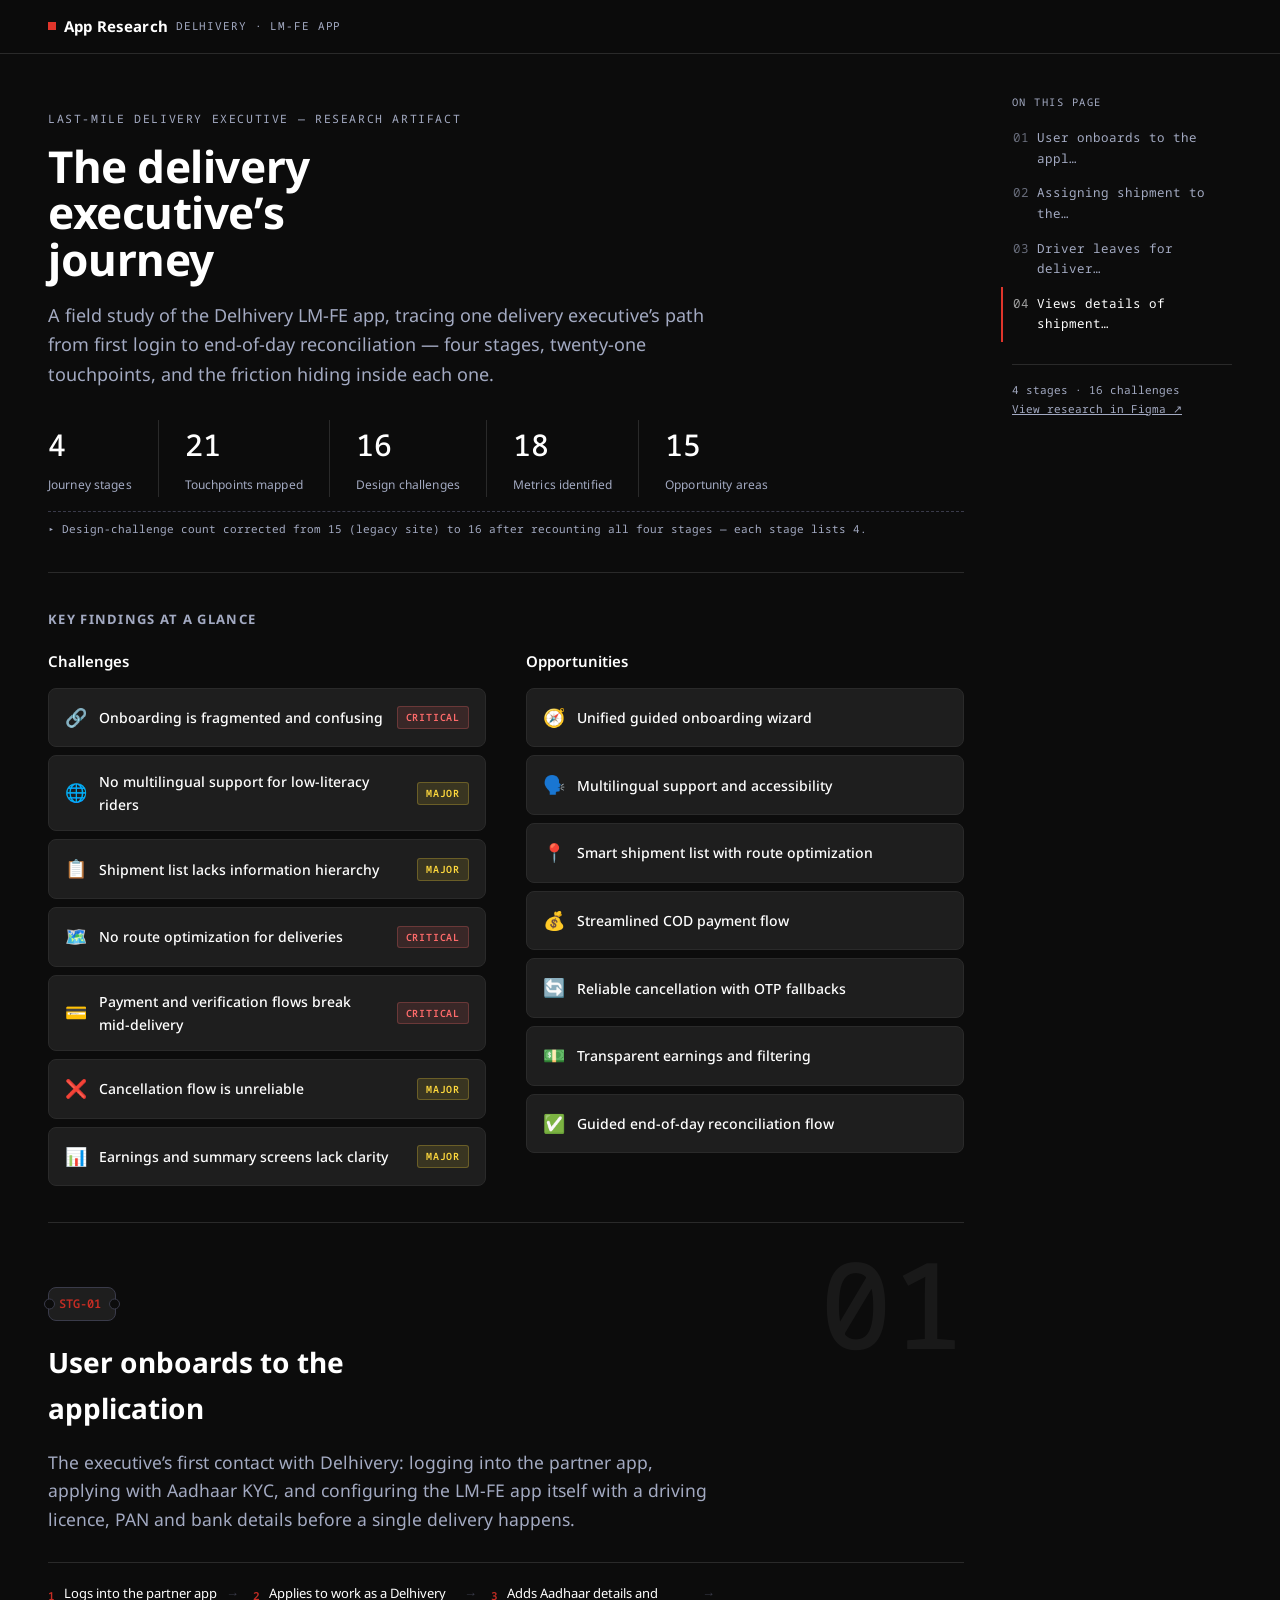
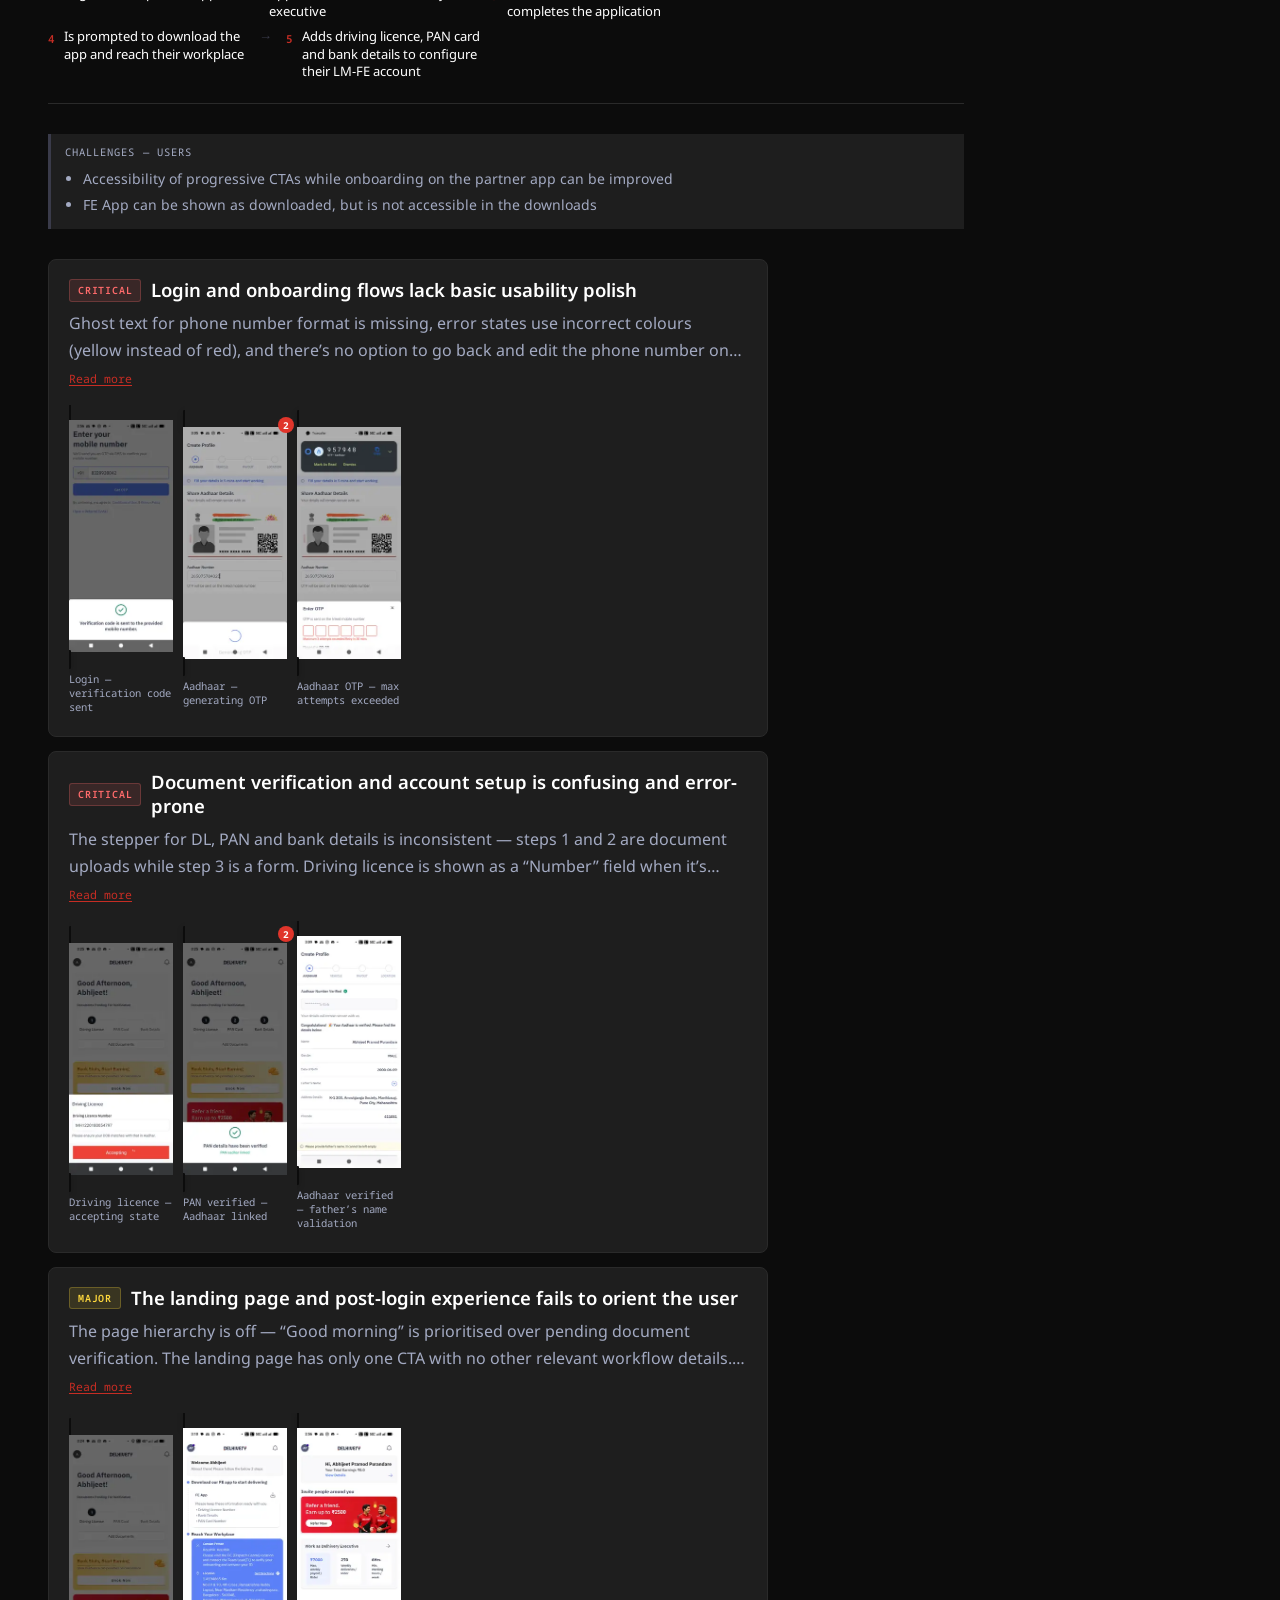
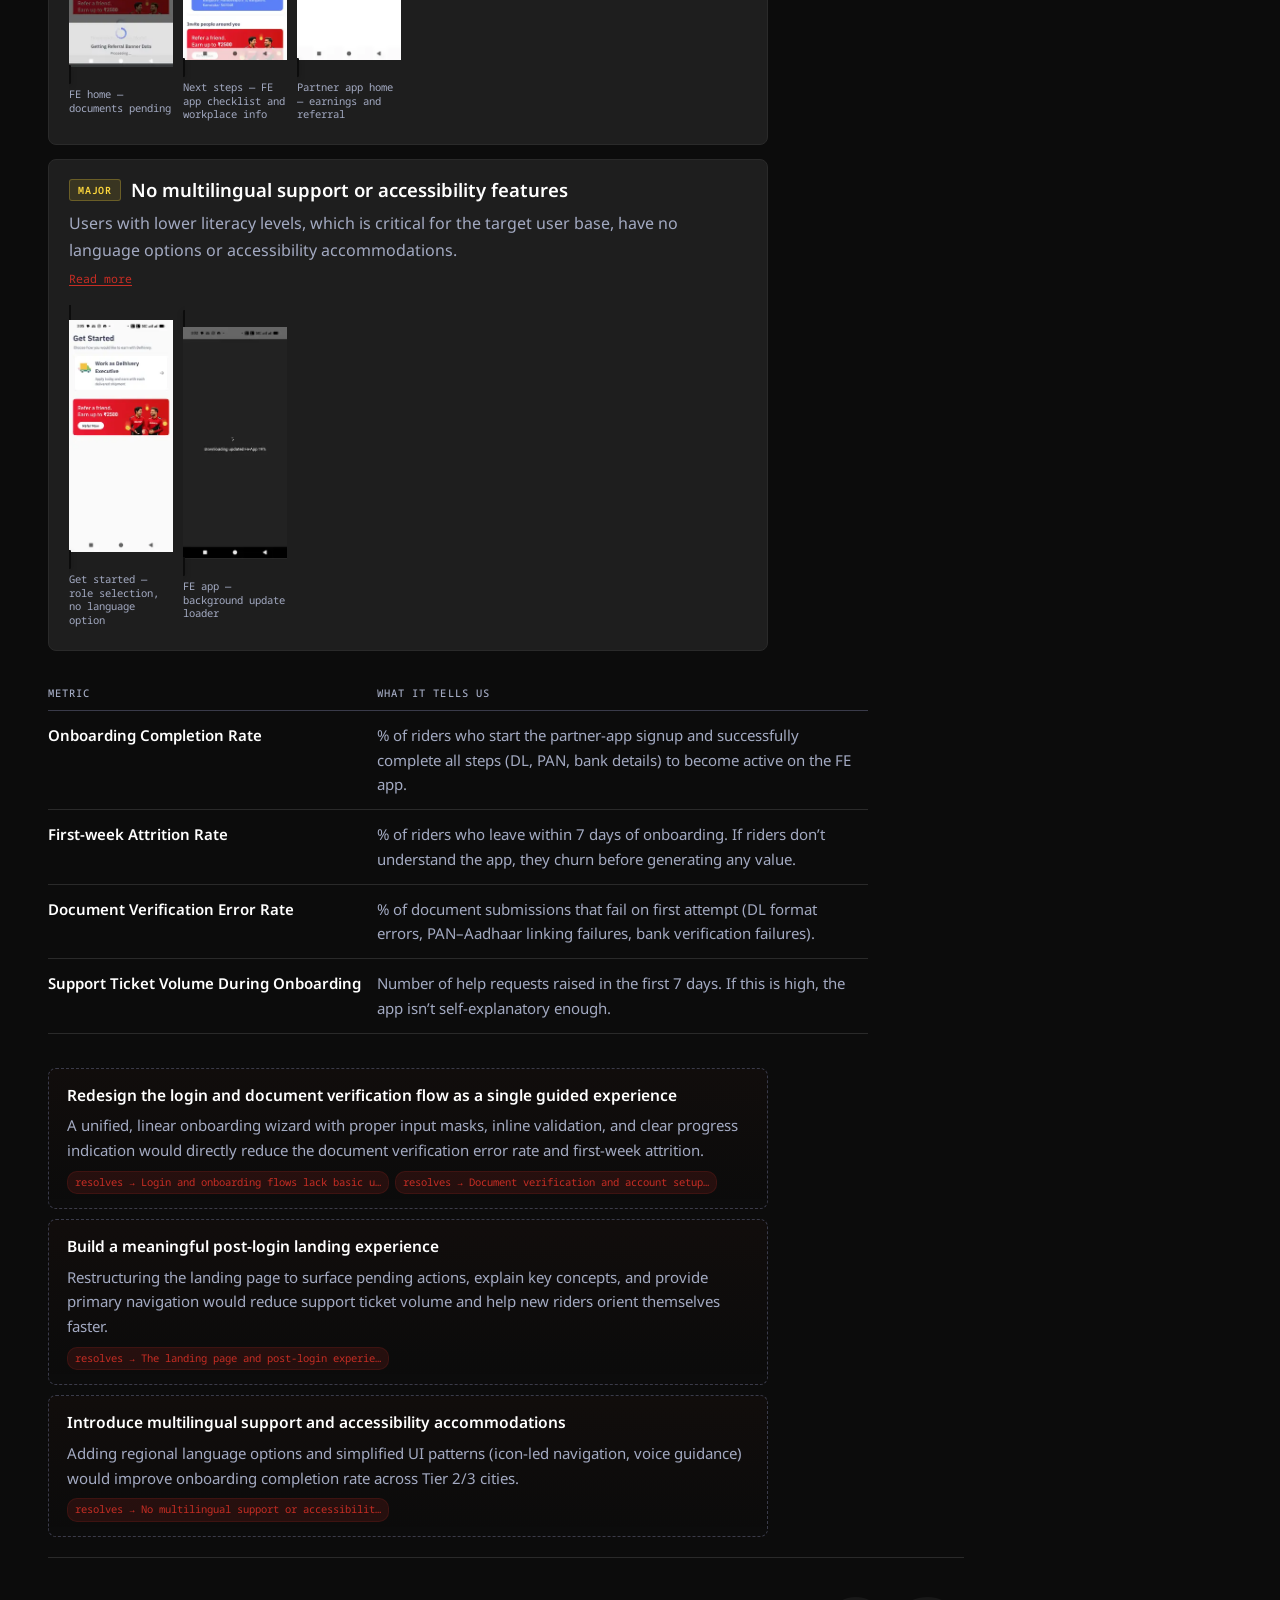
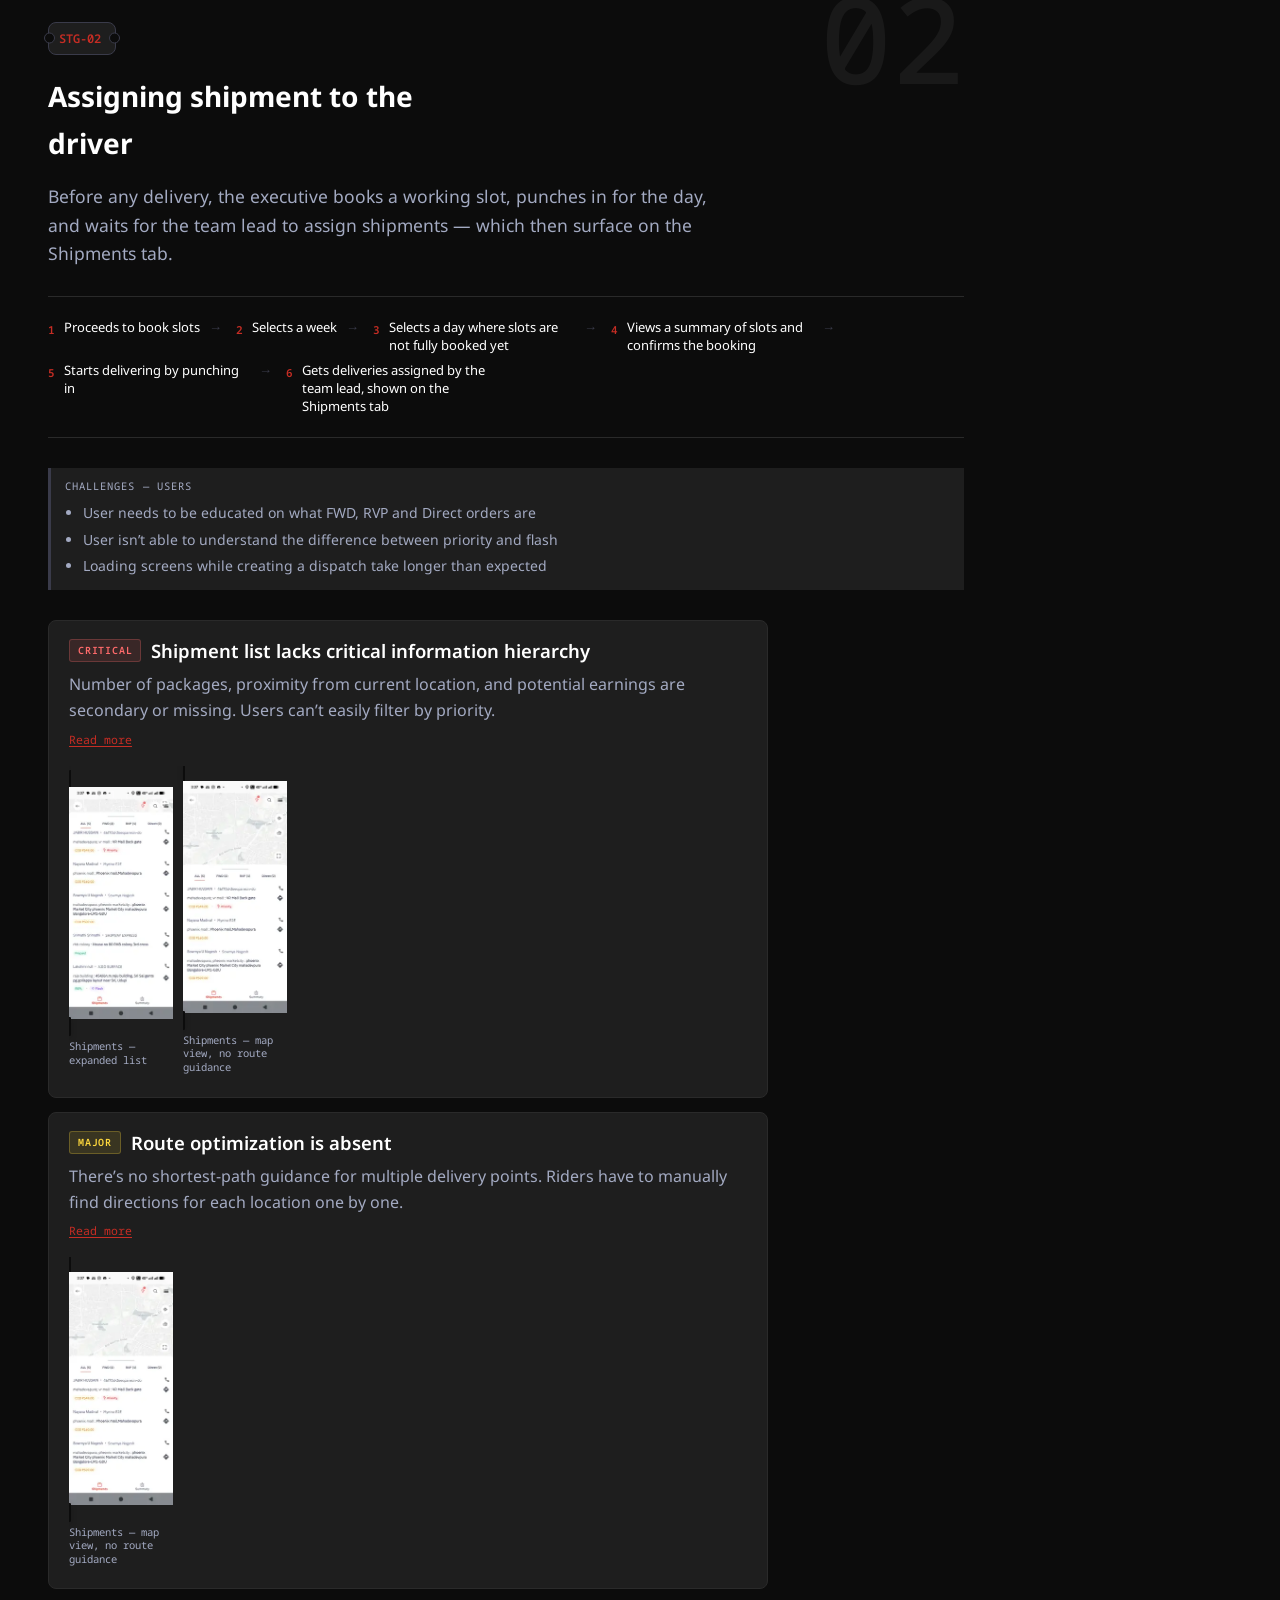
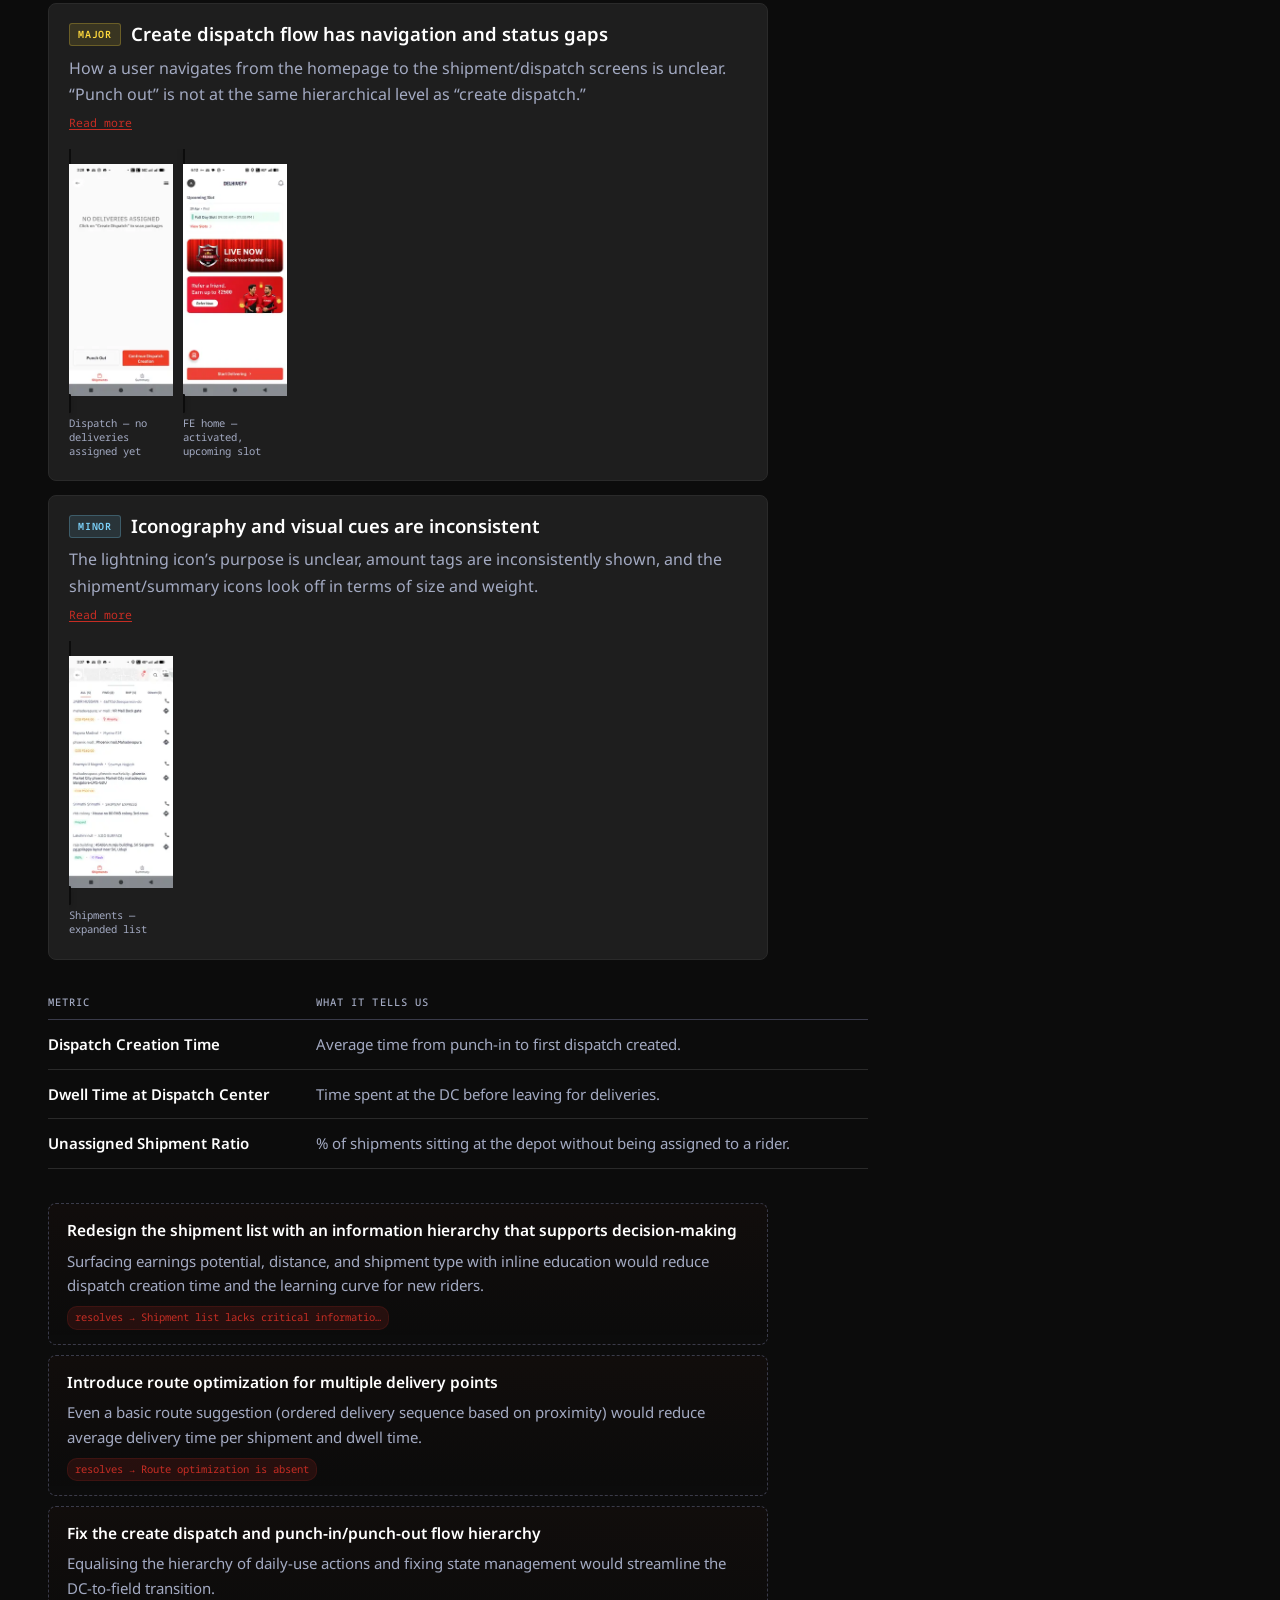
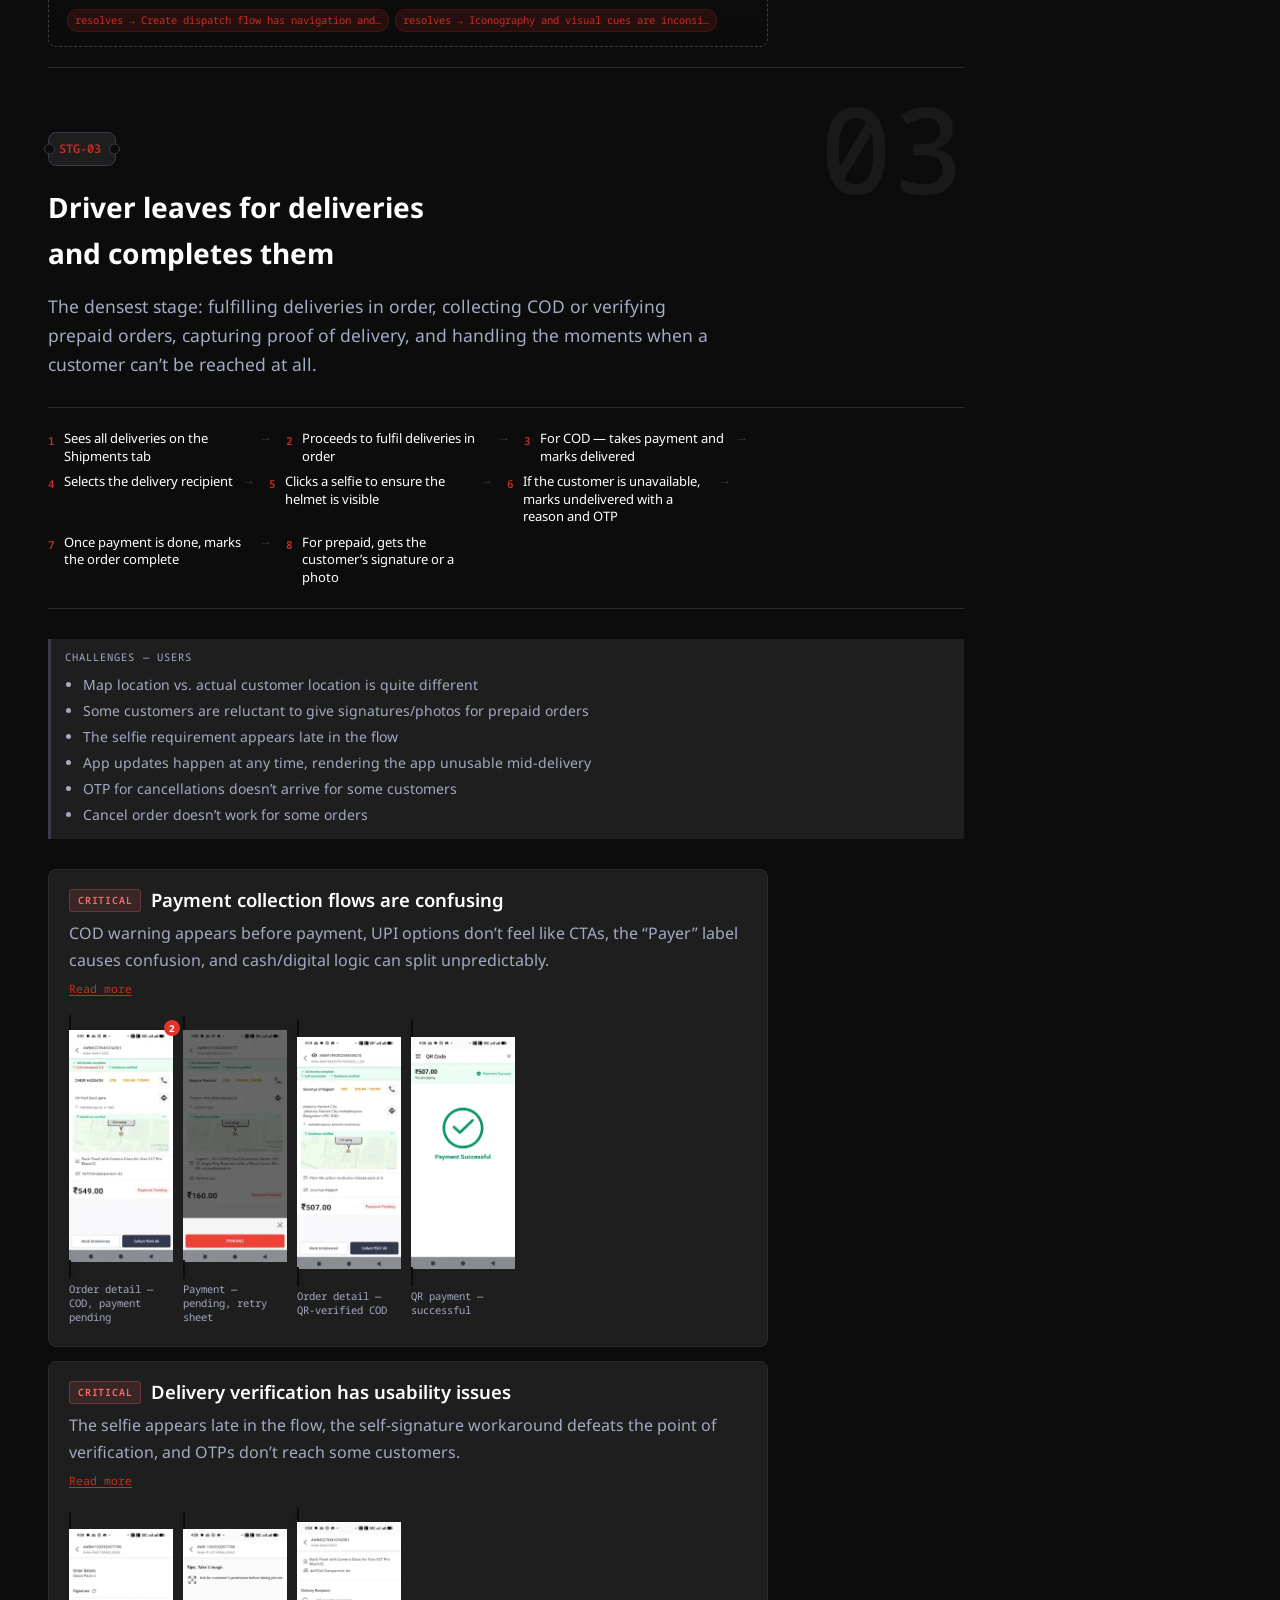
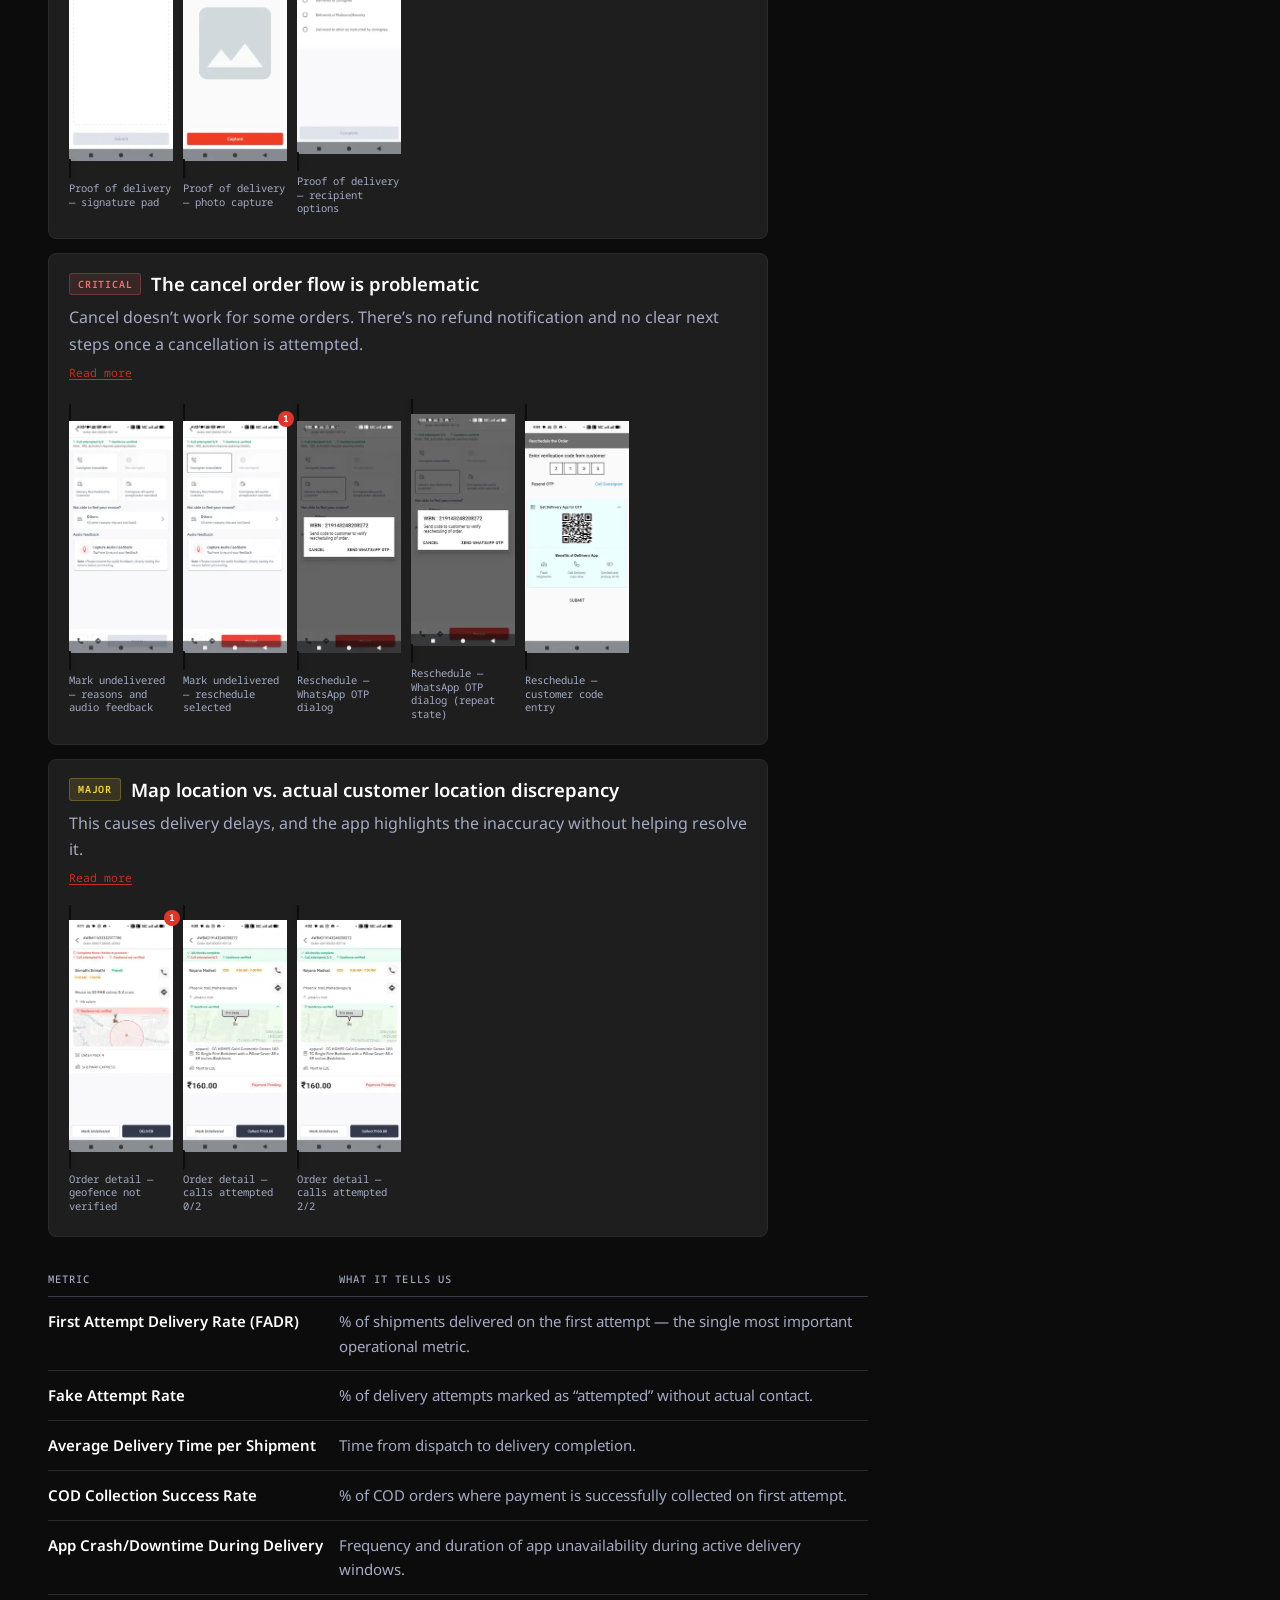
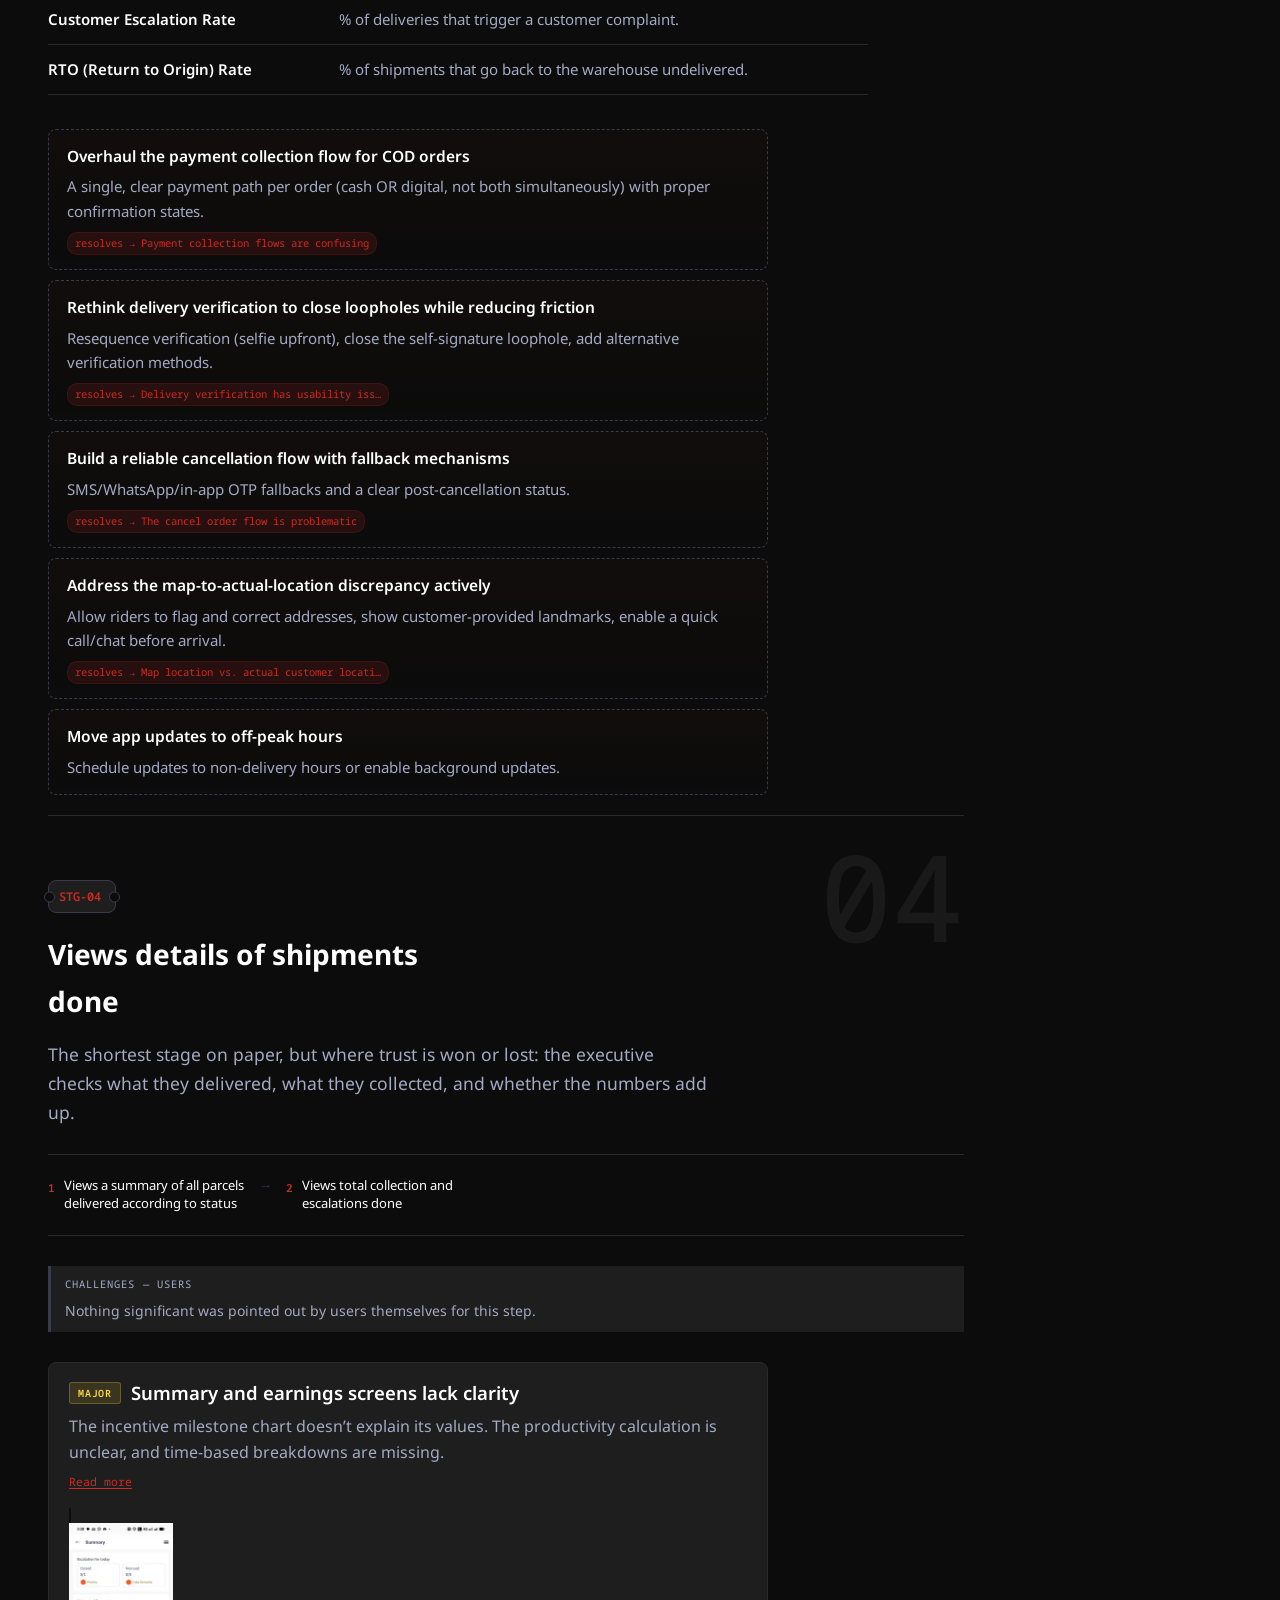
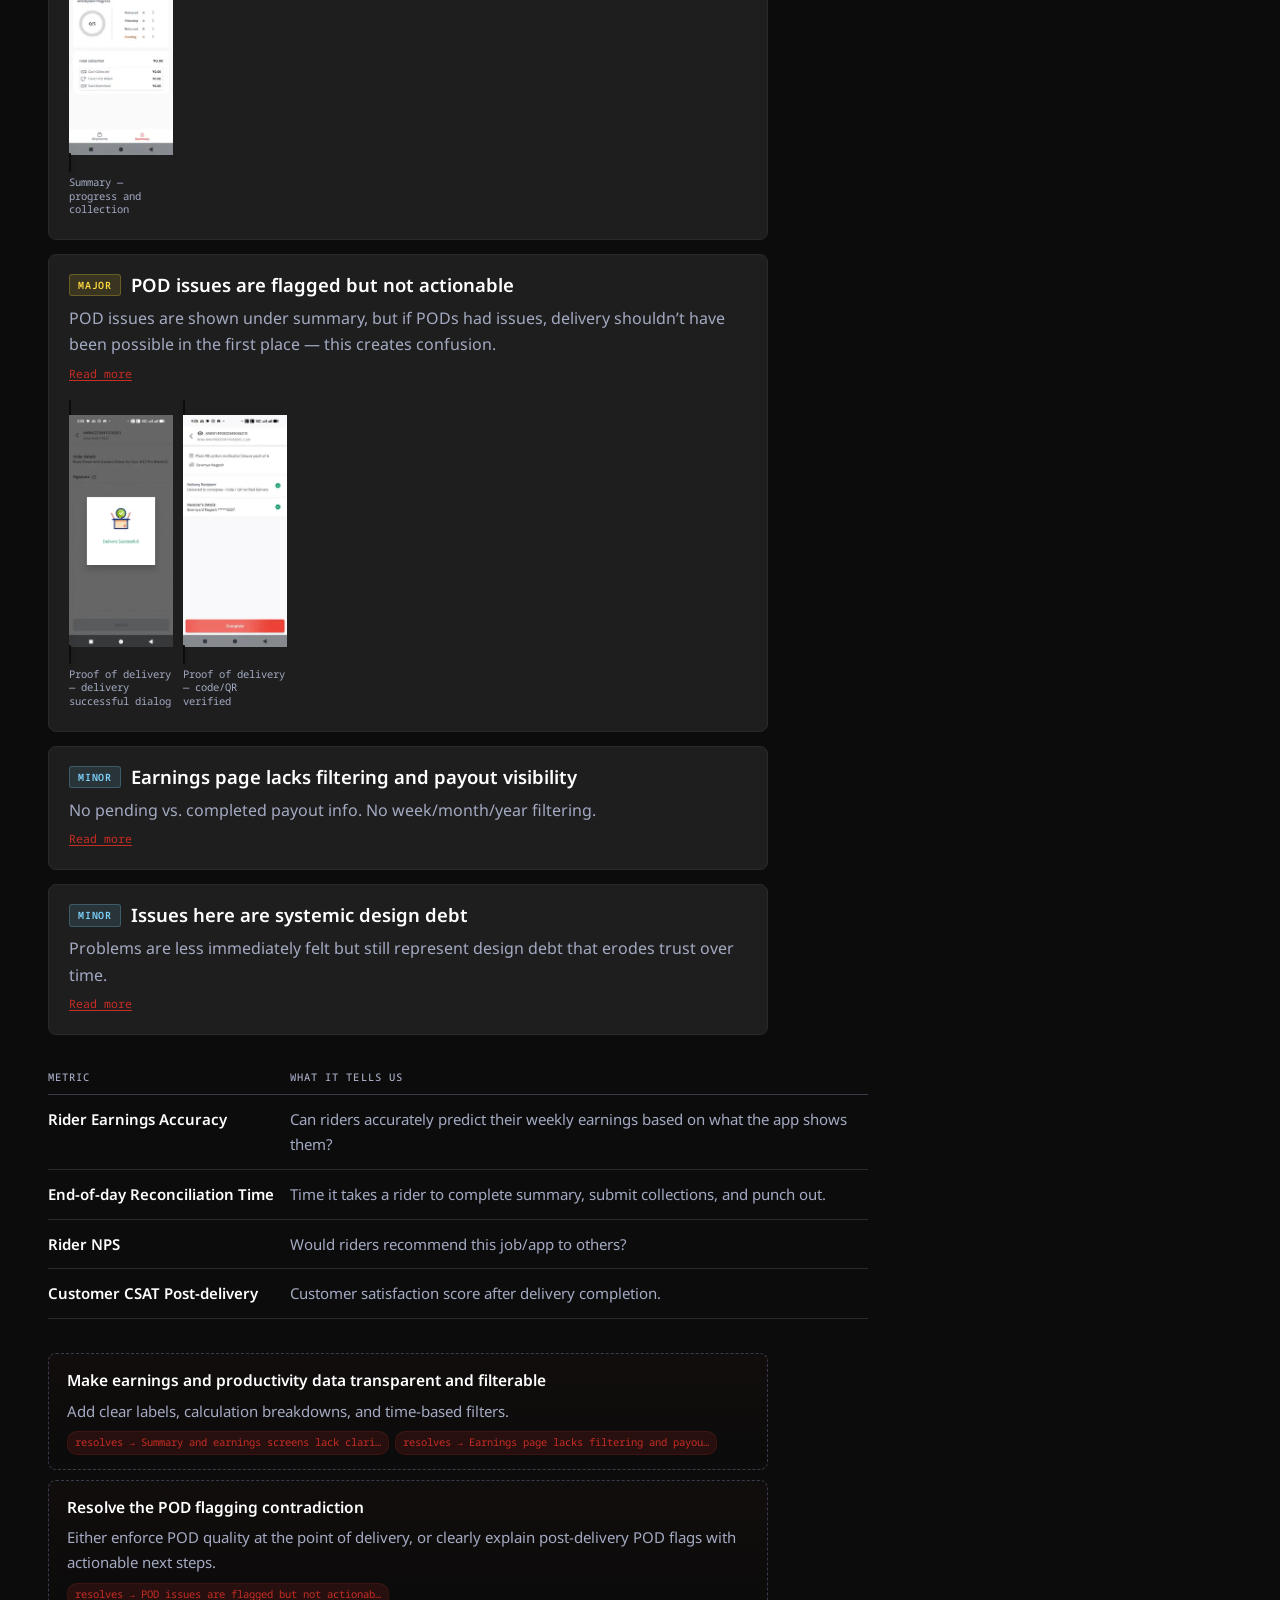
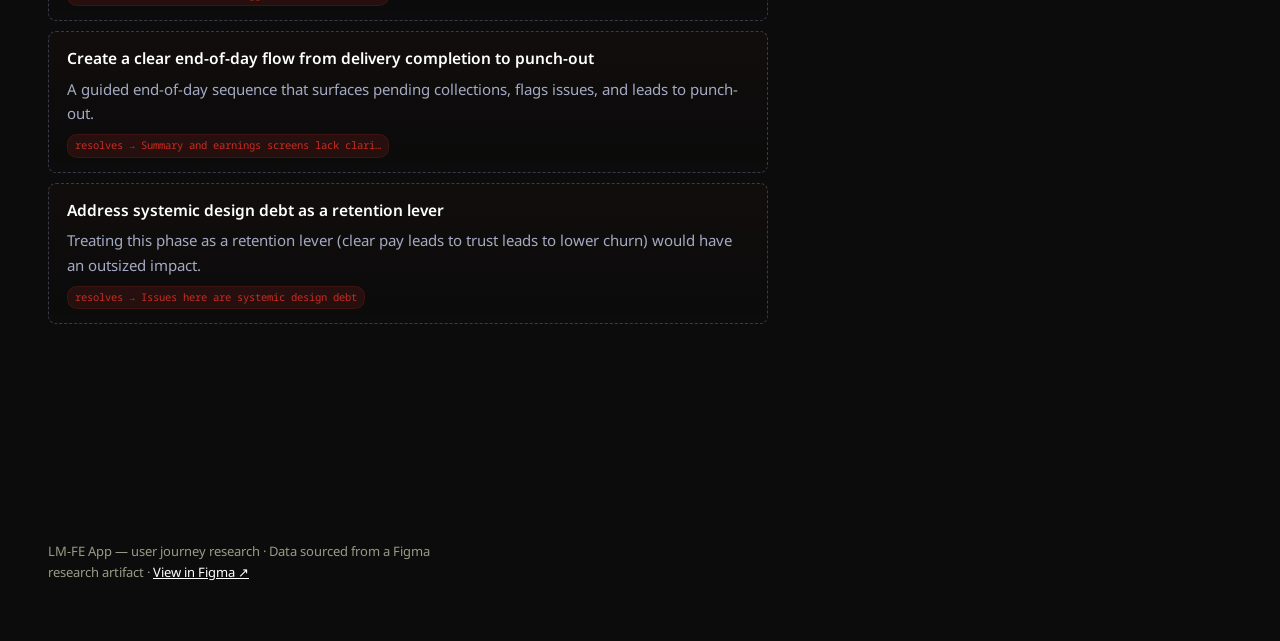
==== index.html @ 11a322c6 "Remove minimap cards, move TOC rail to right, switch to Noto Sans" ====
<!DOCTYPE html>
<html lang="en">
<head>
<meta charset="UTF-8">
<meta name="viewport" content="width=device-width, initial-scale=1.0">
<title>App Research \u2014 Delhivery user journey studies</title>
<meta name="description" content="Research artifacts documenting the Delhivery LM-FE and Hyperlocal rider app journeys: touchpoints, challenges, metrics and opportunities, with annotated screenshot evidence.">
<link rel="preconnect" href="https://fonts.googleapis.com">
<link rel="preconnect" href="https://fonts.gstatic.com" crossorigin>
<link href="https://fonts.googleapis.com/css2?family=Noto+Sans:wght@300;400;500;600;700;800;900&family=Noto+Sans+Mono:wght@400;500;600;700&display=swap" rel="stylesheet">
<link rel="stylesheet" href="assets/style.css?v=6">
</head>
<body>

<div id="progress"></div>

<nav class="topnav">
  <div class="topnav-inner">
    <div class="wordmark"><span class="tick"></span>App Research <small>DELHIVERY &#183; LM-FE APP</small></div>
  </div>
  <div class="toc-toggle" id="toc-toggle"></div>
</nav>

<div class="shell">
  <aside class="rail"><div class="rail-inner" id="rail"></div></aside>
  <main class="main" id="main"></main>
</div>

<footer class="site-footer" id="footer"></footer>

<div class="lightbox" id="lightbox" role="dialog" aria-modal="true" aria-label="Screenshot evidence viewer">
  <button class="lb-close" id="lb-close" aria-label="Close">&#10005;</button>
  <button class="lb-nav prev" id="lb-prev" aria-label="Previous screen">&#8249;</button>
  <div class="lb-stage" id="lb-stage"></div>
  <button class="lb-nav next" id="lb-next" aria-label="Next screen">&#8250;</button>
</div>

<script src="assets/data.js?v=6"></script>
<script src="assets/app.js?v=6"></script>
</body>
</html>
---- assets/style.css ----
/* ============================================================
   DESIGN TOKENS — Tarmac TDS Dark Theme
   Palette: Delhivery dark theme with brand red accent.
   Spacing: 4px base grid (sm=8, md=12, lg=16, xl=20, 2xl=24, 3xl=32).
   Font: Inter (TDS standard sans-serif) + IBM Plex Mono (data).
   ============================================================ */
:root{
  --paper: #0C0C0C;
  --paper-raised: #1E1E1E;
  --ink: #FFFFFF;
  --ink-soft: #A3AAC2;
  --hairline: #2A2A2A;
  --hairline-strong: #3A3B4A;
  --signal: #E0352B;
  --signal-deep: #C62D24;
  --signal-tint: rgba(224, 53, 43, 0.12);
  --board: #0C0C0C;
  --board-raised: #1E1E1E;
  --board-hair: #2A2A2A;
  --paper-on-board: #FFFFFF;

  --crit-fg: #FF6B6B; --crit-bg: rgba(255,107,107,0.12); --crit-bd: rgba(255,107,107,0.25);
  --maj-fg:  #FFD93D; --maj-bg:  rgba(255,217,61,0.12); --maj-bd:  rgba(255,217,61,0.25);
  --min-fg:  #7DD3FC; --min-bg:  rgba(125,211,252,0.12); --min-bd:  rgba(125,211,252,0.25);

  --display: 'Noto Sans', -apple-system, BlinkMacSystemFont, sans-serif;
  --body: 'Noto Sans', -apple-system, BlinkMacSystemFont, sans-serif;
  --mono: 'Noto Sans Mono', 'IBM Plex Mono', monospace;

  --measure: 66ch;
  --radius: 8px;
  --ease: cubic-bezier(.2,.7,.3,1);
}

*{box-sizing:border-box}
html{scroll-behavior:smooth}
@media (prefers-reduced-motion: reduce){ html{scroll-behavior:auto} *{animation-duration:.001ms !important; transition-duration:.001ms !important} }

body{
  margin:0; background:var(--paper); color:var(--ink);
  font-family:var(--body); font-size:17px; line-height:1.65;
  -webkit-font-smoothing:antialiased;
}
a{color:var(--signal-deep)}
a:focus-visible, button:focus-visible, [tabindex]:focus-visible{
  outline:2px solid var(--signal); outline-offset:2px;
}
::selection{ background:var(--signal); color:#fff; }

.eyebrow{
  font-family:var(--mono); font-size:11.5px; letter-spacing:.14em;
  text-transform:uppercase; color:var(--ink-soft);
}
.stat-note{
  font-family:var(--mono); font-size:11px; color:var(--ink-soft);
  border-top:1px dashed var(--hairline-strong); padding-top:8px; margin-top:14px;
}

/* ---------- progress + top nav ---------- */
#progress{
  position:fixed; top:0; left:0; height:2px; width:0%; background:var(--signal);
  z-index:200; transition:width .1s linear;
}
.topnav{
  position:sticky; top:0; z-index:100; background:rgba(12,12,12,.95);
  backdrop-filter:blur(6px); border-bottom:1px solid var(--hairline);
}
.topnav-inner{
  max-width:1240px; margin:0 auto; padding:14px 28px;
  display:flex; align-items:center; gap:22px;
}
.wordmark{
  font-family:var(--display); font-weight:700; font-size:15px; letter-spacing:.01em;
  display:flex; align-items:center; gap:8px; white-space:nowrap;
}
.wordmark .tick{ width:8px; height:8px; background:var(--signal); flex:none; }
.wordmark small{ font-family:var(--mono); font-weight:400; font-size:11px; color:var(--ink-soft); letter-spacing:.08em; }

.tabs{ display:flex; gap:2px; background:var(--hairline); border-radius:6px; padding:2px; margin-left:auto; }
.tab-btn{
  font-family:var(--mono); font-size:12px; letter-spacing:.03em; padding:7px 14px;
  border:0; background:transparent; color:var(--ink-soft); cursor:pointer; border-radius:5px;
  transition:background .15s var(--ease), color .15s var(--ease);
}
.tab-btn.active{ background:var(--paper-raised); color:var(--ink); box-shadow:0 1px 0 var(--hairline-strong) inset; }
.tab-btn:hover:not(.active){ color:var(--ink); }

.toc-toggle{ display:none; }

/* ---------- shell layout ---------- */
.shell{
  max-width:1240px; margin:0 auto; padding:0 28px;
  display:grid; grid-template-columns:minmax(0,1fr) 220px; gap:48px;
}
.rail{ padding-top:40px; order:2; }
.rail-inner{ position:sticky; top:76px; }
.rail-title{ font-family:var(--mono); font-size:10.5px; letter-spacing:.14em; color:var(--ink-soft); text-transform:uppercase; margin-bottom:10px; }
.rail-item{
  display:flex; align-items:baseline; gap:8px; padding:7px 0; text-decoration:none;
  color:var(--ink-soft); font-family:var(--mono); font-size:12.5px; border-left:2px solid transparent;
  padding-left:10px; margin-left:-11px; transition:border-color .15s var(--ease), color .15s var(--ease);
}
.rail-item .n{ opacity:.6; }
.rail-item.current{ color:var(--ink); border-left-color:var(--signal); }
.rail-item:hover{ color:var(--ink); }
.rail-meta{ margin-top:22px; padding-top:16px; border-top:1px solid var(--hairline); font-family:var(--mono); font-size:11px; color:var(--ink-soft); line-height:1.7; }
.rail-meta a{ color:var(--ink-soft); }

.main{ min-width:0; padding-bottom:120px; }

/* ---------- hero ---------- */
.hero{ padding:56px 0 34px; border-bottom:1px solid var(--hairline); }
.hero .eyebrow{ margin-bottom:14px; }
.hero h1{
  font-family:var(--display); font-weight:700; font-size:44px; line-height:1.06;
  letter-spacing:-.01em; margin:0 0 18px; max-width:16ch;
}
.hero-abstract{ max-width:var(--measure); font-size:18px; color:var(--ink-soft); margin:0 0 30px; }

.stat-strip{ display:flex; flex-wrap:wrap; gap:0; margin-bottom:8px; }
.stat{ padding:0 26px 0 0; margin-right:26px; border-right:1px solid var(--hairline); }
.stat:last-child{ border-right:0; }
.stat .num{ font-family:var(--mono); font-weight:500; font-size:30px; color:var(--ink); display:block; }
.stat .lbl{ font-size:12px; color:var(--ink-soft); font-family:var(--display); letter-spacing:.01em; }

/* journey minimap */
.minimap{ display:flex; gap:10px; margin-top:30px; }
.mini-stub{
  flex:1; background:var(--paper-raised); border:1px solid var(--hairline); border-radius:var(--radius);
  padding:12px 14px; text-decoration:none; color:var(--ink); position:relative; overflow:hidden;
  transition:transform .15s var(--ease), border-color .15s var(--ease);
}
.mini-stub:hover{ transform:translateY(-2px); border-color:var(--hairline-strong); }
.mini-stub::before{
  content:''; position:absolute; left:0; top:10%; bottom:10%; width:3px; background:var(--hairline-strong);
}
.mini-stub .code{ font-family:var(--mono); font-size:10.5px; color:var(--ink-soft); }
.mini-stub .t{ font-family:var(--display); font-size:13px; font-weight:600; margin-top:3px; line-height:1.25; }
.mini-stub .dot{
  display:inline-block; width:6px; height:6px; border-radius:50%; margin-right:5px; background:var(--signal);
}

/* ---------- executive summary ---------- */
.exec{ padding:36px 0; border-bottom:1px solid var(--hairline); }
.exec h2{ font-family:var(--display); font-size:13px; letter-spacing:.1em; text-transform:uppercase; color:var(--ink-soft); margin:0 0 18px; }
.exec-grid{ display:grid; grid-template-columns:1fr 1fr; gap:40px; }
.exec-col-title{ font-family:var(--display); font-weight:600; font-size:15px; margin:0 0 14px; }
.exec-cards{ display:flex; flex-direction:column; gap:8px; }
.exec-card{ display:flex; align-items:center; gap:12px; padding:14px 16px; border-radius:var(--radius); border:1px solid var(--hairline); background:var(--paper-raised); transition:border-color .15s var(--ease), transform .15s var(--ease); cursor:default; }
.exec-card:hover{ border-color:var(--hairline-strong); transform:translateY(-1px); }
.exec-card-icon{ font-size:18px; flex-shrink:0; }
.exec-card-title{ font-size:14px; font-weight:500; color:var(--ink); flex:1; }
.exec-card .sev{ flex-shrink:0; }
.exec-list{ list-style:none; margin:0; padding:0; }
.exec-list li{ display:flex; gap:10px; padding:9px 0; border-top:1px solid var(--hairline); font-size:15.5px; }
.exec-list li:first-child{ border-top:0; }
.exec-list .ico{ flex:none; }

/* ---------- stage sections ---------- */
.stage{ position:relative; padding:64px 0 20px; border-bottom:1px solid var(--hairline); }
.stage:last-of-type{ border-bottom:0; }
.ghost-num{
  position:absolute; top:20px; right:0; font-family:var(--mono); font-weight:500;
  font-size:120px; color:var(--ink); opacity:.05; line-height:1; user-select:none; pointer-events:none;
}
.stage-stub{
  display:inline-flex; align-items:center; gap:10px; background:var(--paper-raised);
  border:1px solid var(--hairline-strong); border-radius:var(--radius); padding:6px 14px 6px 10px;
  margin-bottom:18px; position:relative;
}
.stage-stub::before, .stage-stub::after{
  content:''; position:absolute; width:9px; height:9px; background:var(--paper);
  border:1px solid var(--hairline-strong); border-radius:50%; top:50%; transform:translateY(-50%);
}
.stage-stub::before{ left:-5px; } .stage-stub::after{ right:-5px; }
.stage-stub .code{ font-family:var(--mono); font-size:12px; color:var(--signal-deep); font-weight:600; }
.stage h2{ font-family:var(--display); font-weight:700; font-size:28px; margin:0 0 16px; max-width:26ch; }
.stage-narrative{ max-width:var(--measure); font-size:17.5px; color:var(--ink-soft); margin:0 0 28px; }

.stepper{ display:flex; flex-wrap:wrap; gap:0; margin:0 0 30px; padding:18px 0; border-top:1px solid var(--hairline); border-bottom:1px solid var(--hairline); }
.step{ display:flex; align-items:flex-start; gap:9px; padding:4px 18px 4px 0; margin-right:18px; position:relative; max-width:220px; }
.step:not(:last-child)::after{ content:'\2192'; position:absolute; right:-4px; top:2px; color:var(--hairline-strong); font-size:13px; }
.step .idx{ font-family:var(--mono); font-size:11px; color:var(--signal-deep); font-weight:600; flex:none; padding-top:2px; }
.step .txt{ font-family:var(--display); font-size:13px; line-height:1.35; }

.user-note{
  font-family:var(--display); font-size:14px; color:var(--ink-soft); font-style:normal;
  background:var(--paper-raised); border-left:3px solid var(--hairline-strong); padding:10px 14px; margin:0 0 30px;
}
.user-note ul{ margin:6px 0 0; padding-left:18px; }
.user-note li{ margin:3px 0; }
.user-note .lbl{ font-family:var(--mono); font-size:10.5px; letter-spacing:.1em; text-transform:uppercase; color:var(--ink-soft); display:block; margin-bottom:6px; }

/* challenge cards */
.challenges{ display:flex; flex-direction:column; gap:14px; margin-bottom:34px; }
.chal-card{
  max-width:720px; background:var(--paper-raised); border:1px solid var(--hairline);
  border-radius:var(--radius); padding:18px 20px; scroll-margin-top:80px;
}
.chal-head{ display:flex; align-items:center; gap:10px; margin-bottom:8px; }
.sev{
  font-family:var(--mono); font-size:10px; letter-spacing:.08em; text-transform:uppercase;
  padding:2px 8px; border-radius:3px; font-weight:600; flex:none;
}
.sev.critical{ color:var(--crit-fg); background:var(--crit-bg); border:1px solid var(--crit-bd); }
.sev.major{ color:var(--maj-fg); background:var(--maj-bg); border:1px solid var(--maj-bd); }
.sev.minor{ color:var(--min-fg); background:var(--min-bg); border:1px solid var(--min-bd); }
.sevdot{ flex:none; width:9px; height:9px; border-radius:50%; margin-top:6px; }
.sevdot.critical{ background:var(--crit-fg); }
.sevdot.major{ background:var(--maj-fg); }
.sevdot.minor{ background:var(--min-fg); }
.chal-card h3{ font-family:var(--display); font-weight:600; font-size:18.5px; margin:0; line-height:1.3; }
.chal-body{ margin:0; color:var(--ink-soft); font-size:16px; }
.chal-body.clamp{ display:-webkit-box; -webkit-line-clamp:2; -webkit-box-orient:vertical; overflow:hidden; }
.chal-more{
  font-family:var(--mono); font-size:11.5px; background:none; border:0; color:var(--signal-deep);
  cursor:pointer; padding:8px 0 0; text-decoration:underline; text-underline-offset:2px;
}

/* evidence rail */
.ev-rail{ display:flex; gap:10px; margin-top:14px; overflow-x:auto; padding-bottom:4px; scroll-snap-type:x proximity; }
.ev-thumb{
  flex:none; width:104px; scroll-snap-align:start; cursor:pointer; background:transparent; border:0; padding:0;
  text-align:left;
}
.ev-thumb .frame{
  width:104px; border-radius:8px; border:2px solid var(--board); background:var(--board);
  overflow:hidden; position:relative; box-shadow:0 2px 6px rgba(0,0,0,.18);
  transition:transform .15s var(--ease), box-shadow .15s var(--ease);
}
.ev-thumb:hover .frame{ transform:translateY(-3px); box-shadow:0 6px 14px rgba(0,0,0,.24); }
.ev-thumb img{ width:100%; height:auto; object-fit:contain; display:block; }
.ev-thumb .pincount{
  position:absolute; top:5px; right:5px; background:var(--signal); color:#fff; font-family:var(--mono);
  font-size:9.5px; font-weight:700; width:16px; height:16px; border-radius:50%; display:flex;
  align-items:center; justify-content:center;
}
.ev-thumb .cap{ font-size:10.5px; font-family:var(--mono); color:var(--ink-soft); margin-top:6px; line-height:1.3; display:block; }

/* metrics table */
.metrics-table{ width:100%; max-width:820px; border-collapse:collapse; margin-bottom:34px; font-size:15px; }
.metrics-table th{
  text-align:left; font-family:var(--mono); font-size:10.5px; letter-spacing:.1em; text-transform:uppercase;
  color:var(--ink-soft); font-weight:500; padding:0 16px 8px 0; border-bottom:1px solid var(--hairline-strong);
}
.metrics-table td{ padding:12px 16px 12px 0; border-bottom:1px solid var(--hairline); vertical-align:top; }
.metrics-table td:first-child{ font-family:var(--display); font-weight:600; white-space:nowrap; }
.metrics-table td:last-child{ color:var(--ink-soft); }

/* opportunities */
.opps{ display:flex; flex-direction:column; gap:10px; }
.opp-card{
  max-width:720px; border:1px dashed var(--hairline-strong); border-radius:var(--radius);
  padding:14px 18px; background:linear-gradient(180deg, rgba(193,68,30,.03), transparent);
}
.opp-card h4{ font-family:var(--display); font-size:15.5px; font-weight:600; margin:0 0 5px; }
.opp-card p{ margin:0; color:var(--ink-soft); font-size:15px; }
.opp-links{ margin-top:8px; display:flex; flex-wrap:wrap; gap:6px; }
.opp-links a{
  font-family:var(--mono); font-size:10.5px; color:var(--signal-deep); text-decoration:none;
  border:1px solid var(--signal-tint); background:var(--signal-tint); padding:2px 7px; border-radius:10px;
}
.opp-links a:hover{ text-decoration:underline; }

/* pending-content notice (hyperlocal) */
.pending-note{
  font-family:var(--mono); font-size:12.5px; color:var(--ink-soft); background:var(--paper-raised);
  border:1px dashed var(--hairline-strong); border-radius:var(--radius); padding:12px 16px; margin:18px 0 30px;
  max-width:var(--measure);
}
.hl-stage-row{
  display:flex; align-items:center; gap:16px; padding:16px 0; border-top:1px solid var(--hairline);
}
.hl-stage-row:first-child{ border-top:0; }
.hl-stage-row .code{ font-family:var(--mono); font-size:12px; color:var(--signal-deep); font-weight:600; flex:none; width:64px; }
.hl-stage-row .t{ font-family:var(--display); font-weight:600; font-size:15.5px; flex:1; }
.hl-stage-row .counts{ display:flex; gap:14px; font-family:var(--mono); font-size:11px; color:var(--ink-soft); }
.hl-stage-row .counts b{ color:var(--ink); }

/* ---------- footer ---------- */
.site-footer{
  background:var(--board); color:var(--paper-on-board); padding:44px 0; margin-top:20px;
}
.site-footer .shell{ display:block; }
.site-footer p{ font-size:13px; color:#9a9a86; max-width:60ch; }
.site-footer a{ color:var(--paper-on-board); }

/* ---------- lightbox ---------- */
.lightbox{
  position:fixed; inset:0; background:rgba(15,16,10,.94); z-index:300; display:none;
  align-items:stretch; justify-content:center;
}
.lightbox.open{ display:flex; }
.lb-stage{ display:flex; width:100%; max-width:1180px; margin:auto; padding:30px; gap:28px; align-items:center; }
.lb-frame{ position:relative; flex:none; }
.lb-frame img{
  max-height:82vh; max-width:min(420px, 42vw); border-radius:14px; border:3px solid #000;
  box-shadow:0 20px 60px rgba(0,0,0,.5); display:block;
}
.lb-pin{
  position:absolute; width:26px; height:26px; margin:-13px 0 0 -13px; border-radius:50%;
  background:var(--signal); color:#fff; font-family:var(--mono); font-weight:700; font-size:12px;
  display:flex; align-items:center; justify-content:center; border:2px solid #fff;
  box-shadow:0 2px 8px rgba(0,0,0,.4); cursor:pointer;
}
.lb-pin.active{ background:#fff; color:var(--signal); }
.lb-side{ flex:1; max-width:420px; color:var(--paper-on-board); }
.lb-cap{ font-family:var(--mono); font-size:12px; color:#9a9a86; margin-bottom:14px; }
.lb-notes{ list-style:none; margin:0; padding:0; }
.lb-note{
  display:flex; gap:10px; padding:12px; border-radius:8px; cursor:pointer; margin-bottom:6px;
  border:1px solid transparent; transition:background .15s var(--ease);
}
.lb-note:hover, .lb-note.active{ background:rgba(255,255,255,.06); border-color:var(--board-hair); }
.lb-note .num{
  flex:none; width:22px; height:22px; border-radius:50%; background:var(--signal); color:#fff;
  font-family:var(--mono); font-size:11px; font-weight:700; display:flex; align-items:center; justify-content:center;
}
.lb-note p{ margin:0; font-family:var(--body); font-size:15px; line-height:1.5; }
.lb-empty{ font-family:var(--display); color:#9a9a86; font-size:14px; }
.lb-close, .lb-nav{
  position:absolute; background:rgba(255,255,255,.08); border:1px solid rgba(255,255,255,.18); color:#fff;
  border-radius:50%; width:42px; height:42px; cursor:pointer; font-size:18px; display:flex;
  align-items:center; justify-content:center; transition:background .15s var(--ease);
}
.lb-close:hover, .lb-nav:hover{ background:rgba(255,255,255,.18); }
.lb-close{ top:20px; right:20px; }
.lb-nav.prev{ left:20px; top:50%; transform:translateY(-50%); }
.lb-nav.next{ right:20px; top:50%; transform:translateY(-50%); }

/* ---------- responsive ---------- */
@media (max-width: 1000px){
  .shell{ grid-template-columns:1fr; }
  .rail{ display:none; }
  .toc-toggle{
    display:flex; gap:6px; overflow-x:auto; padding:10px 16px; border-bottom:1px solid var(--hairline);
    background:var(--paper-raised);
  }
  .toc-toggle a{
    font-family:var(--mono); font-size:11px; white-space:nowrap; text-decoration:none; color:var(--ink-soft);
    border:1px solid var(--hairline-strong); padding:5px 10px; border-radius:12px;
  }
  .toc-toggle a.current{ background:var(--signal); border-color:var(--signal); color:#fff; }
}
@media (max-width: 760px){
  .topnav-inner{ flex-wrap:wrap; gap:10px; padding:12px 16px; }
  .wordmark small{ display:none; }
  .tabs{ margin-left:0; width:100%; }
  .tab-btn{ flex:1; text-align:center; }
  .hero h1{ font-size:32px; }
  .exec-grid{ grid-template-columns:1fr; gap:24px; }
  .minimap{ flex-wrap:wrap; }
  .mini-stub{ flex:1 1 45%; }
  .lb-stage{ flex-direction:column; padding:20px; overflow-y:auto; }
  .lb-frame img{ max-width:82vw; max-height:50vh; }
  .lb-side{ max-width:none; }
  .ghost-num{ font-size:70px; }
}

/* ---------- print ---------- */
@media print{
  .topnav, .rail, .toc-toggle, .lightbox, #progress{ display:none !important; }
  .shell{ grid-template-columns:1fr; }
  .stage{ break-inside:avoid-page; }
  .chal-card{ break-inside:avoid; }
  body{ background:#fff; }
  .ev-rail{ overflow:visible; flex-wrap:wrap; }
}
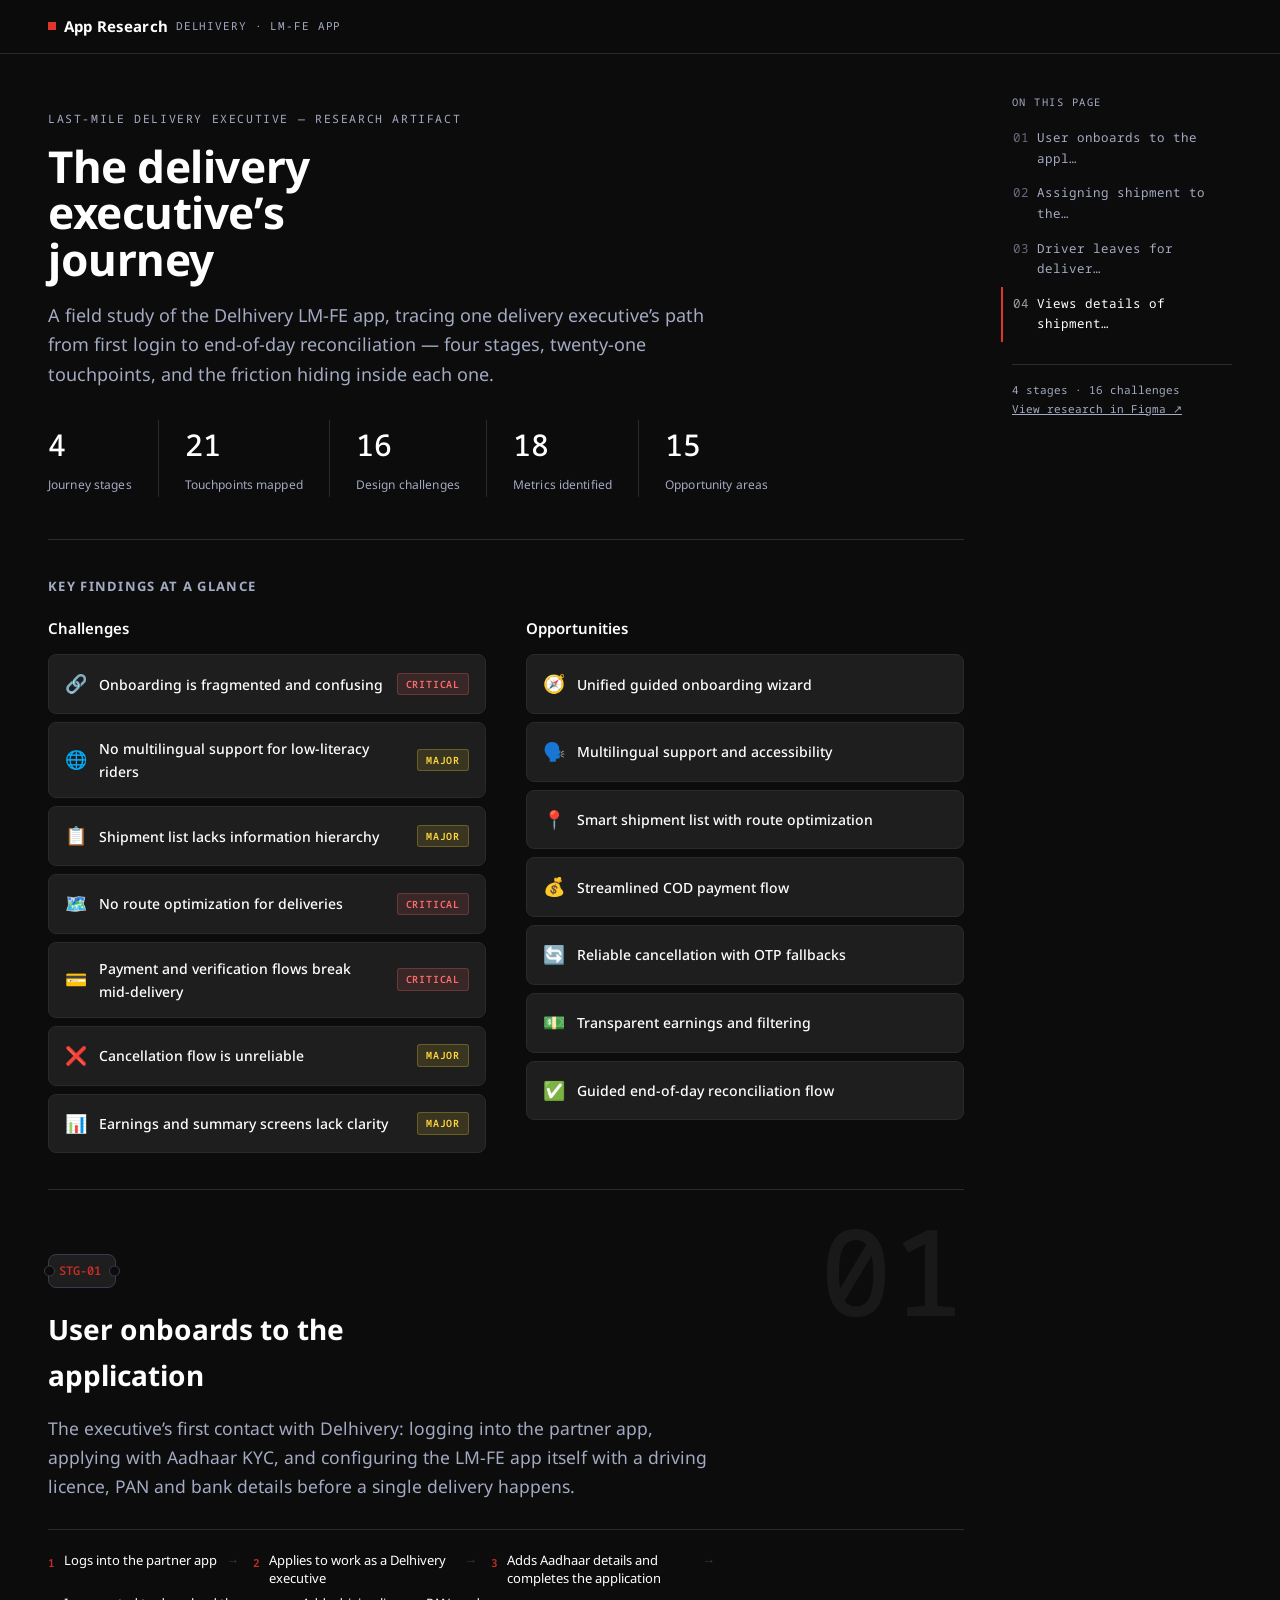
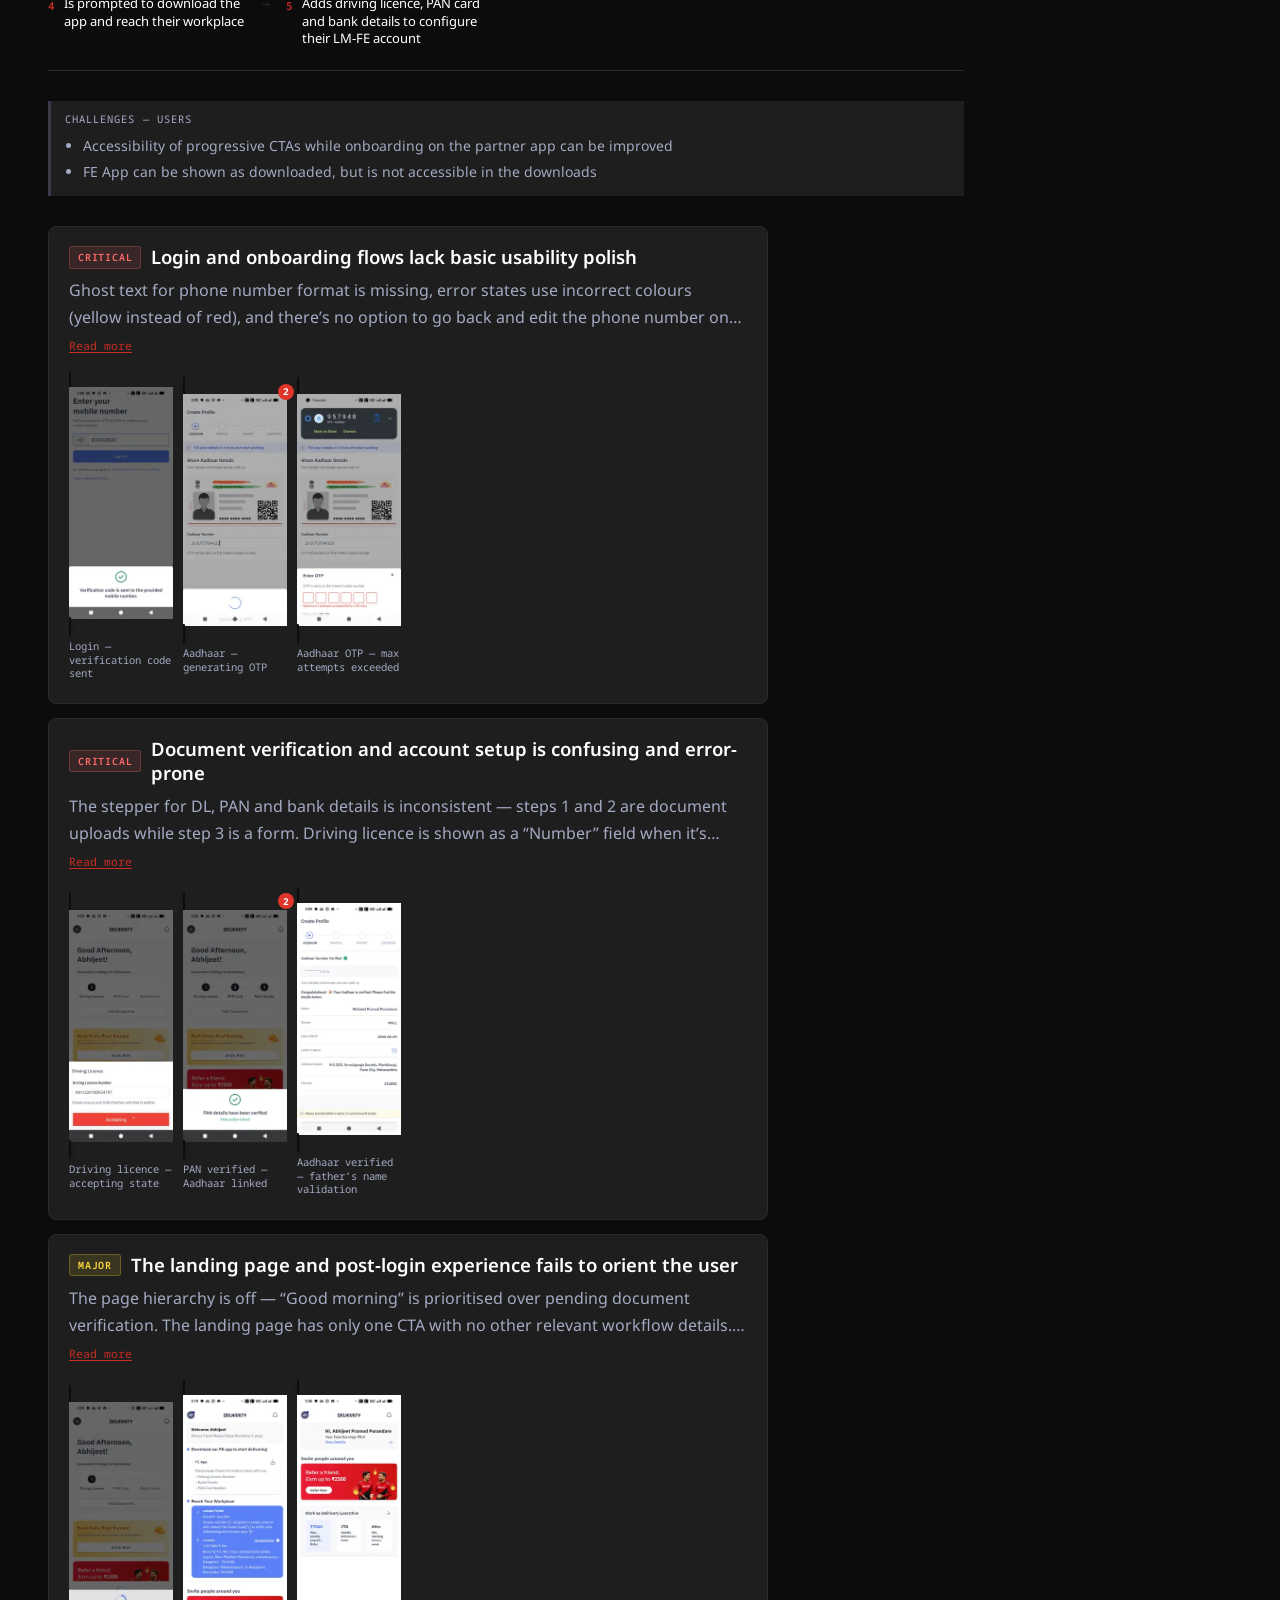
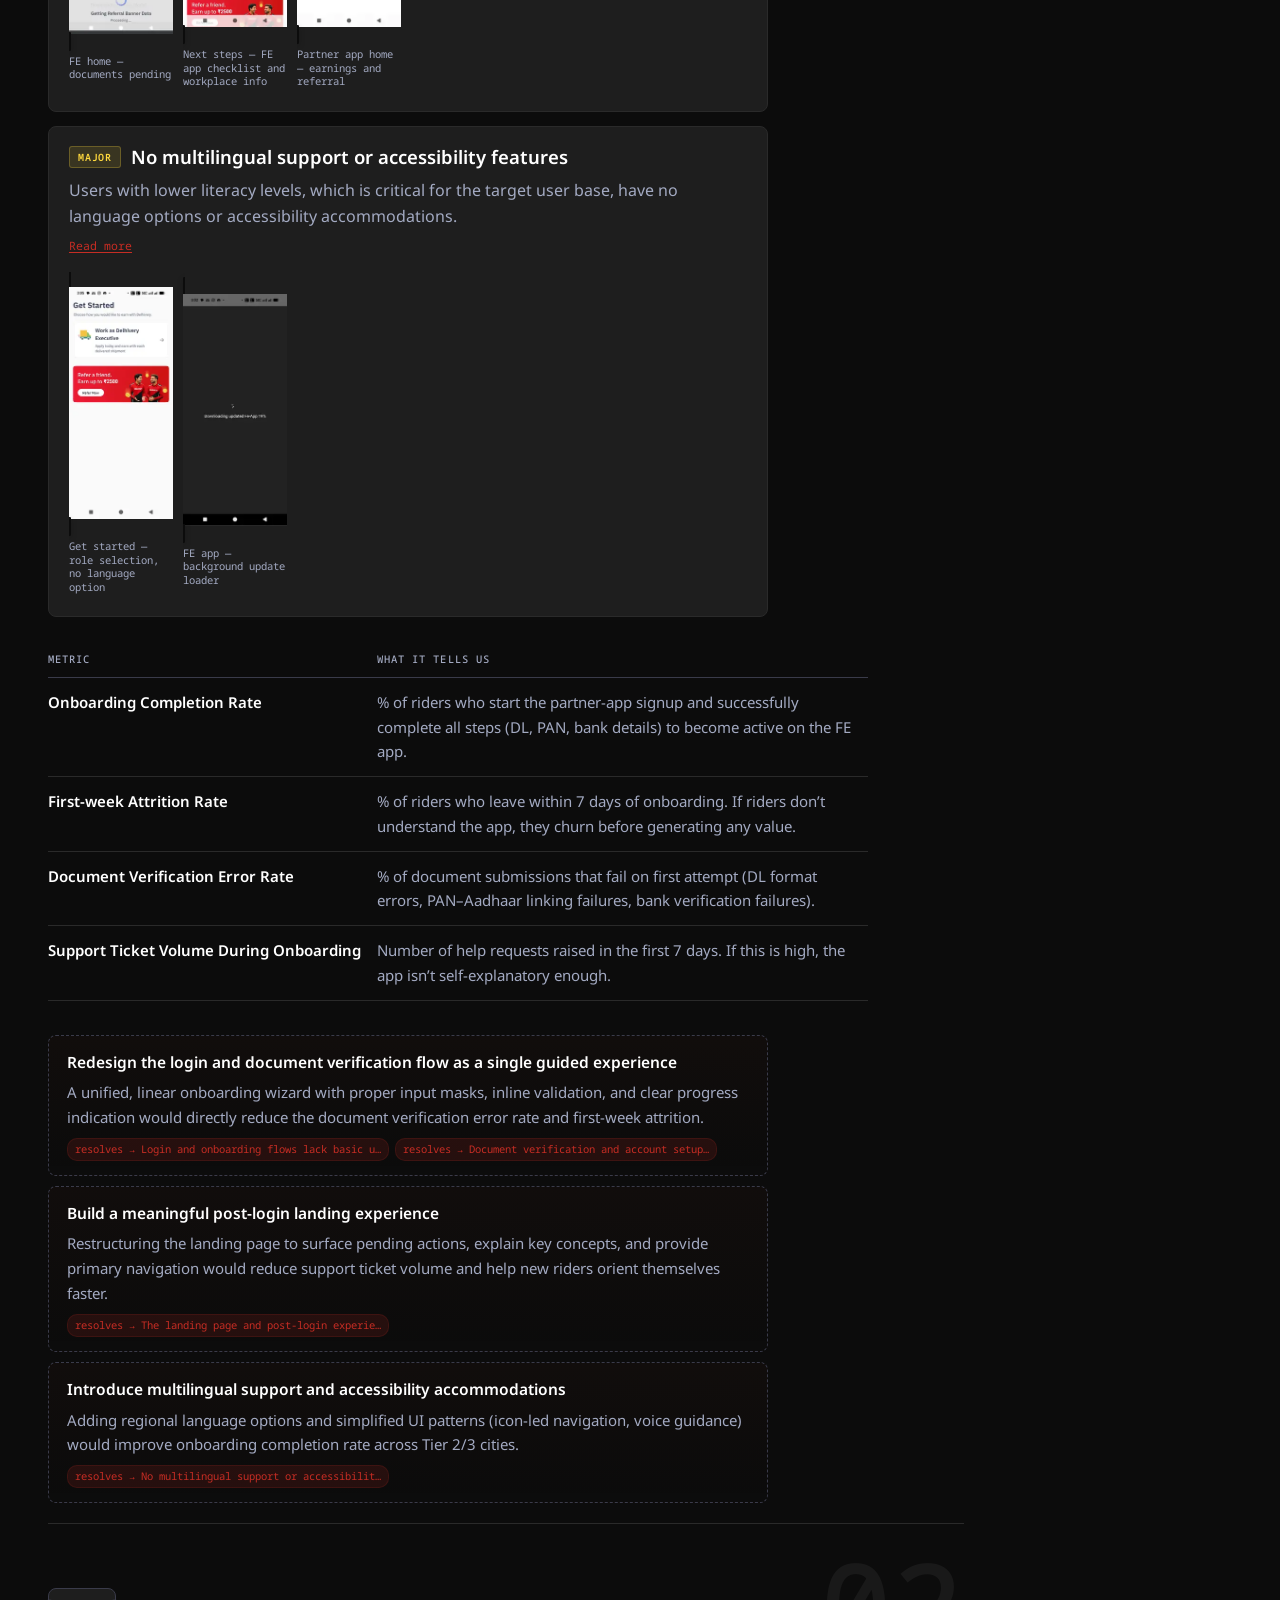
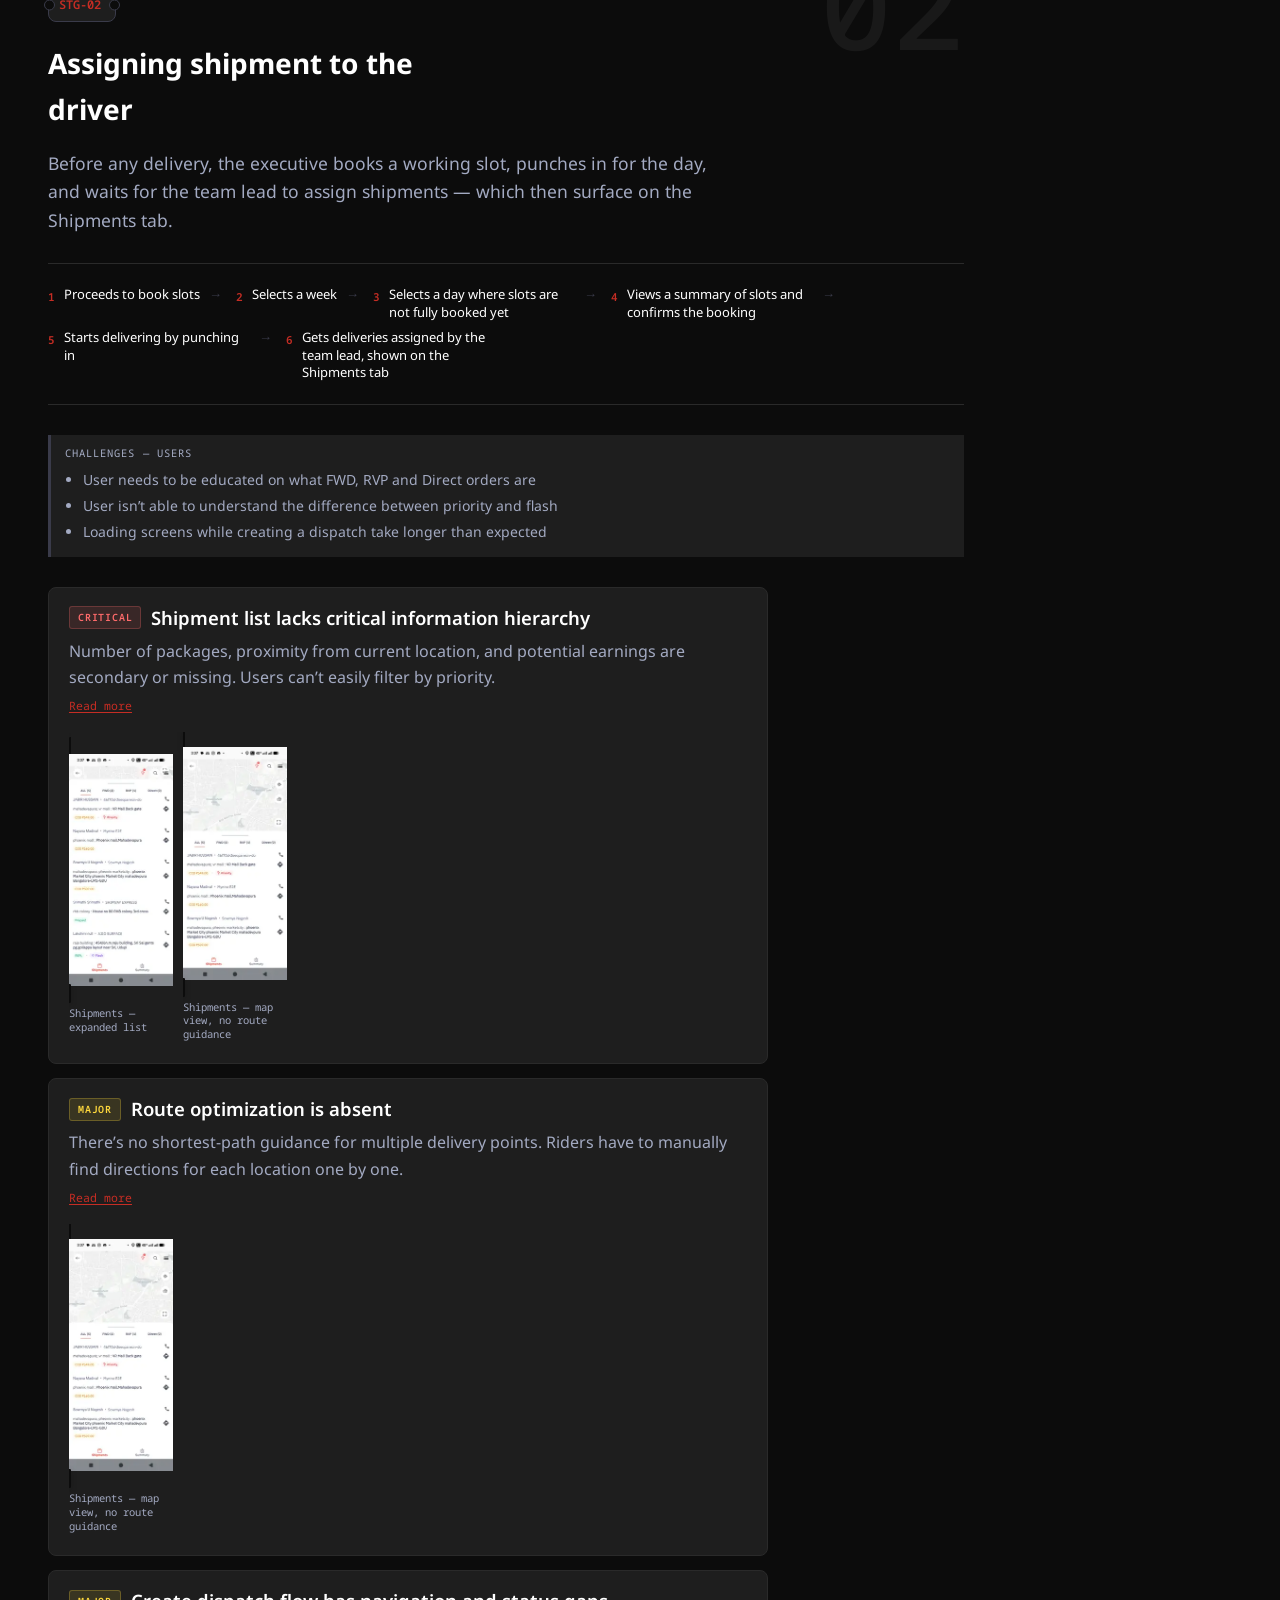
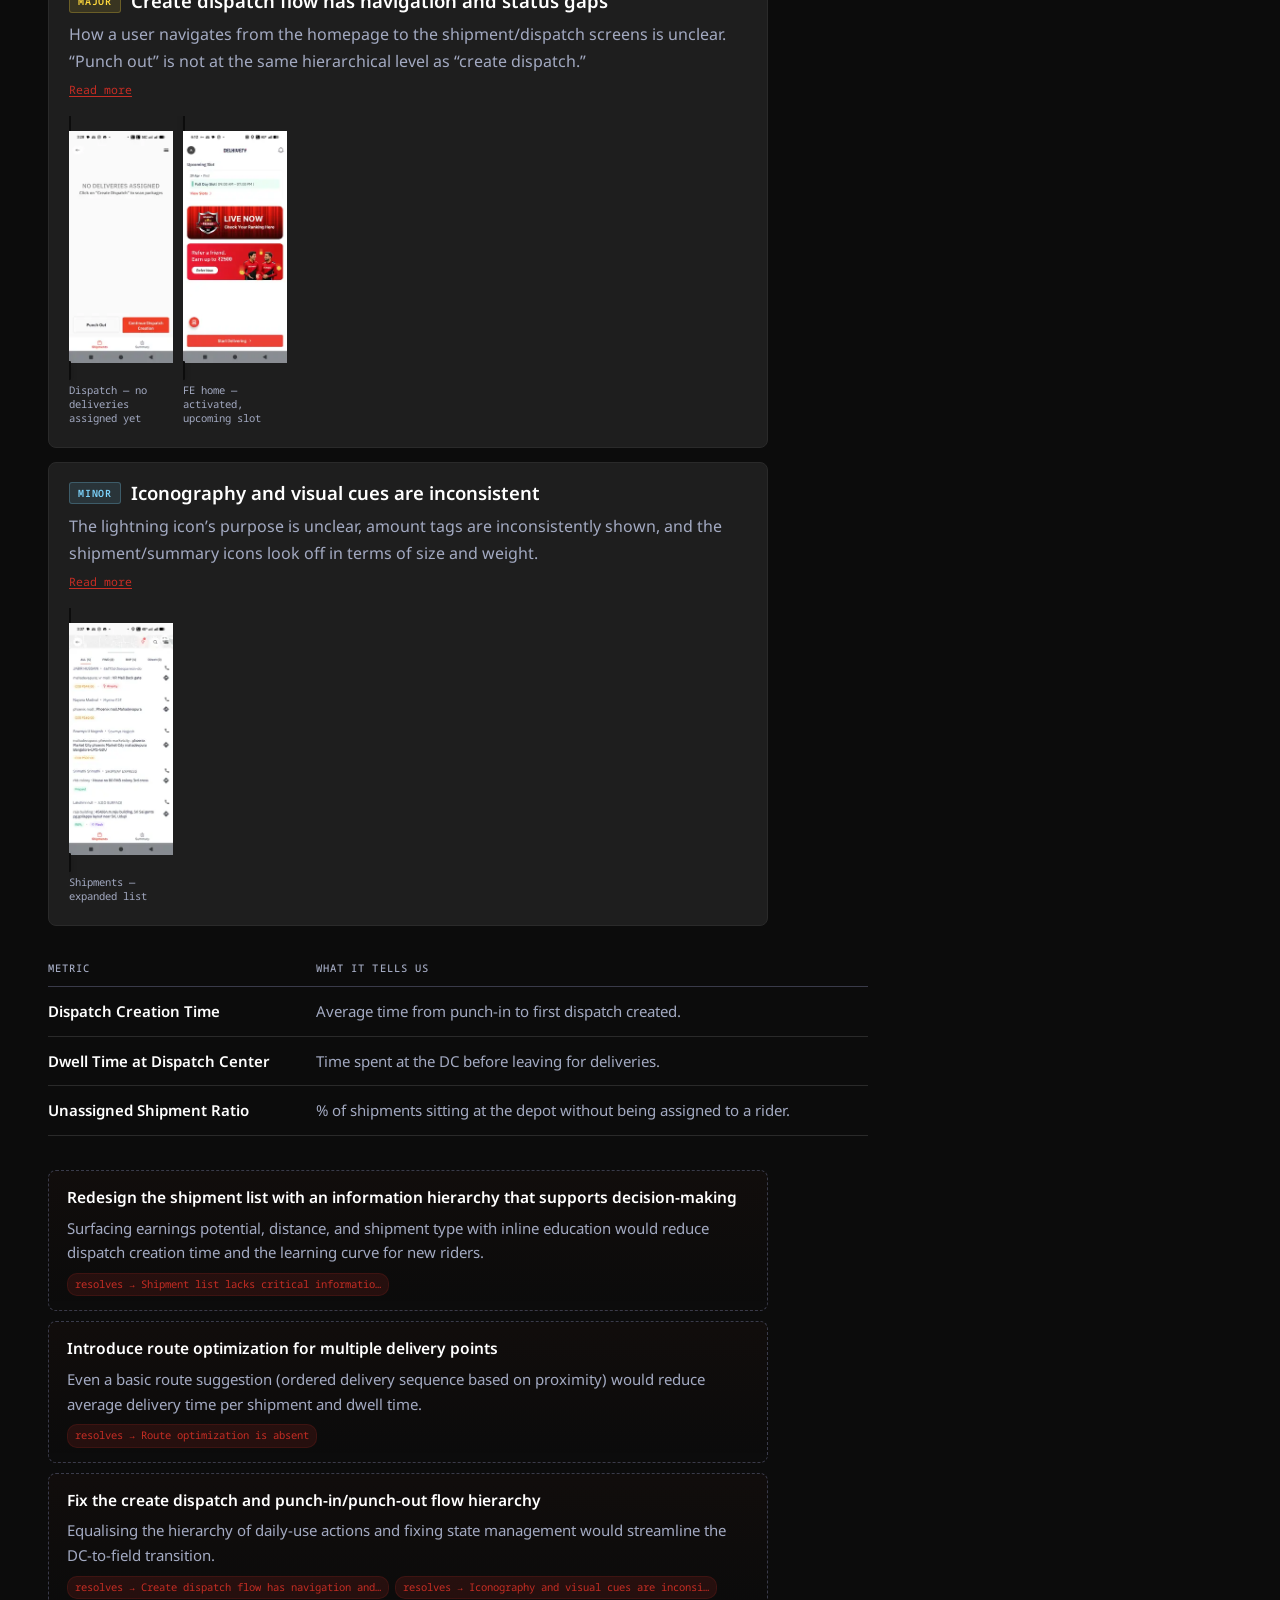
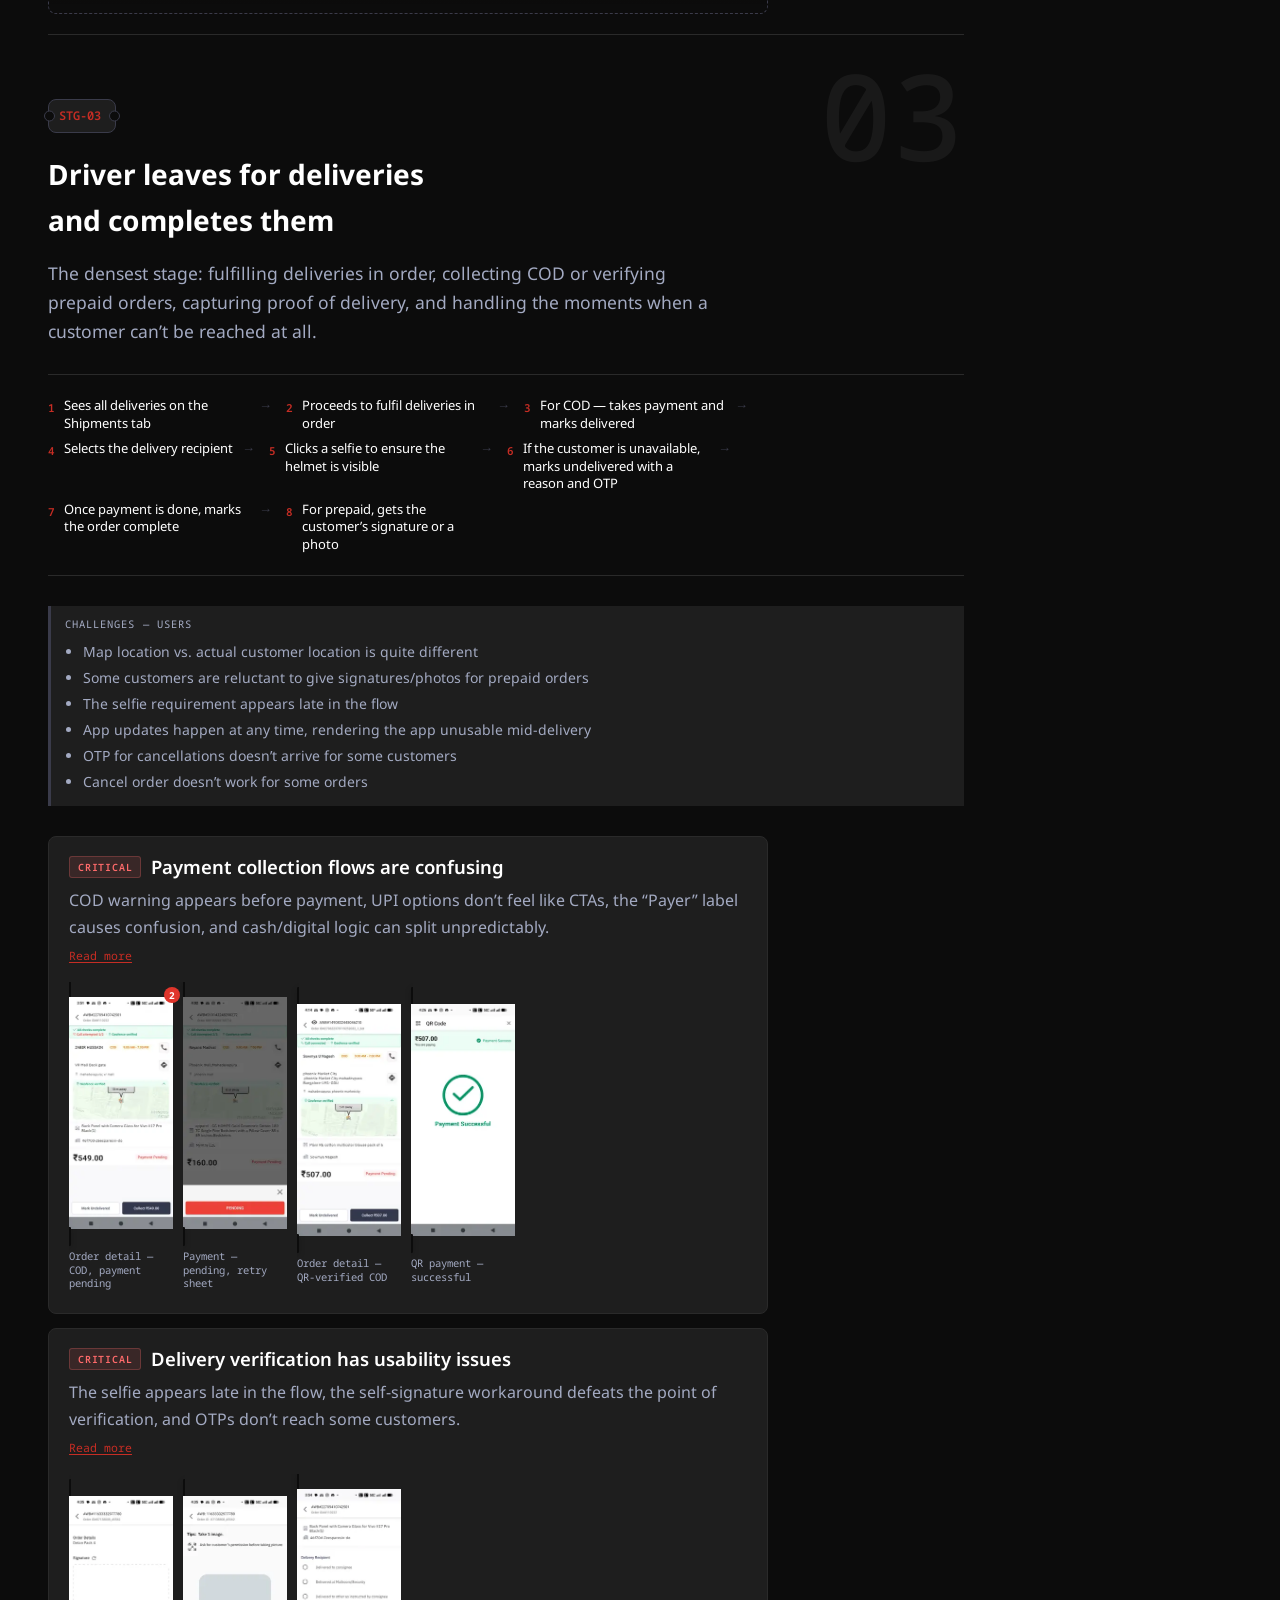
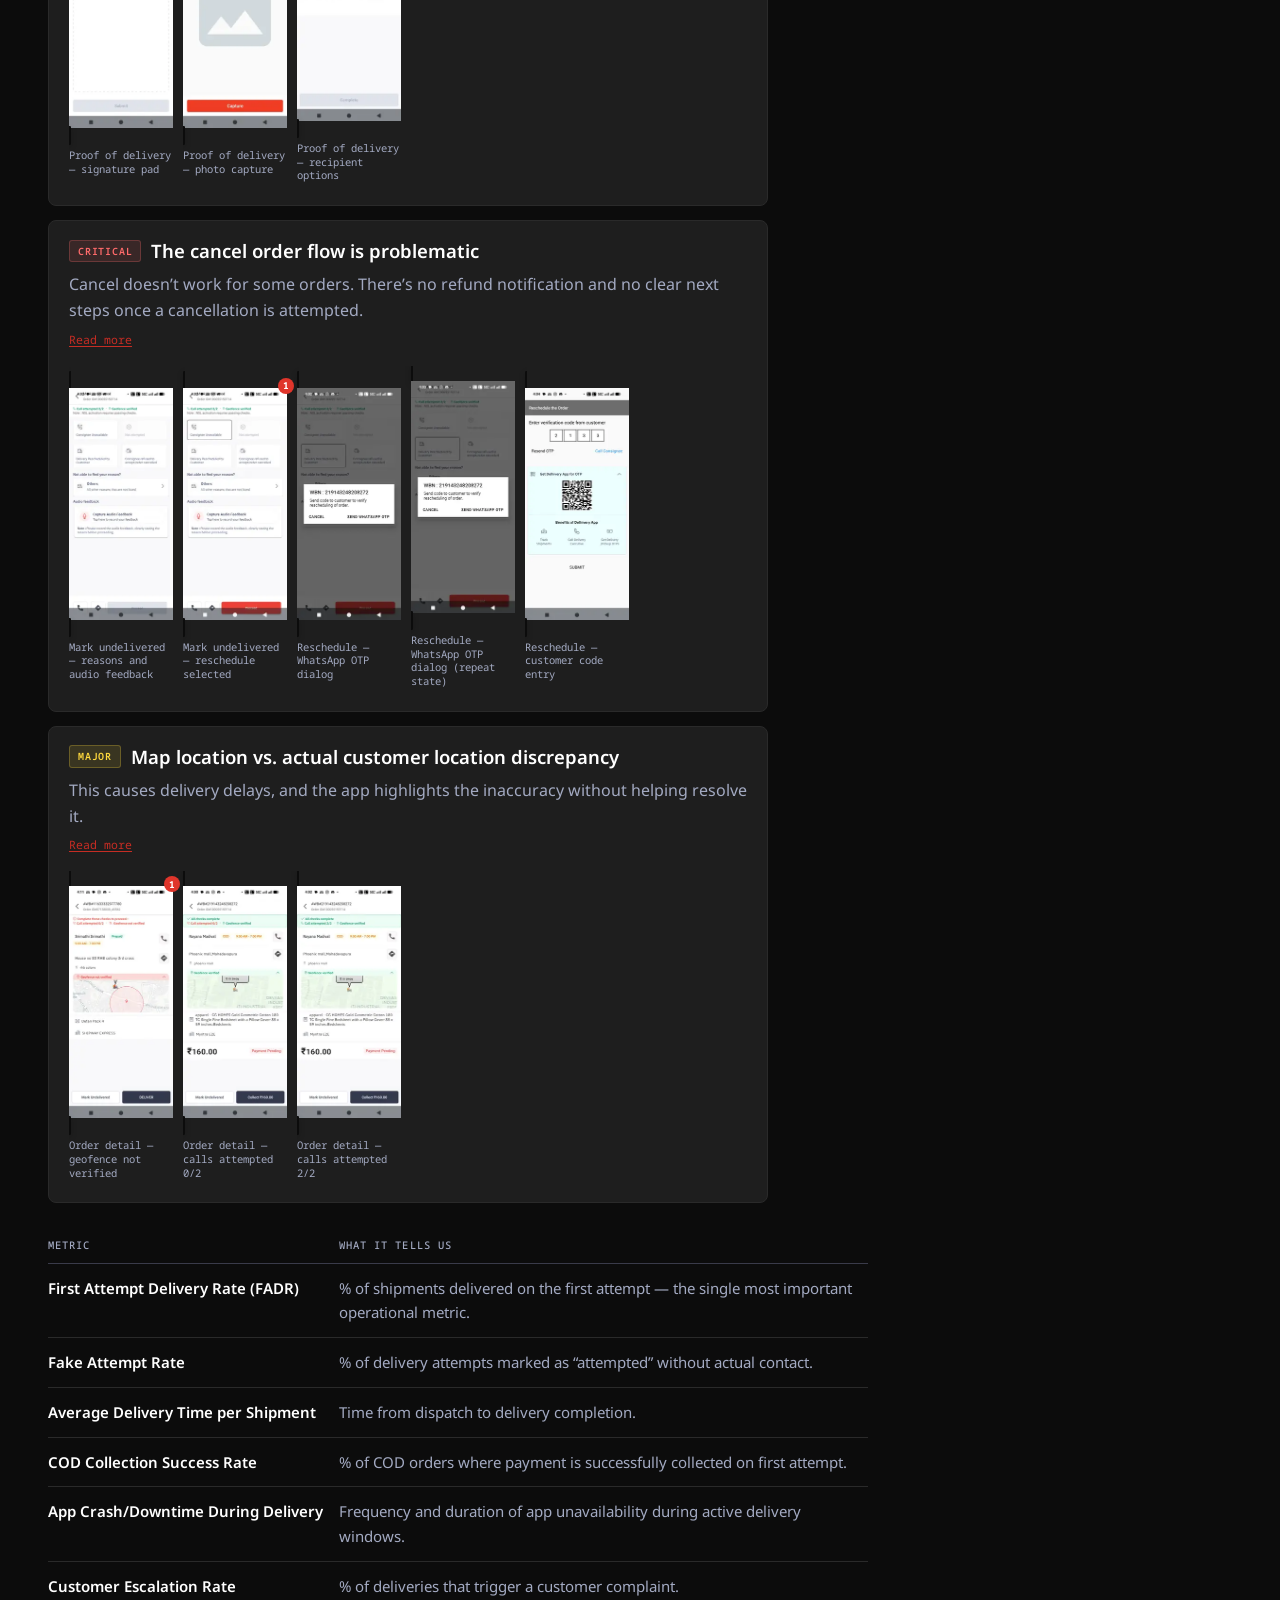
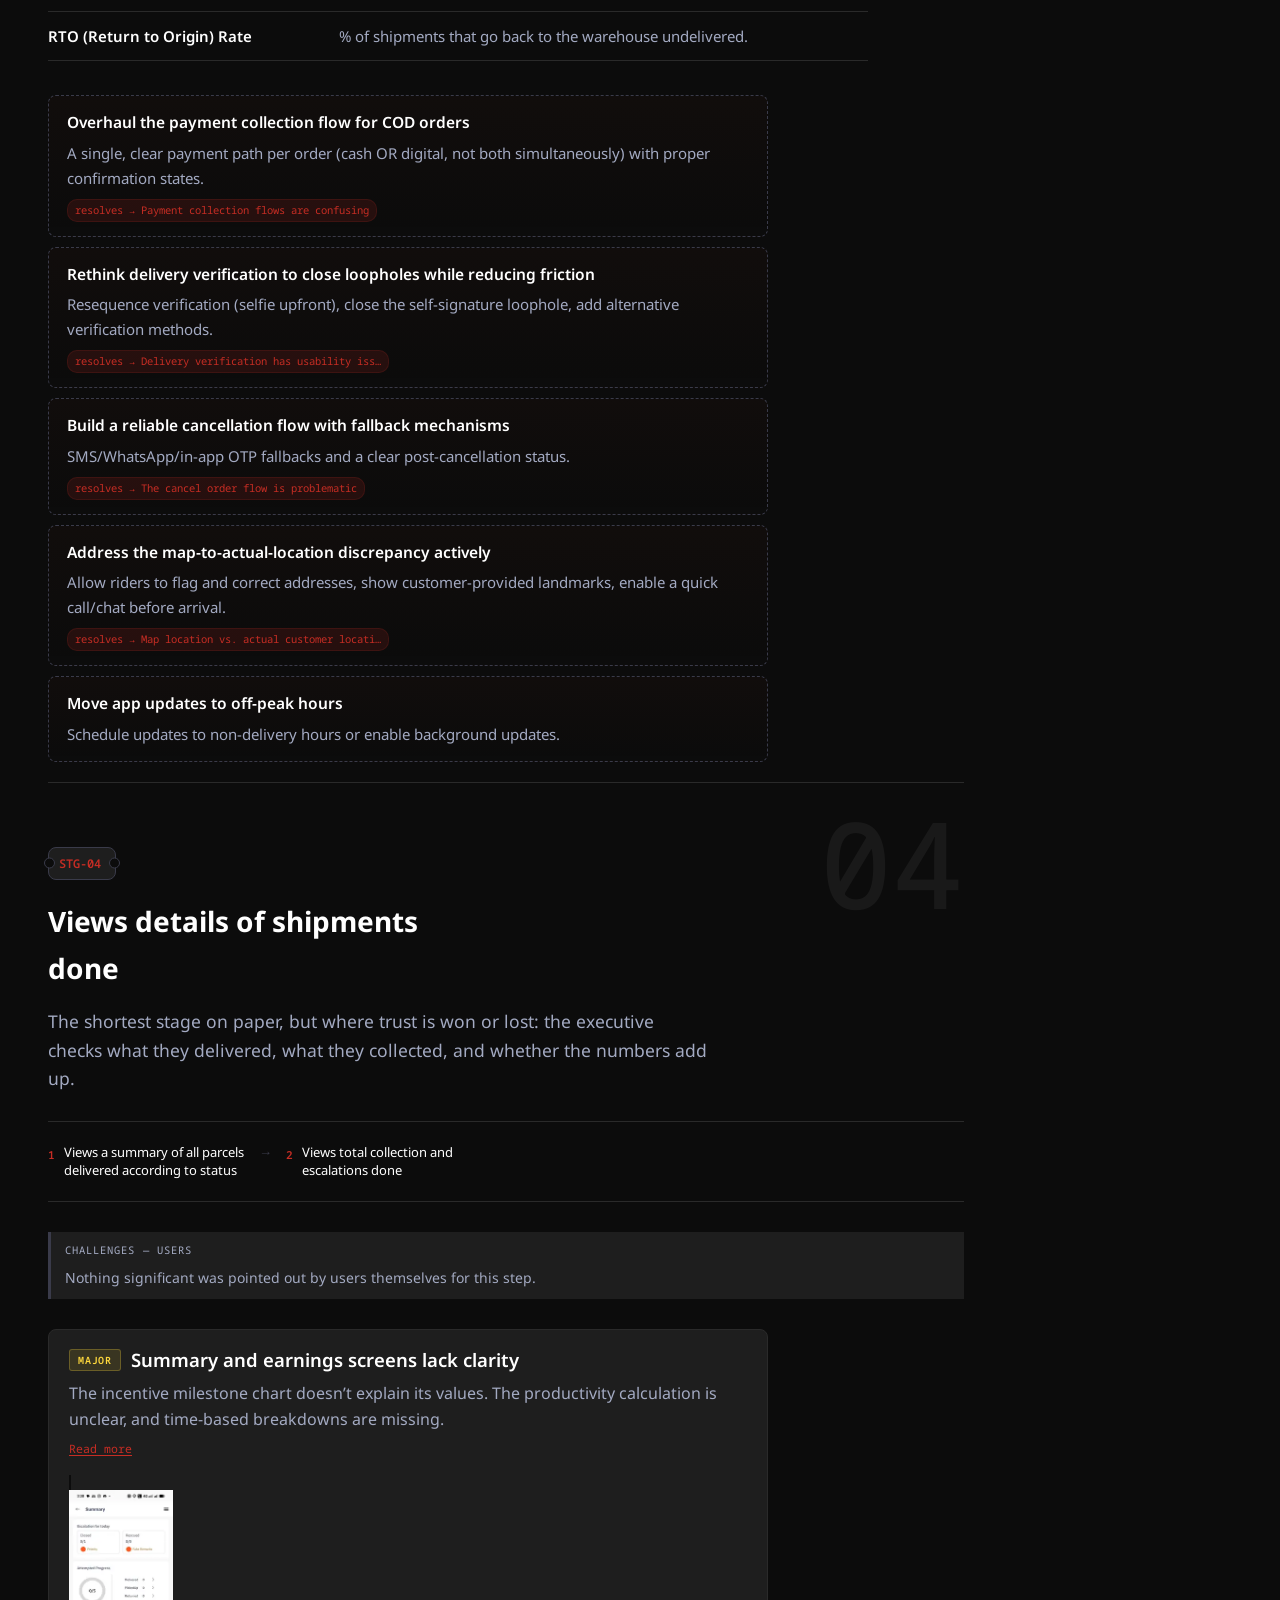
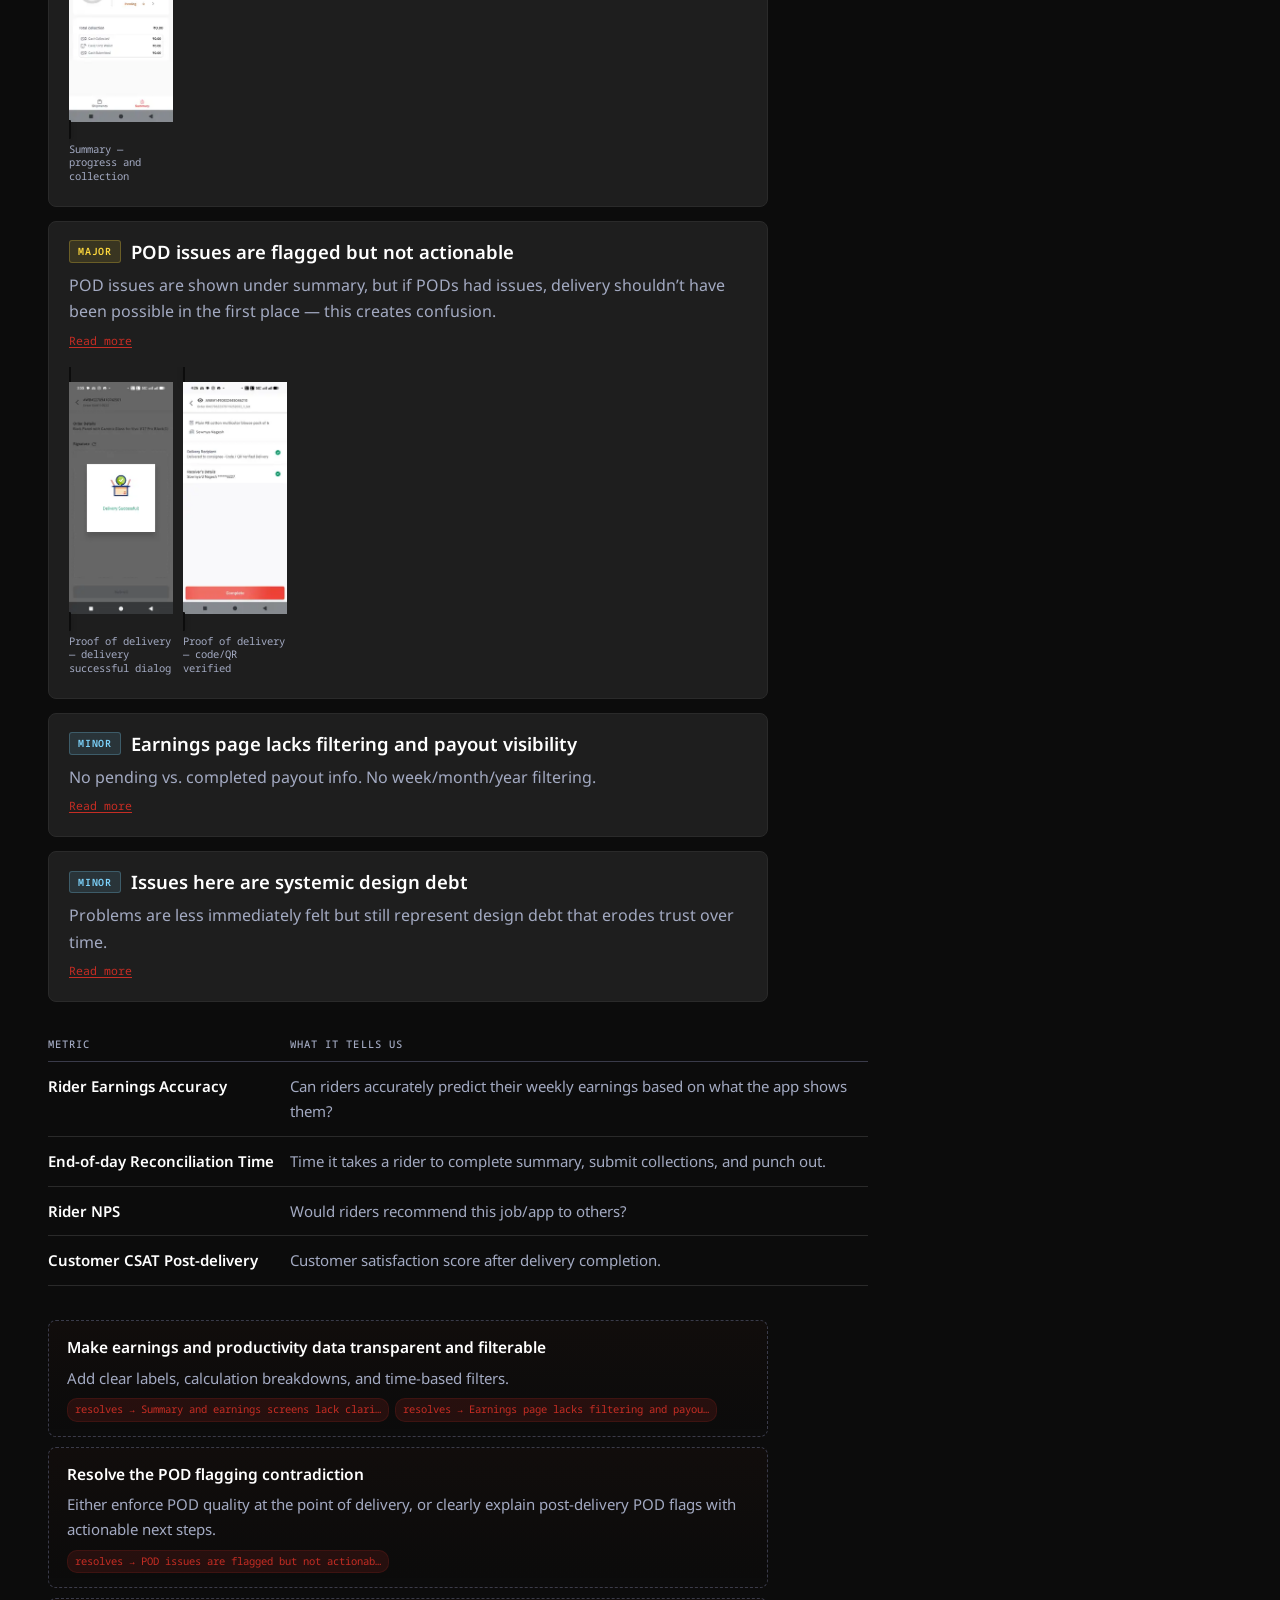
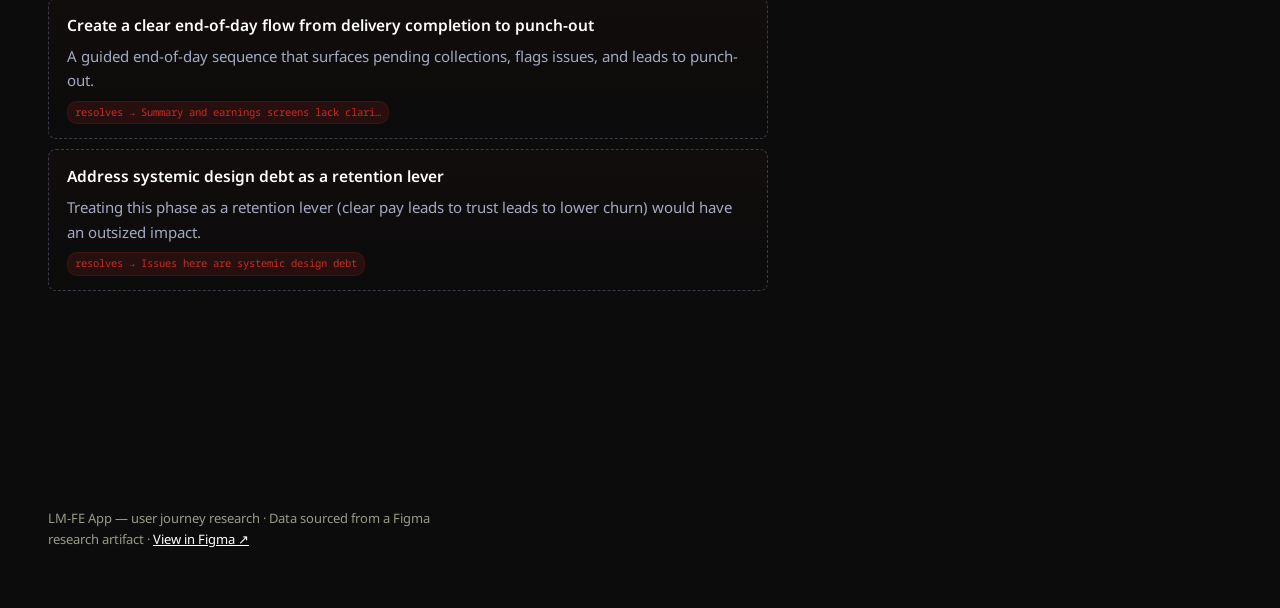
==== commit f0bb777a: "Remove correction note from hero" ====
--- a/index.html
+++ b/index.html
@@ -35,7 +35,7 @@
   <button class="lb-nav next" id="lb-next" aria-label="Next screen">&#8250;</button>
 </div>
 
-<script src="assets/data.js?v=6"></script>
+<script src="assets/data.js?v=7"></script>
 <script src="assets/app.js?v=6"></script>
 </body>
 </html>
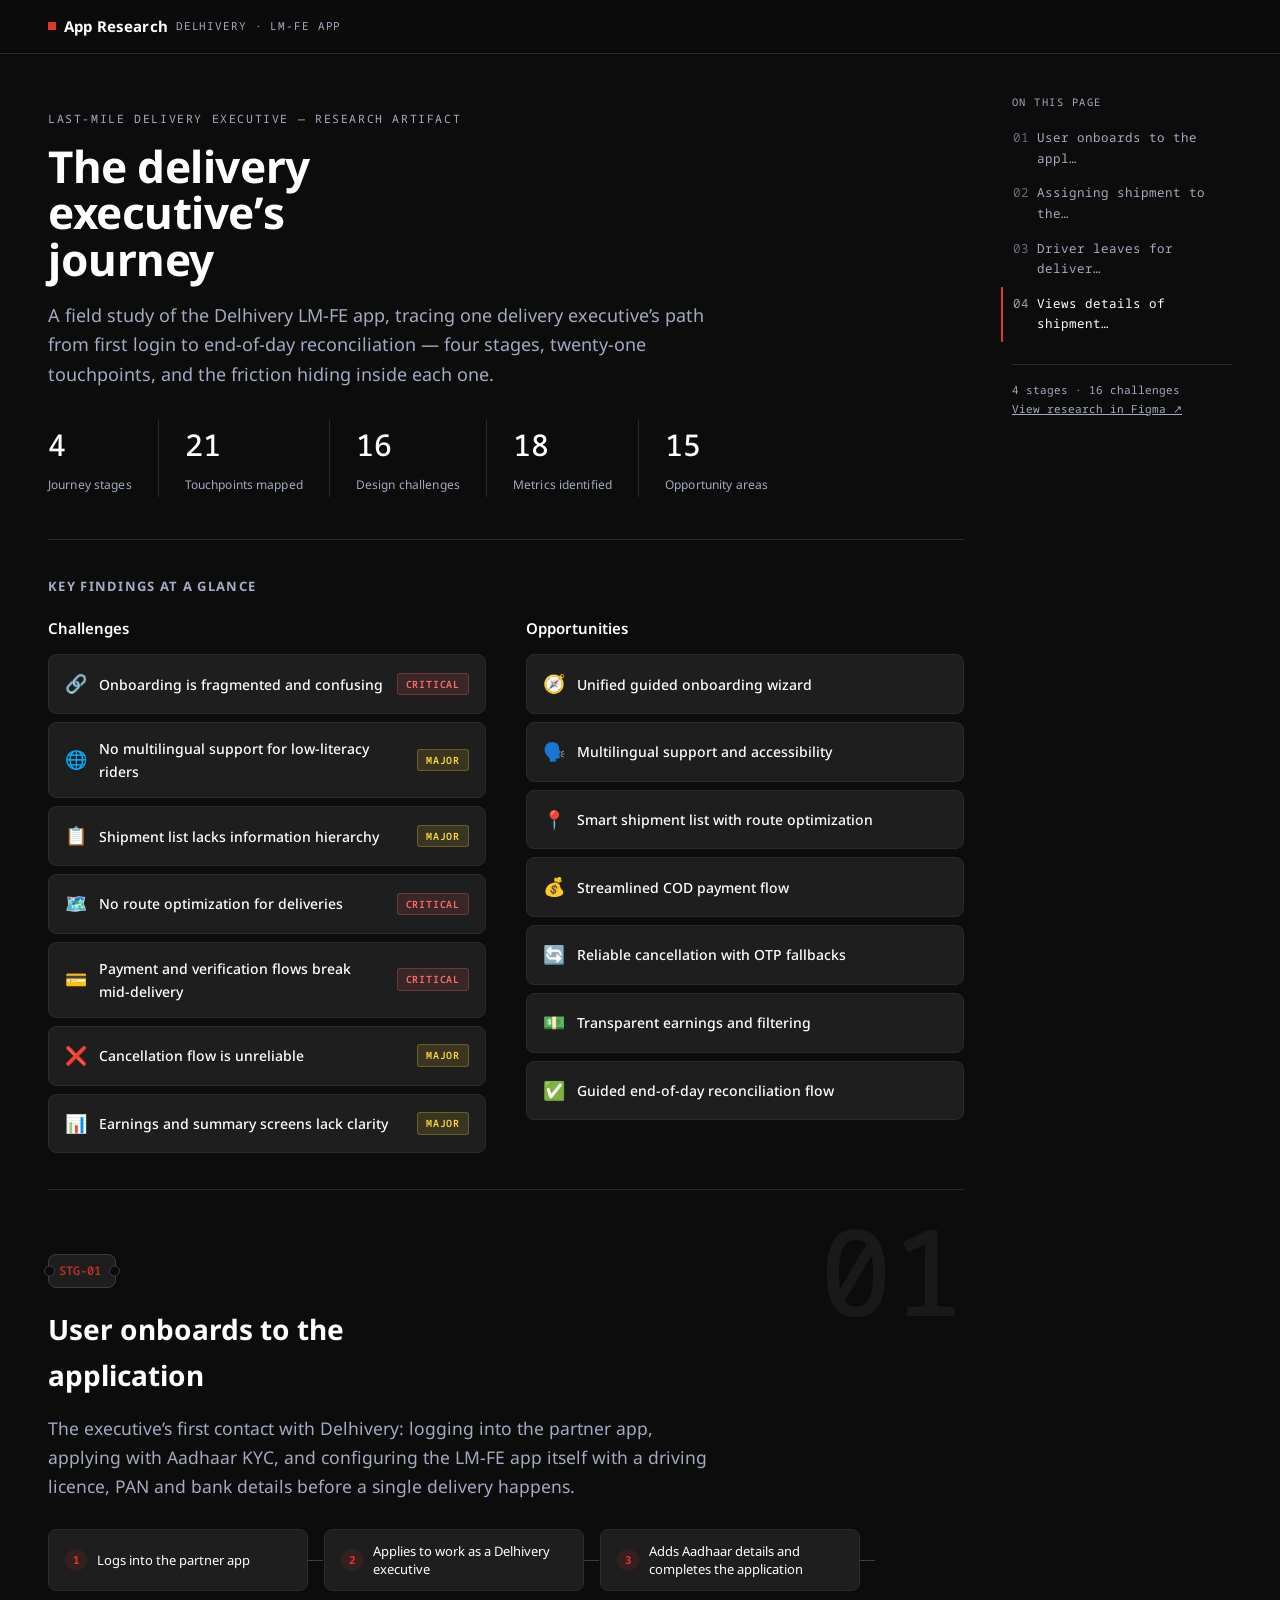
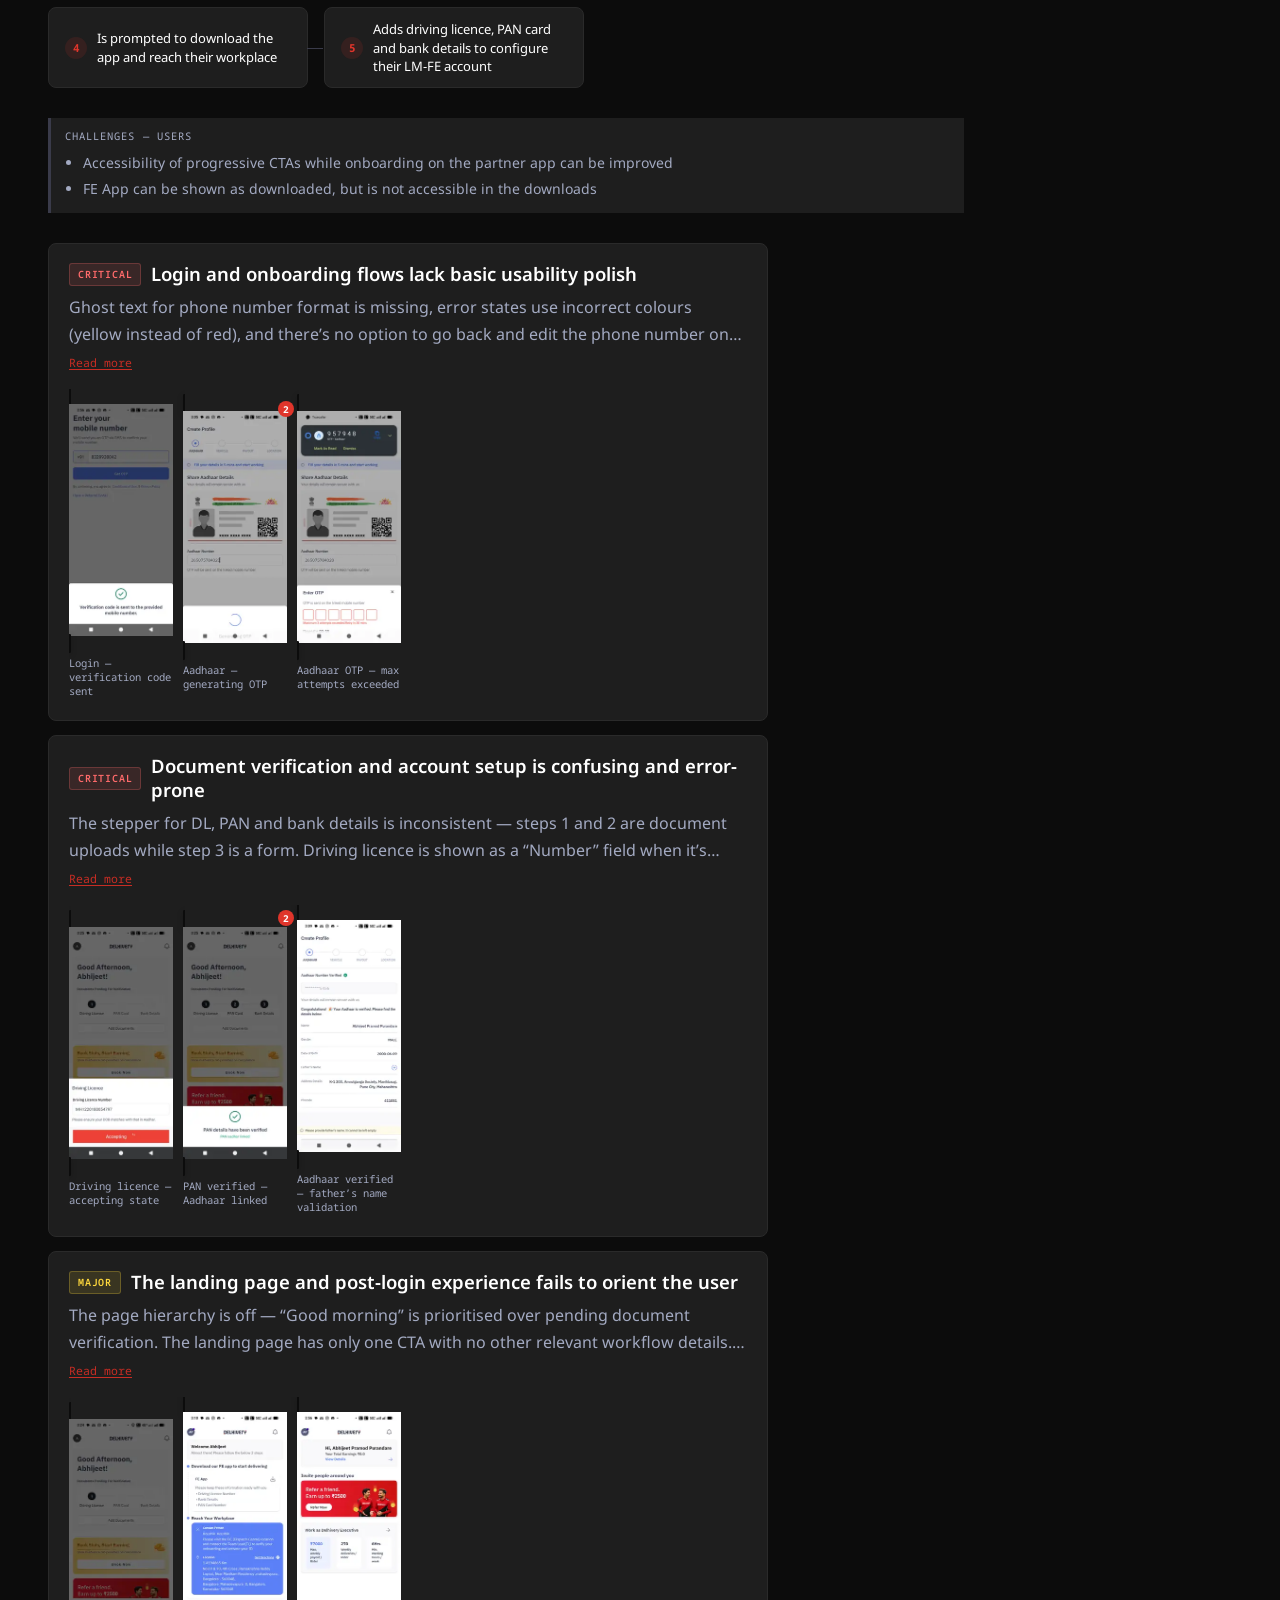
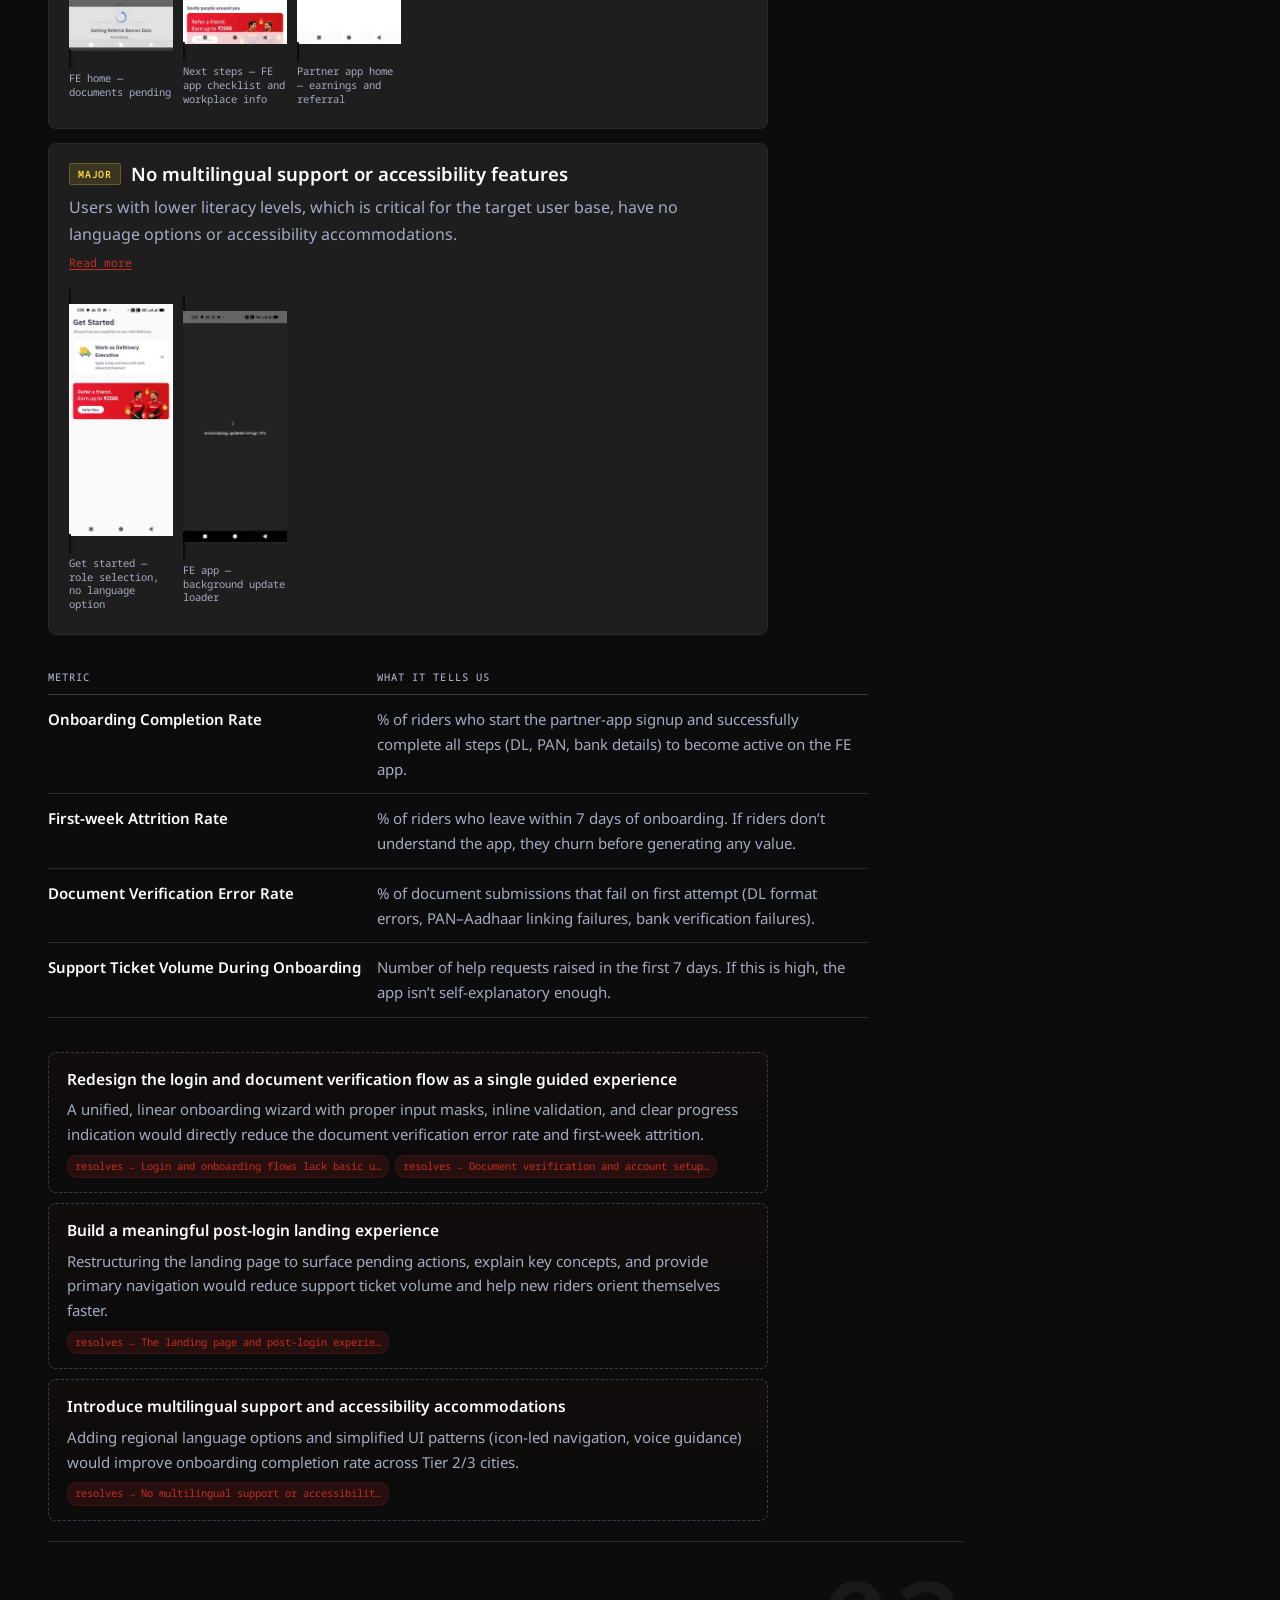
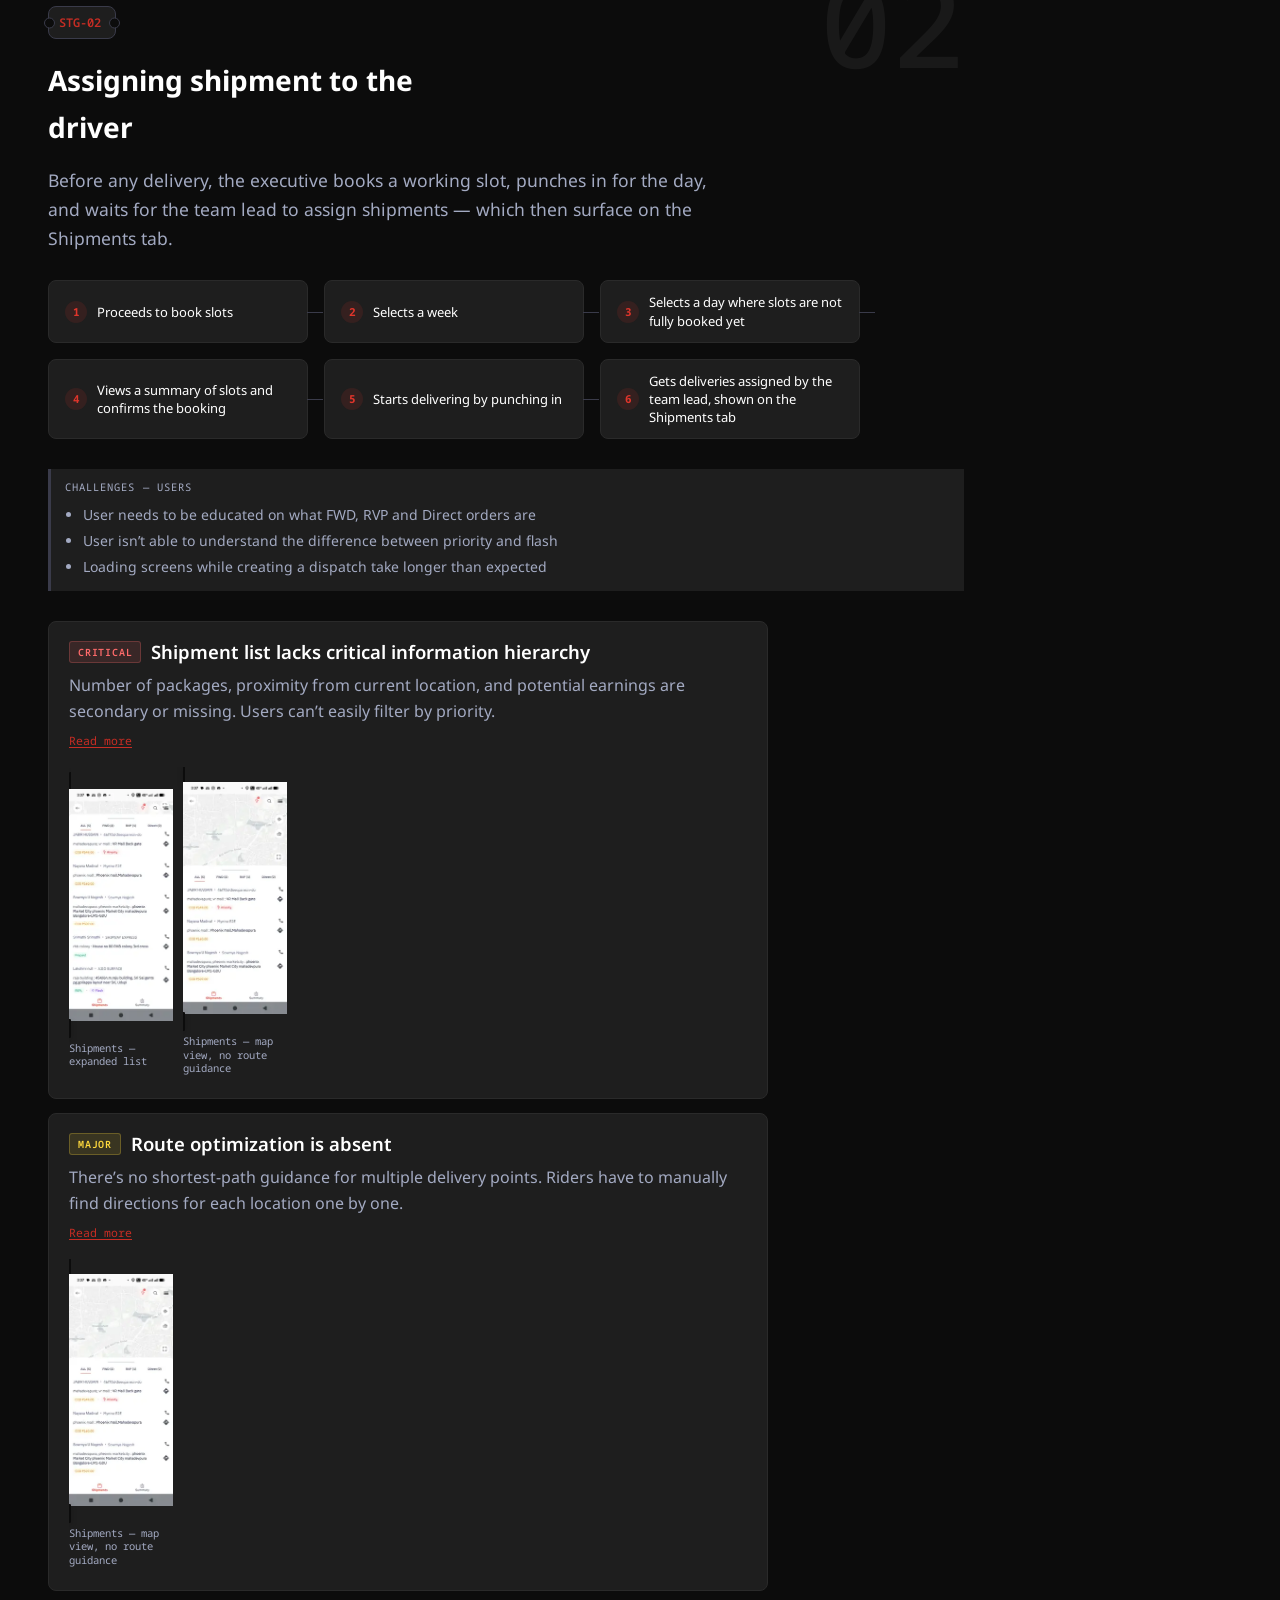
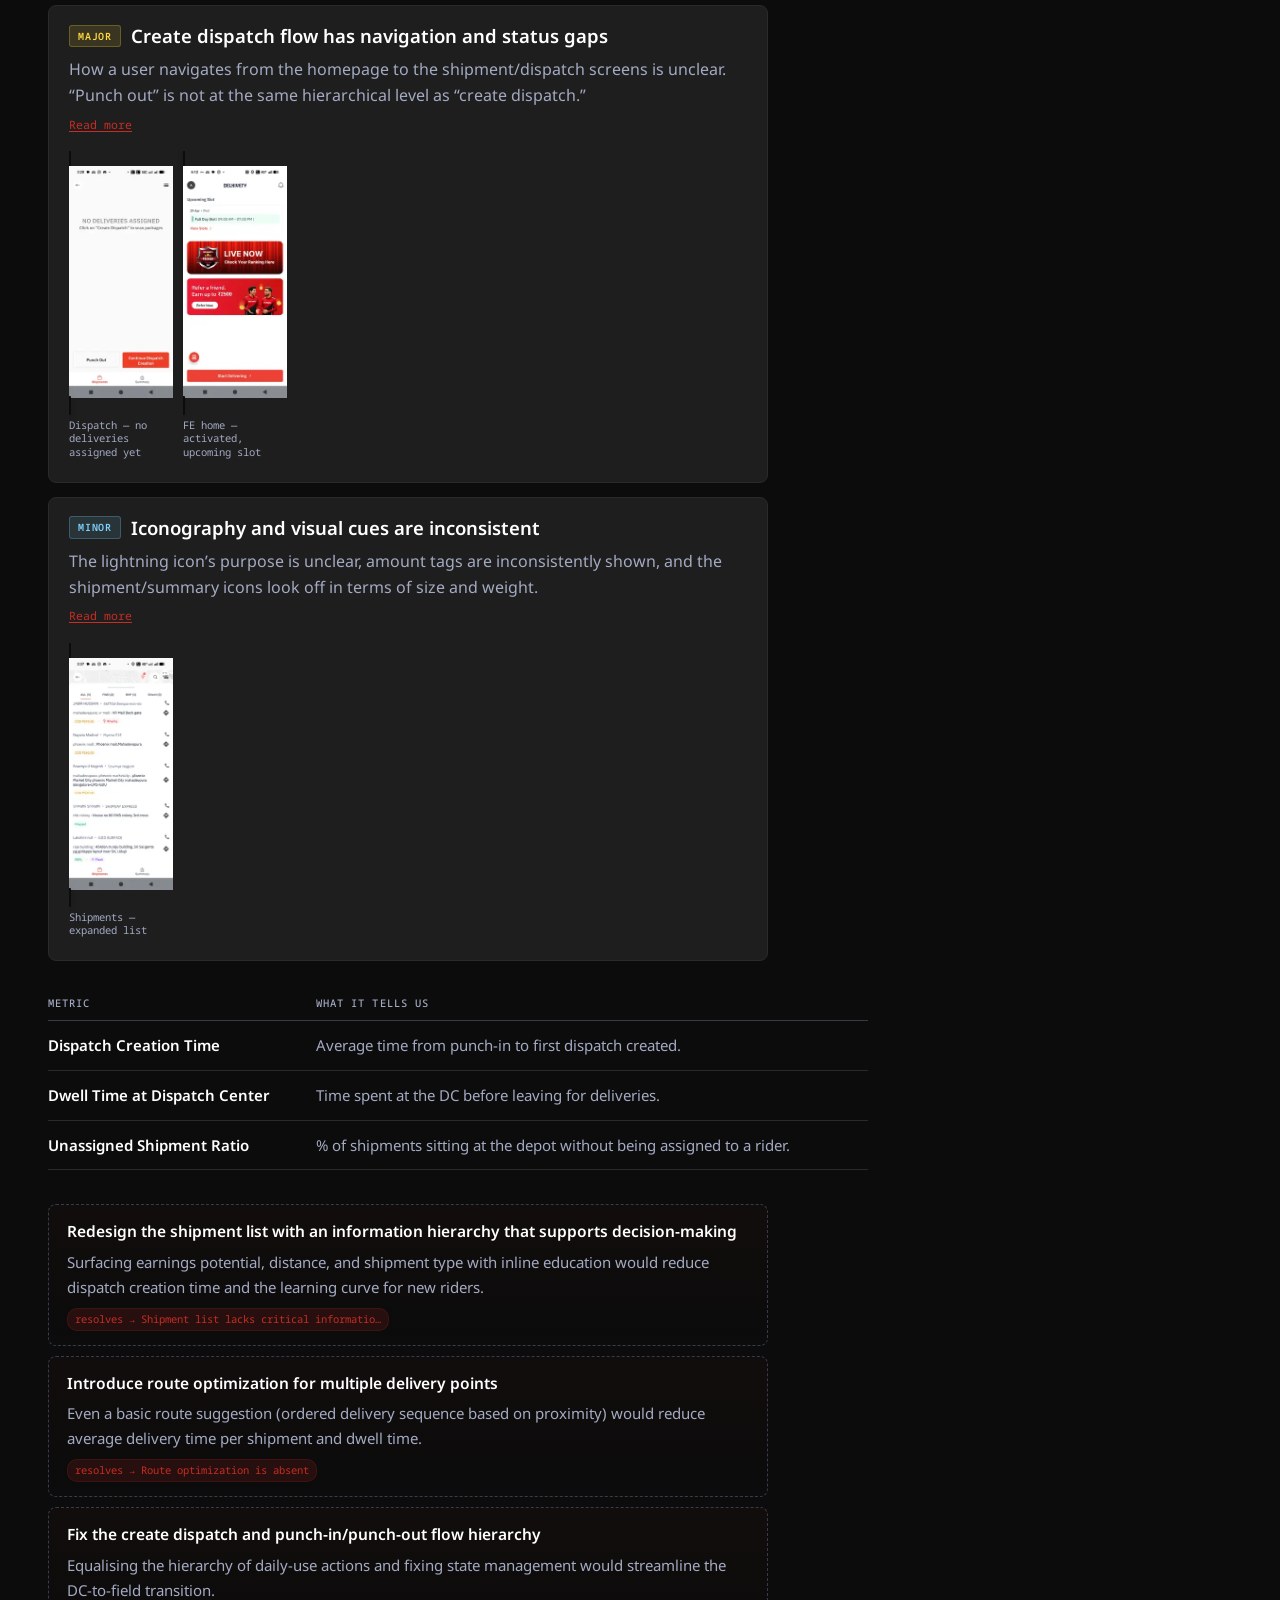
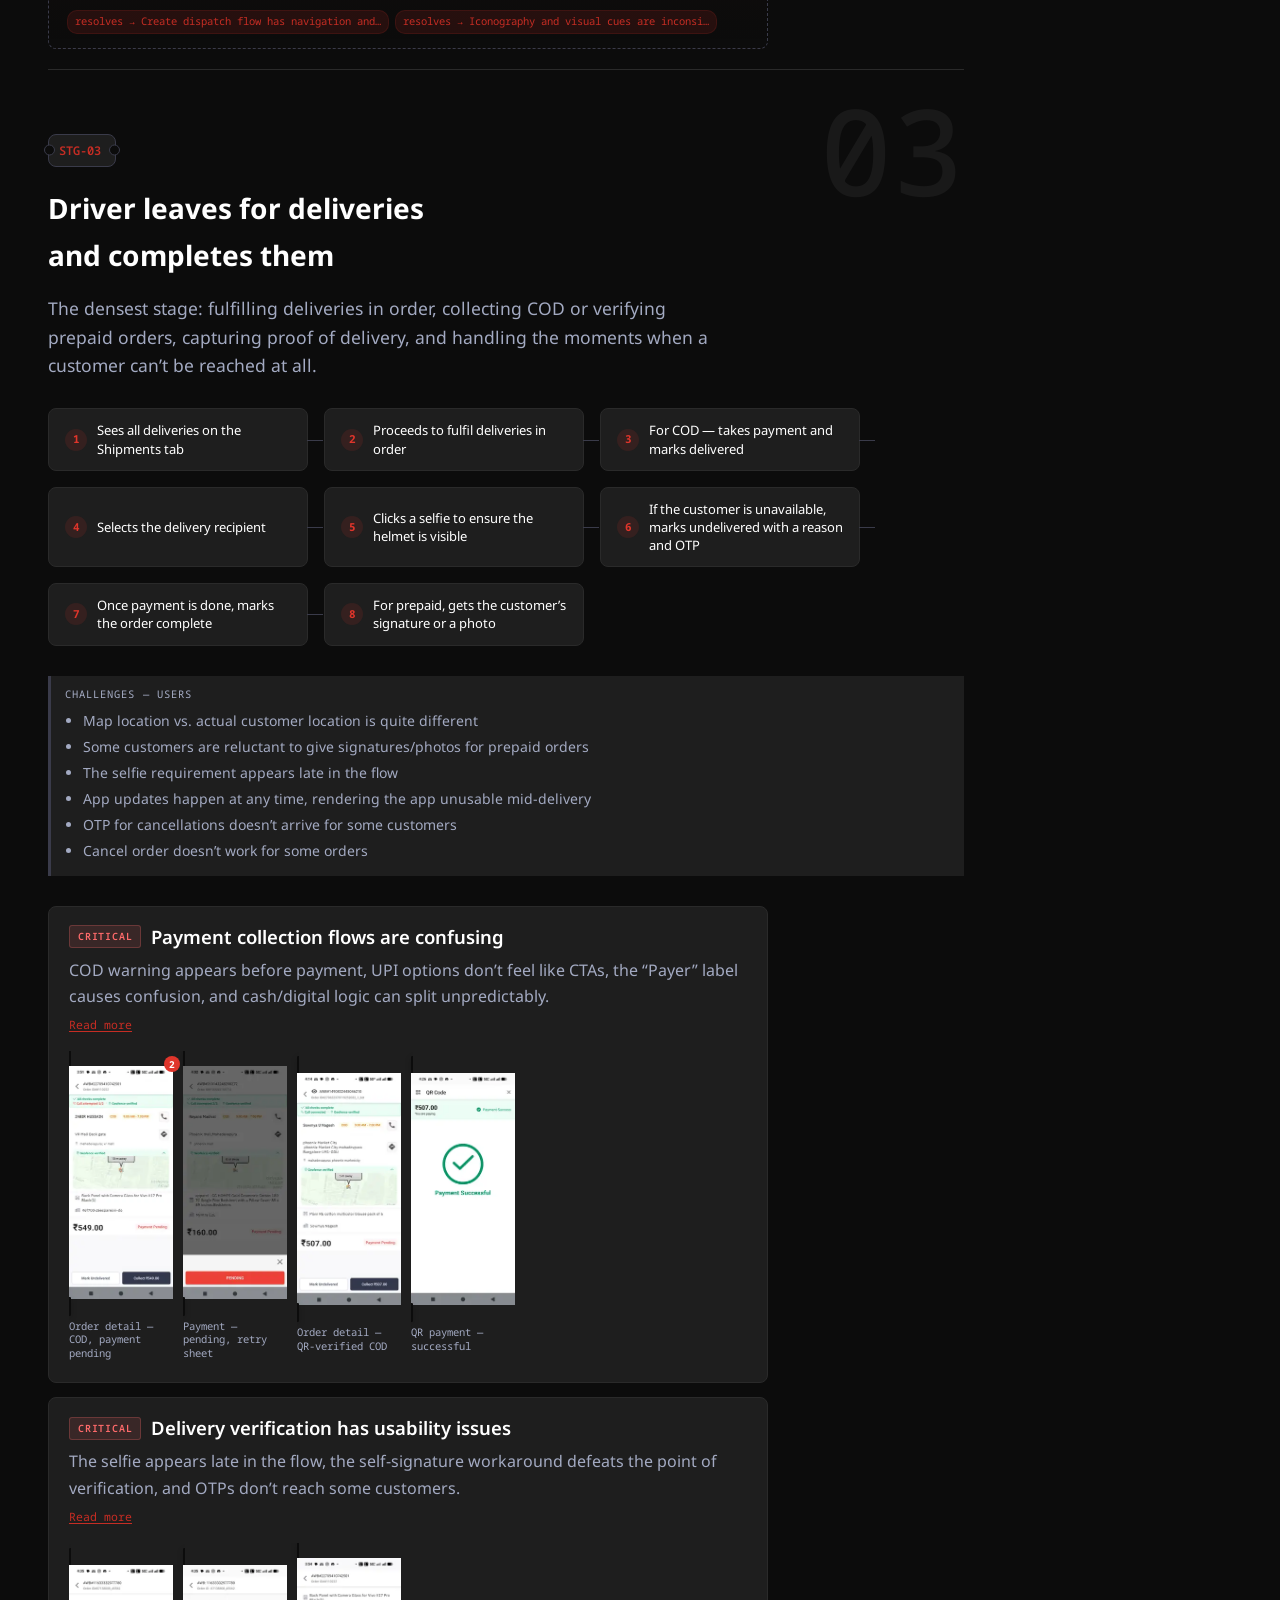
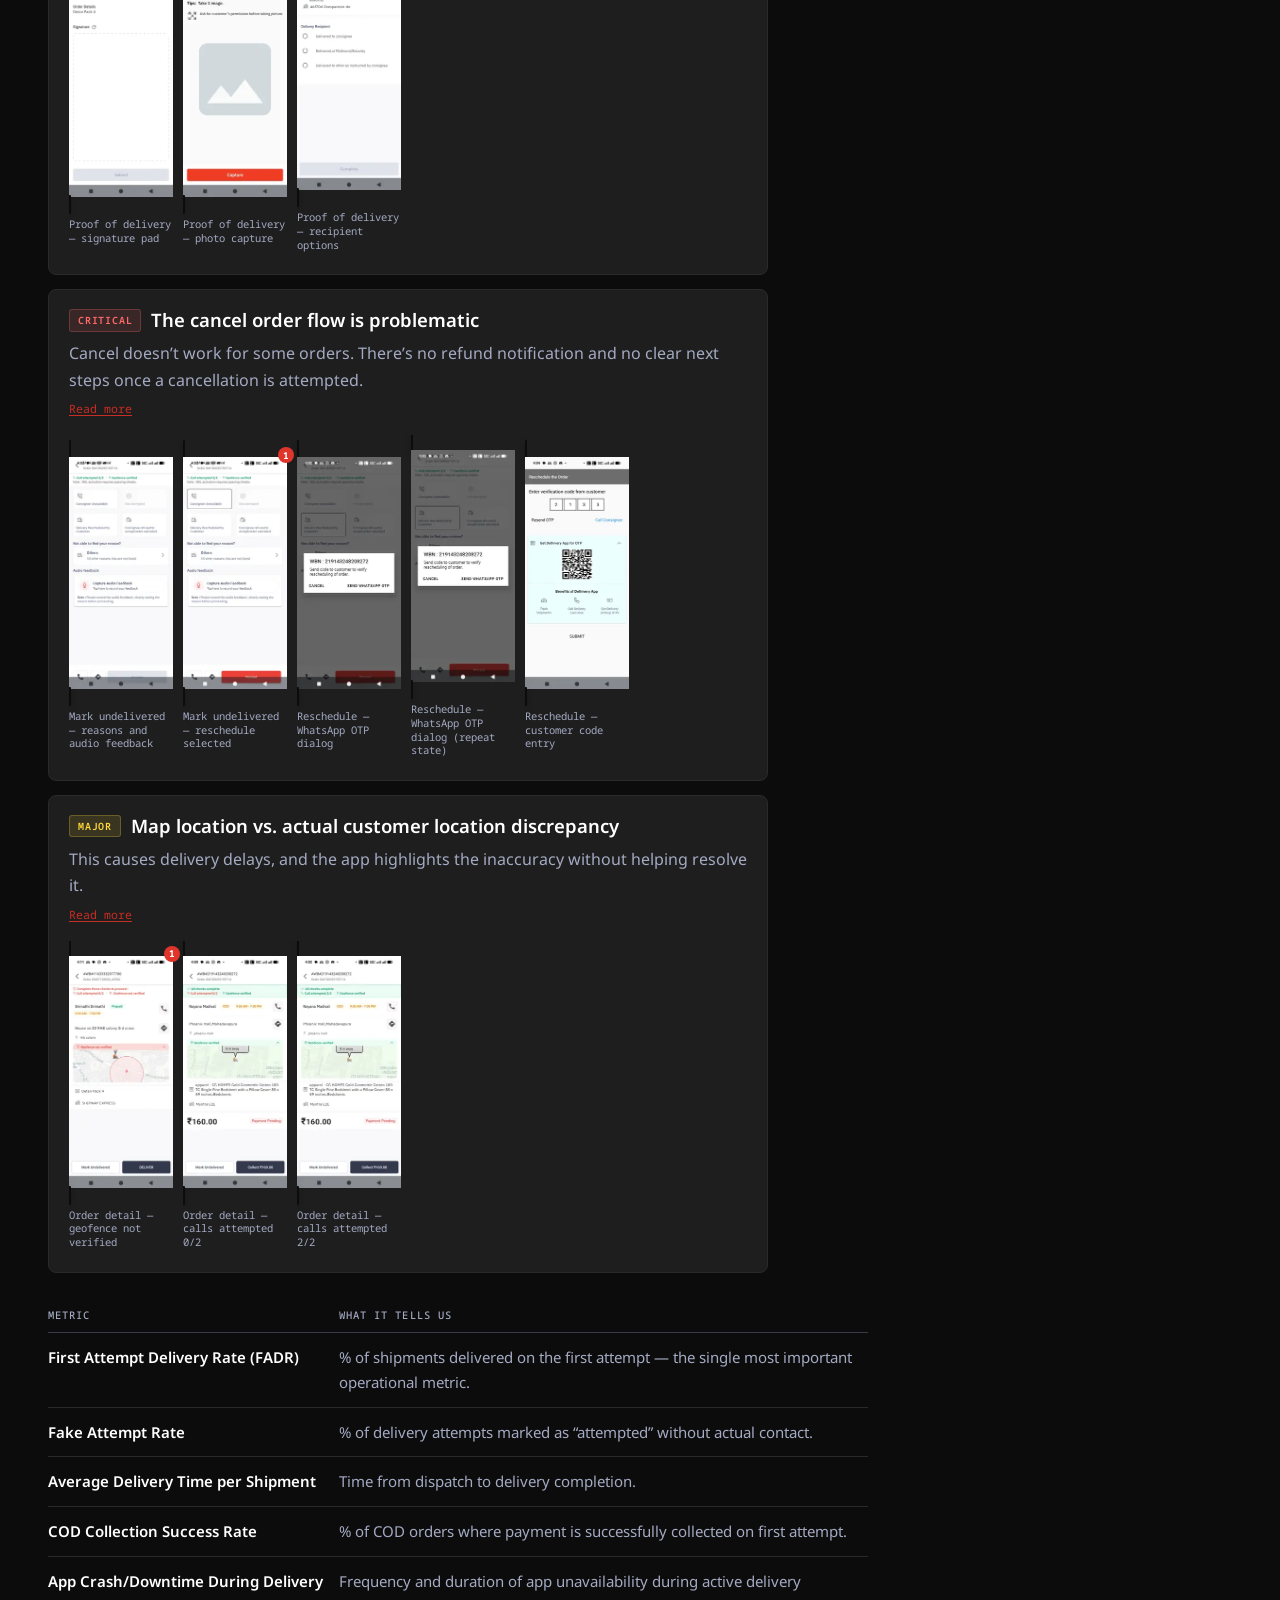
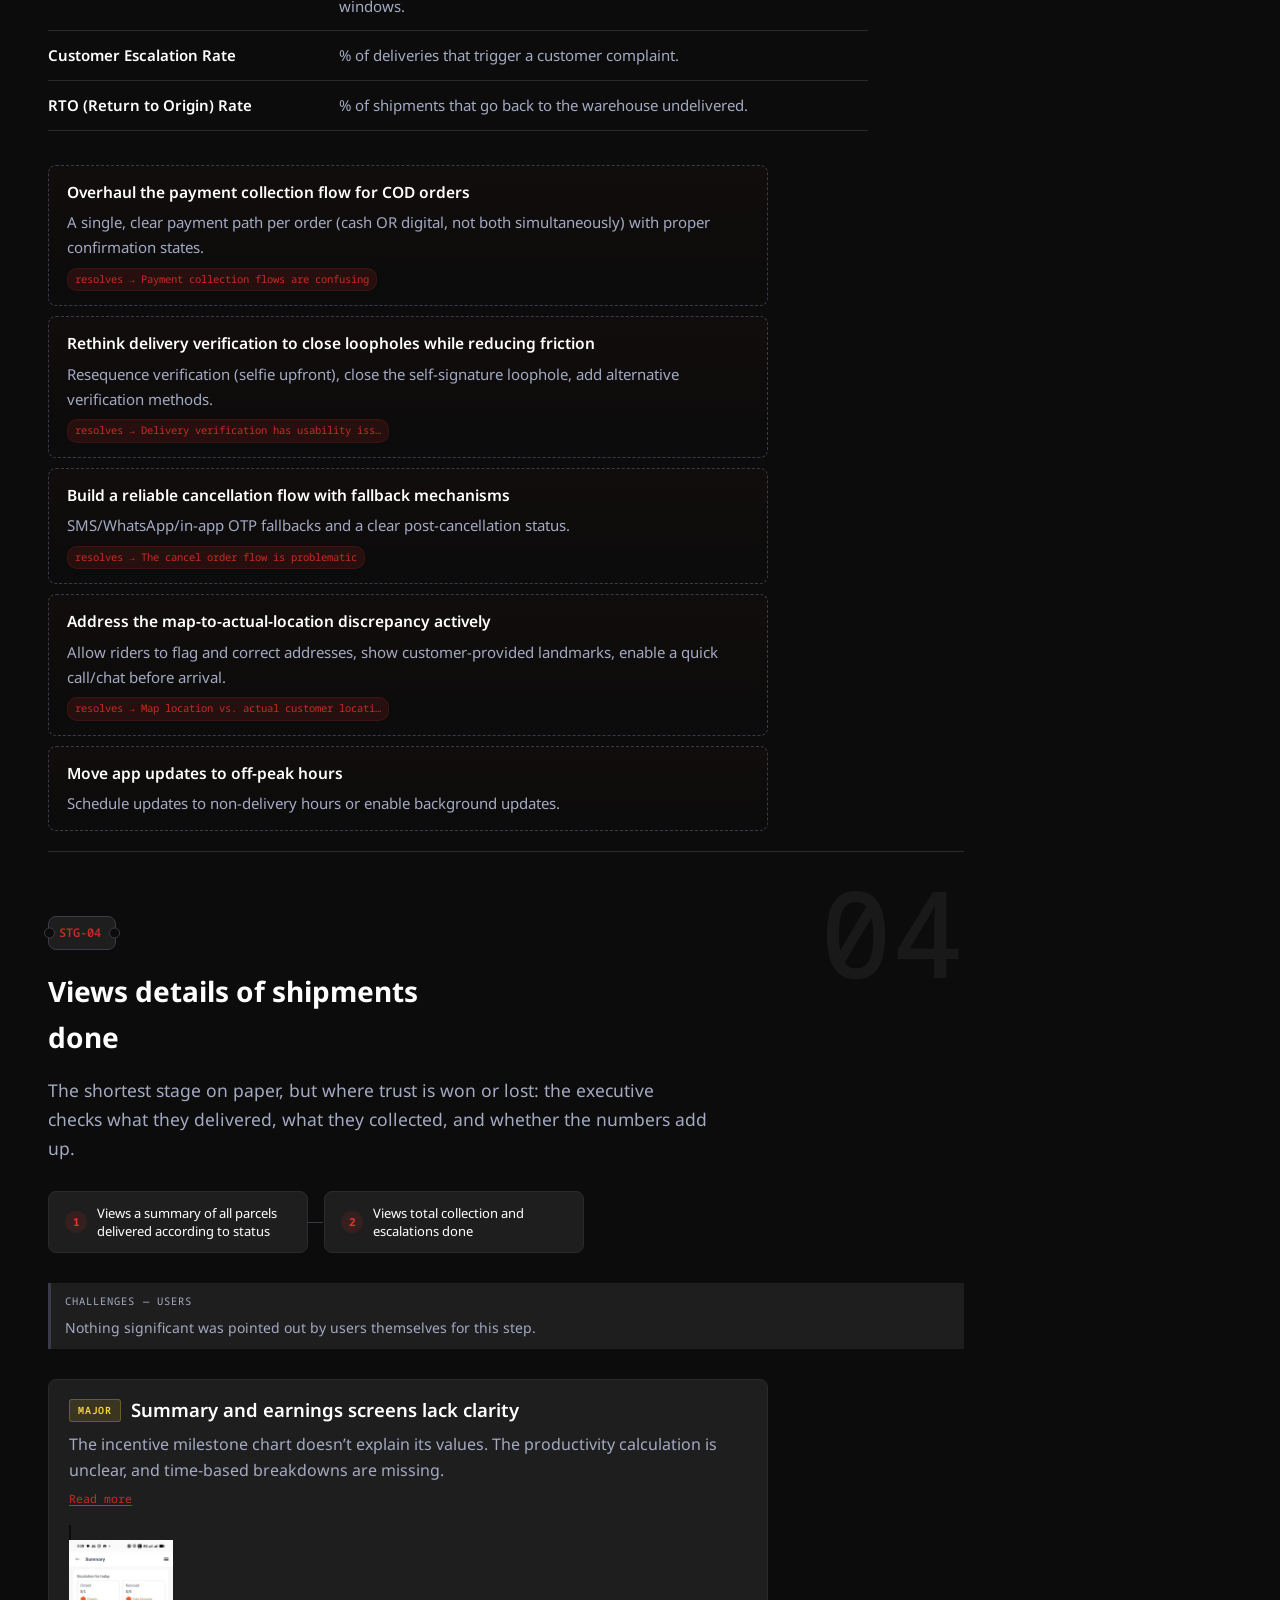
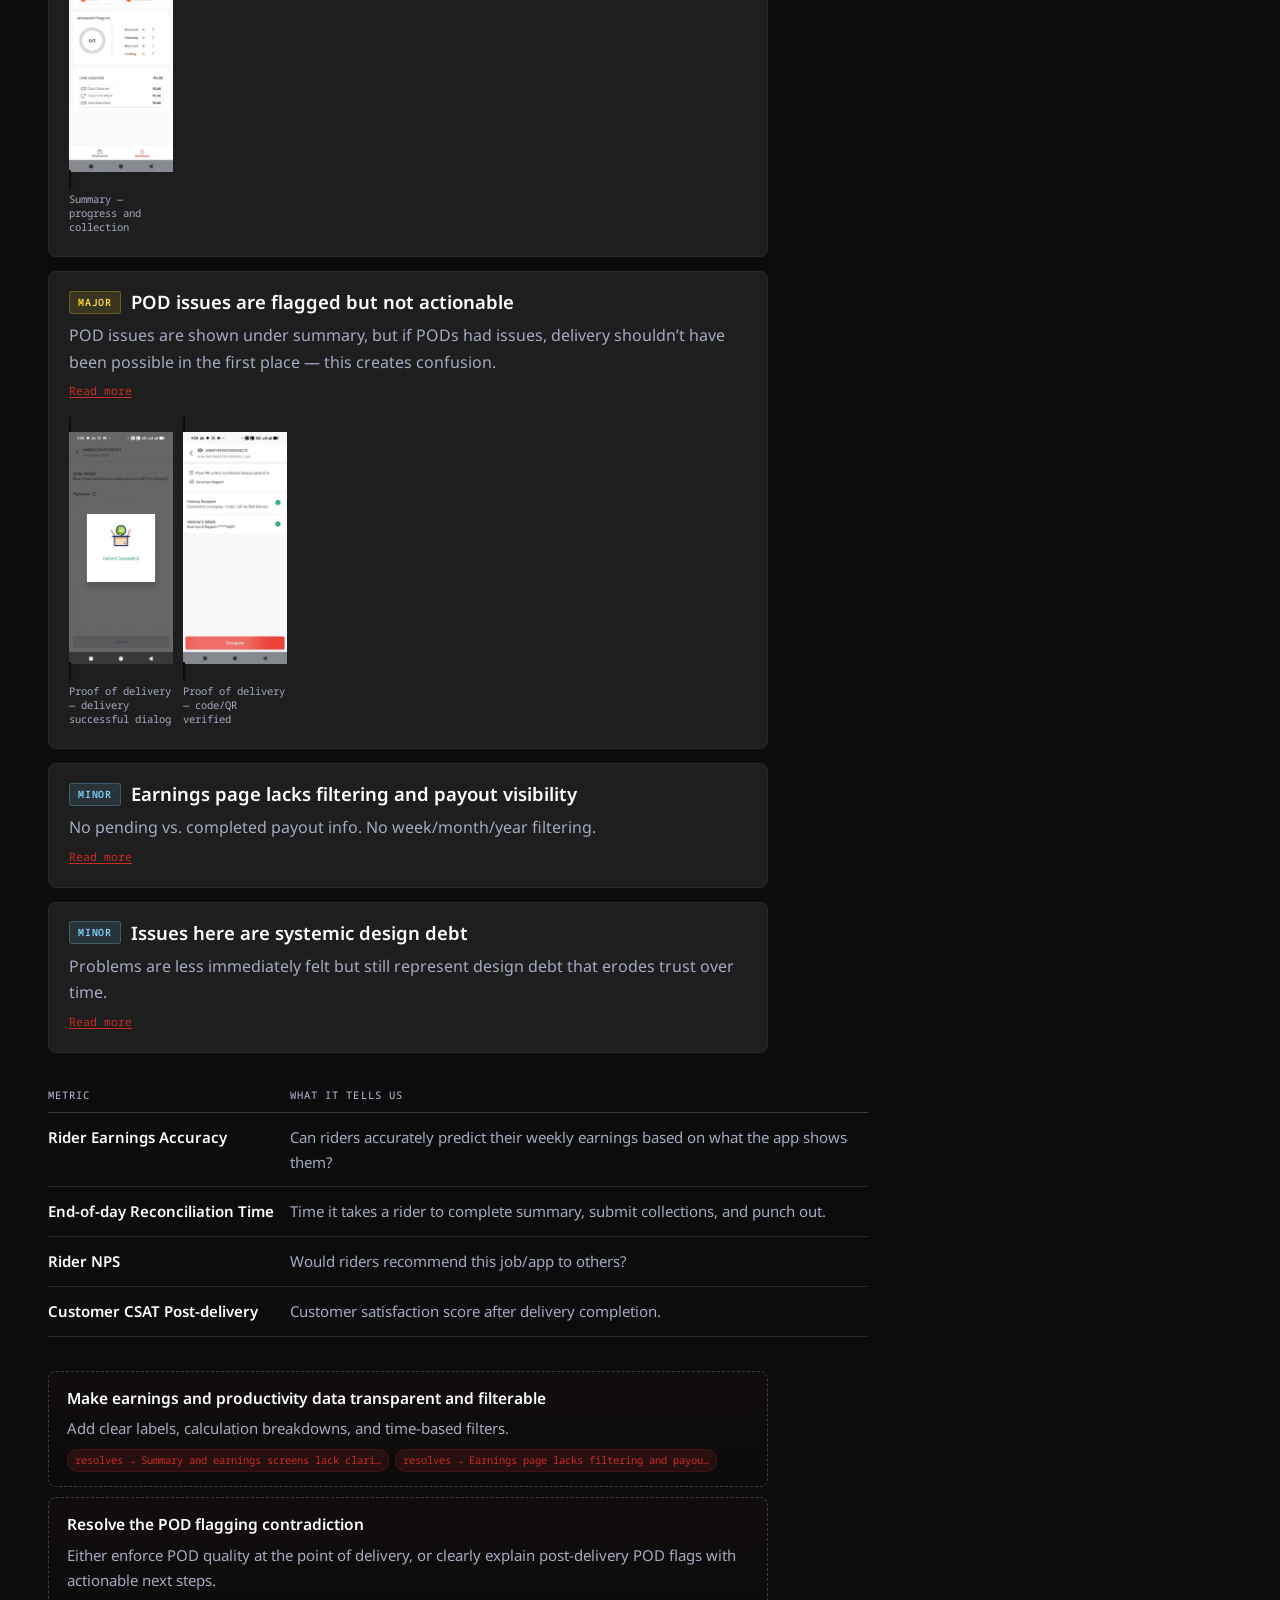
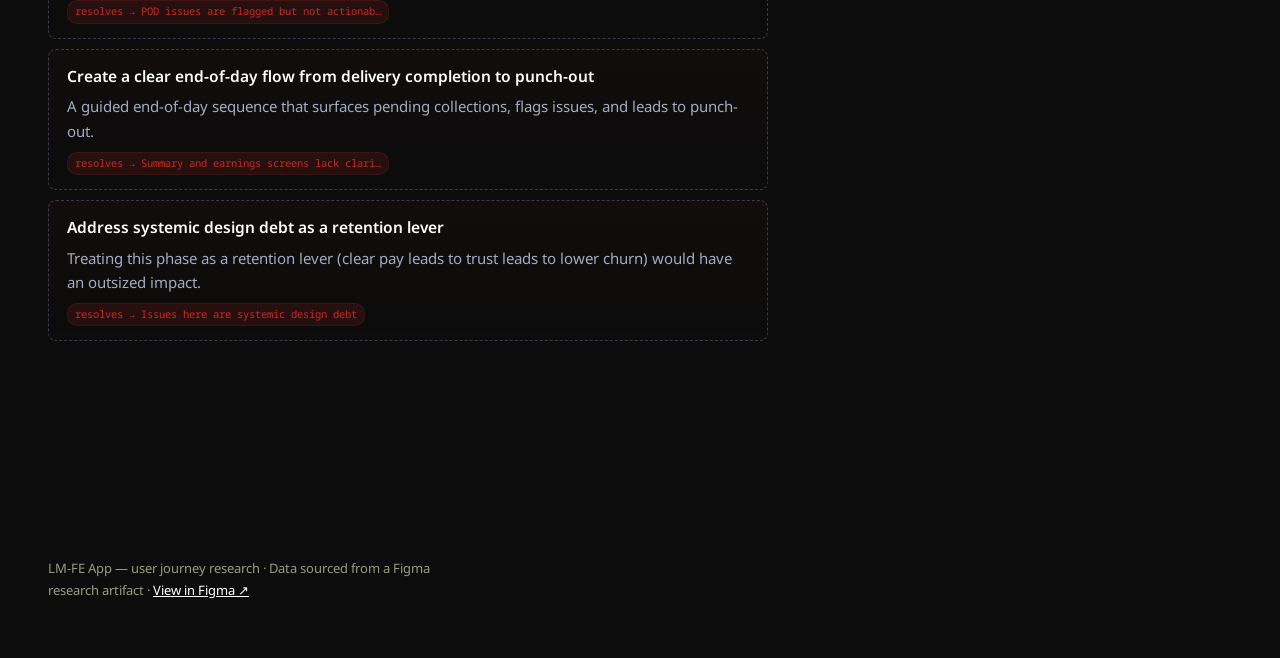
==== commit 1faf16a5: "Touchpoints as connected boxes with lines, wrapping to next line" ====
--- a/index.html
+++ b/index.html
@@ -8,7 +8,7 @@
 <link rel="preconnect" href="https://fonts.googleapis.com">
 <link rel="preconnect" href="https://fonts.gstatic.com" crossorigin>
 <link href="https://fonts.googleapis.com/css2?family=Noto+Sans:wght@300;400;500;600;700;800;900&family=Noto+Sans+Mono:wght@400;500;600;700&display=swap" rel="stylesheet">
-<link rel="stylesheet" href="assets/style.css?v=6">
+<link rel="stylesheet" href="assets/style.css?v=7">
 </head>
 <body>
 
--- a/assets/style.css
+++ b/assets/style.css
@@ -177,11 +177,11 @@
 .stage h2{ font-family:var(--display); font-weight:700; font-size:28px; margin:0 0 16px; max-width:26ch; }
 .stage-narrative{ max-width:var(--measure); font-size:17.5px; color:var(--ink-soft); margin:0 0 28px; }
 
-.stepper{ display:flex; flex-wrap:wrap; gap:0; margin:0 0 30px; padding:18px 0; border-top:1px solid var(--hairline); border-bottom:1px solid var(--hairline); }
-.step{ display:flex; align-items:flex-start; gap:9px; padding:4px 18px 4px 0; margin-right:18px; position:relative; max-width:220px; }
-.step:not(:last-child)::after{ content:'\2192'; position:absolute; right:-4px; top:2px; color:var(--hairline-strong); font-size:13px; }
-.step .idx{ font-family:var(--mono); font-size:11px; color:var(--signal-deep); font-weight:600; flex:none; padding-top:2px; }
-.step .txt{ font-family:var(--display); font-size:13px; line-height:1.35; }
+.stepper{ display:flex; flex-wrap:wrap; gap:16px; margin:0 0 30px; padding:0; align-items:stretch; }
+.step{ display:flex; align-items:center; gap:10px; padding:12px 16px; background:var(--paper-raised); border:1px solid var(--hairline); border-radius:var(--radius); position:relative; max-width:260px; min-width:180px; flex:1 1 auto; }
+.step:not(:last-child)::after{ content:''; position:absolute; right:-16px; top:50%; width:16px; height:1px; background:var(--hairline-strong); }
+.step .idx{ font-family:var(--mono); font-size:11px; color:var(--signal); font-weight:700; flex:none; width:22px; height:22px; border-radius:50%; background:var(--signal-tint); display:flex; align-items:center; justify-content:center; }
+.step .txt{ font-family:var(--body); font-size:13px; line-height:1.4; color:var(--ink); }
 
 .user-note{
   font-family:var(--display); font-size:14px; color:var(--ink-soft); font-style:normal;
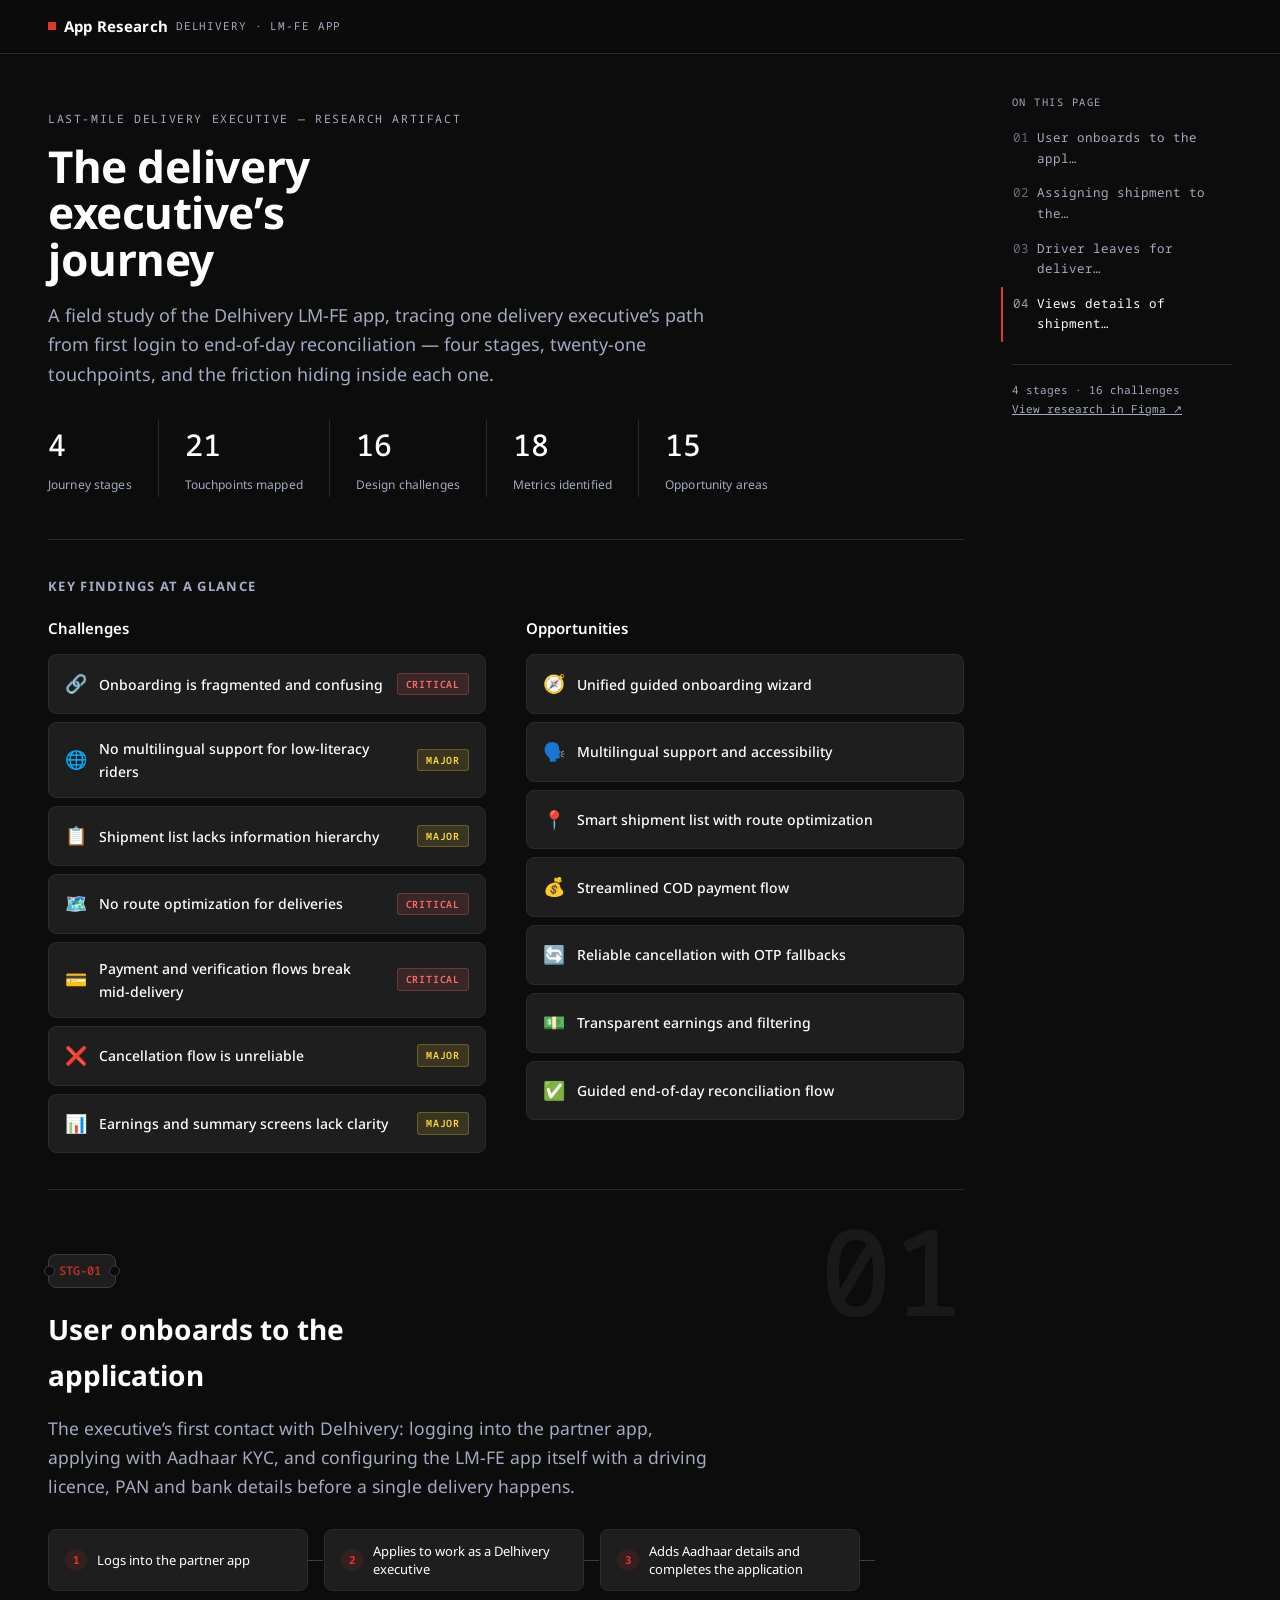
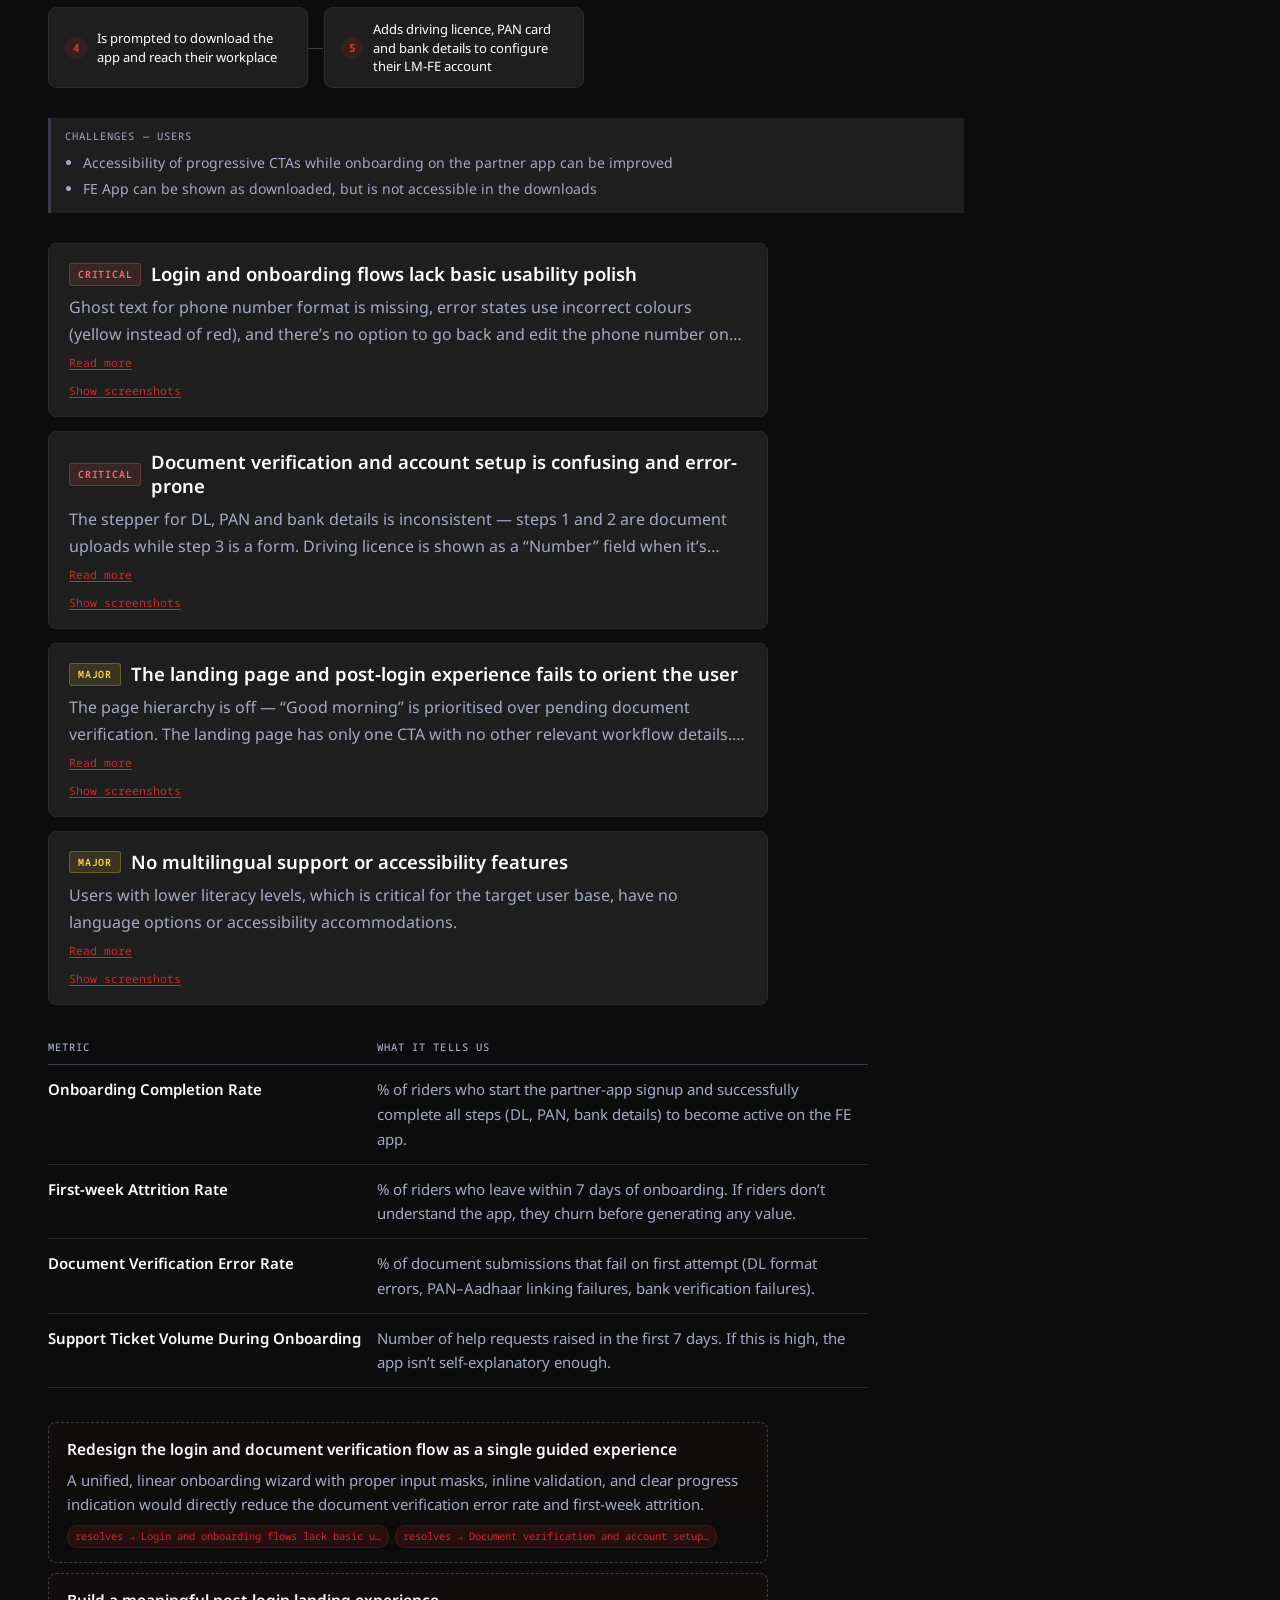
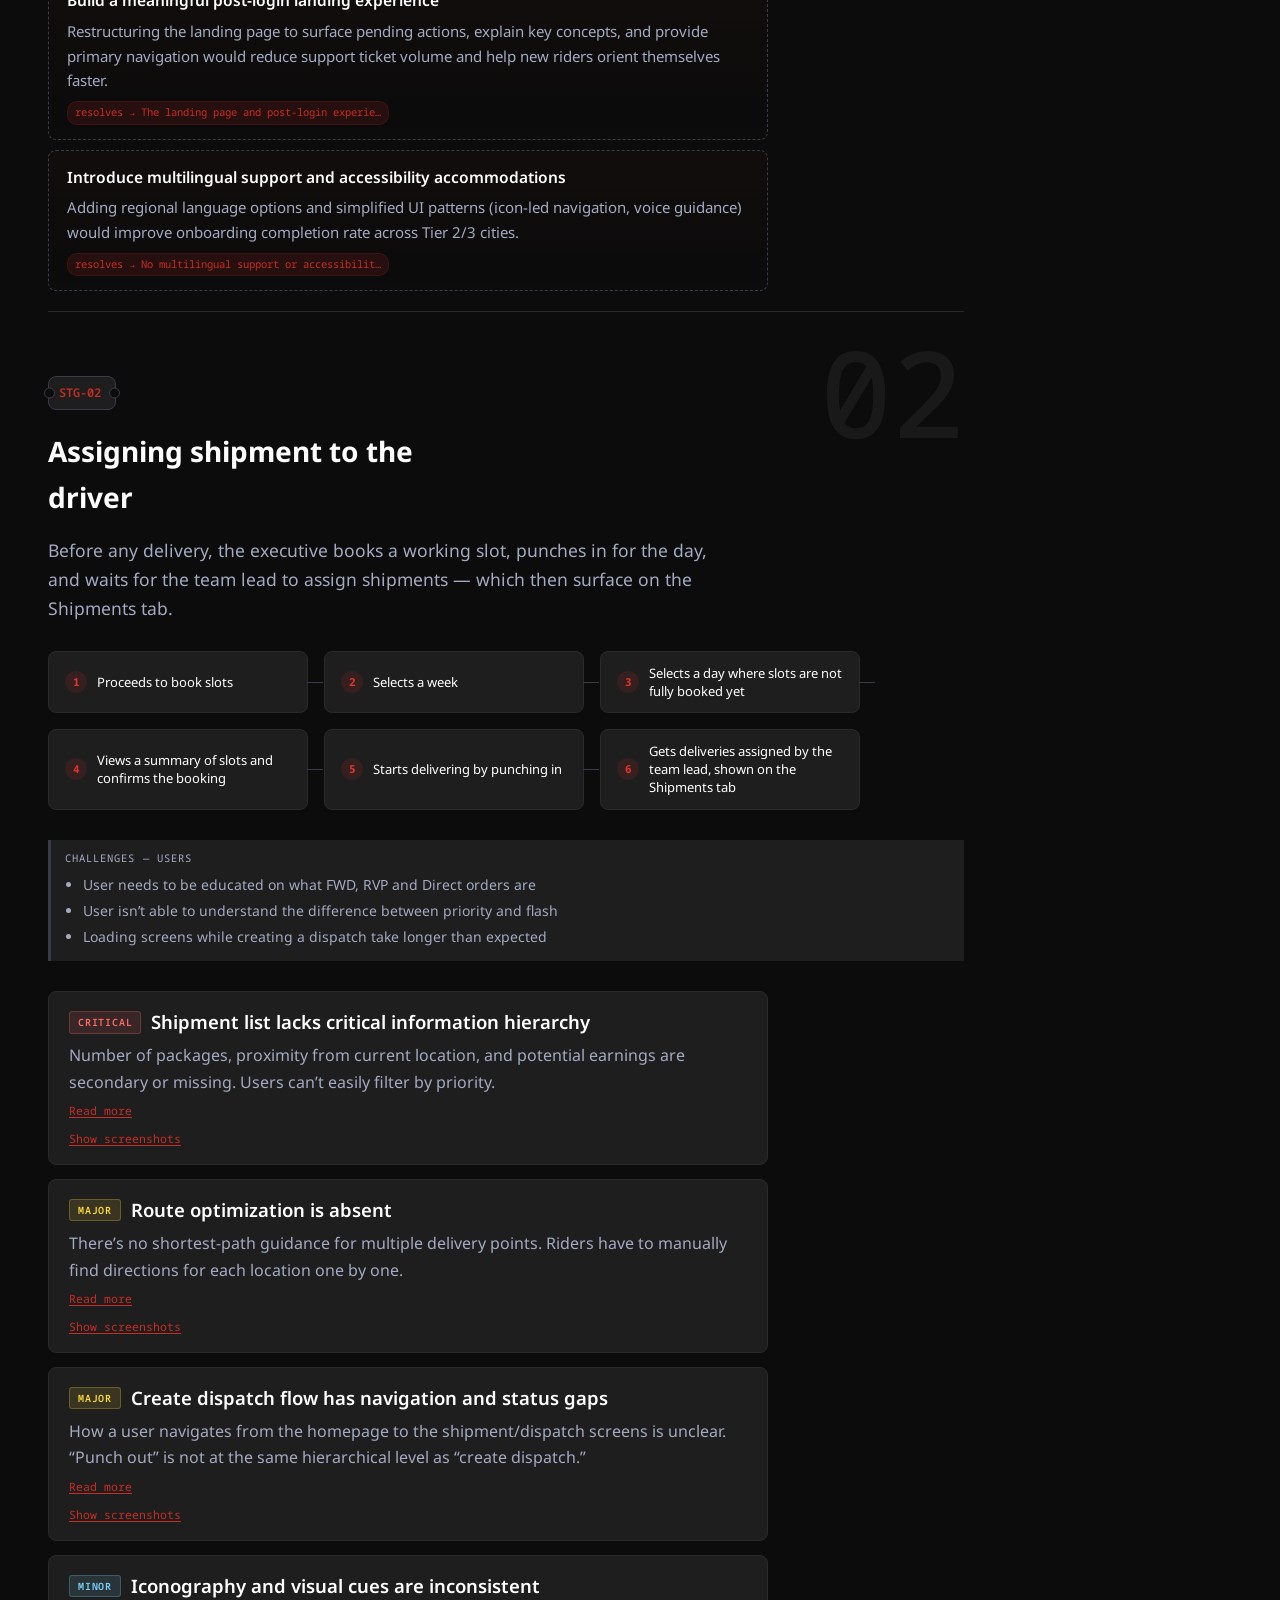
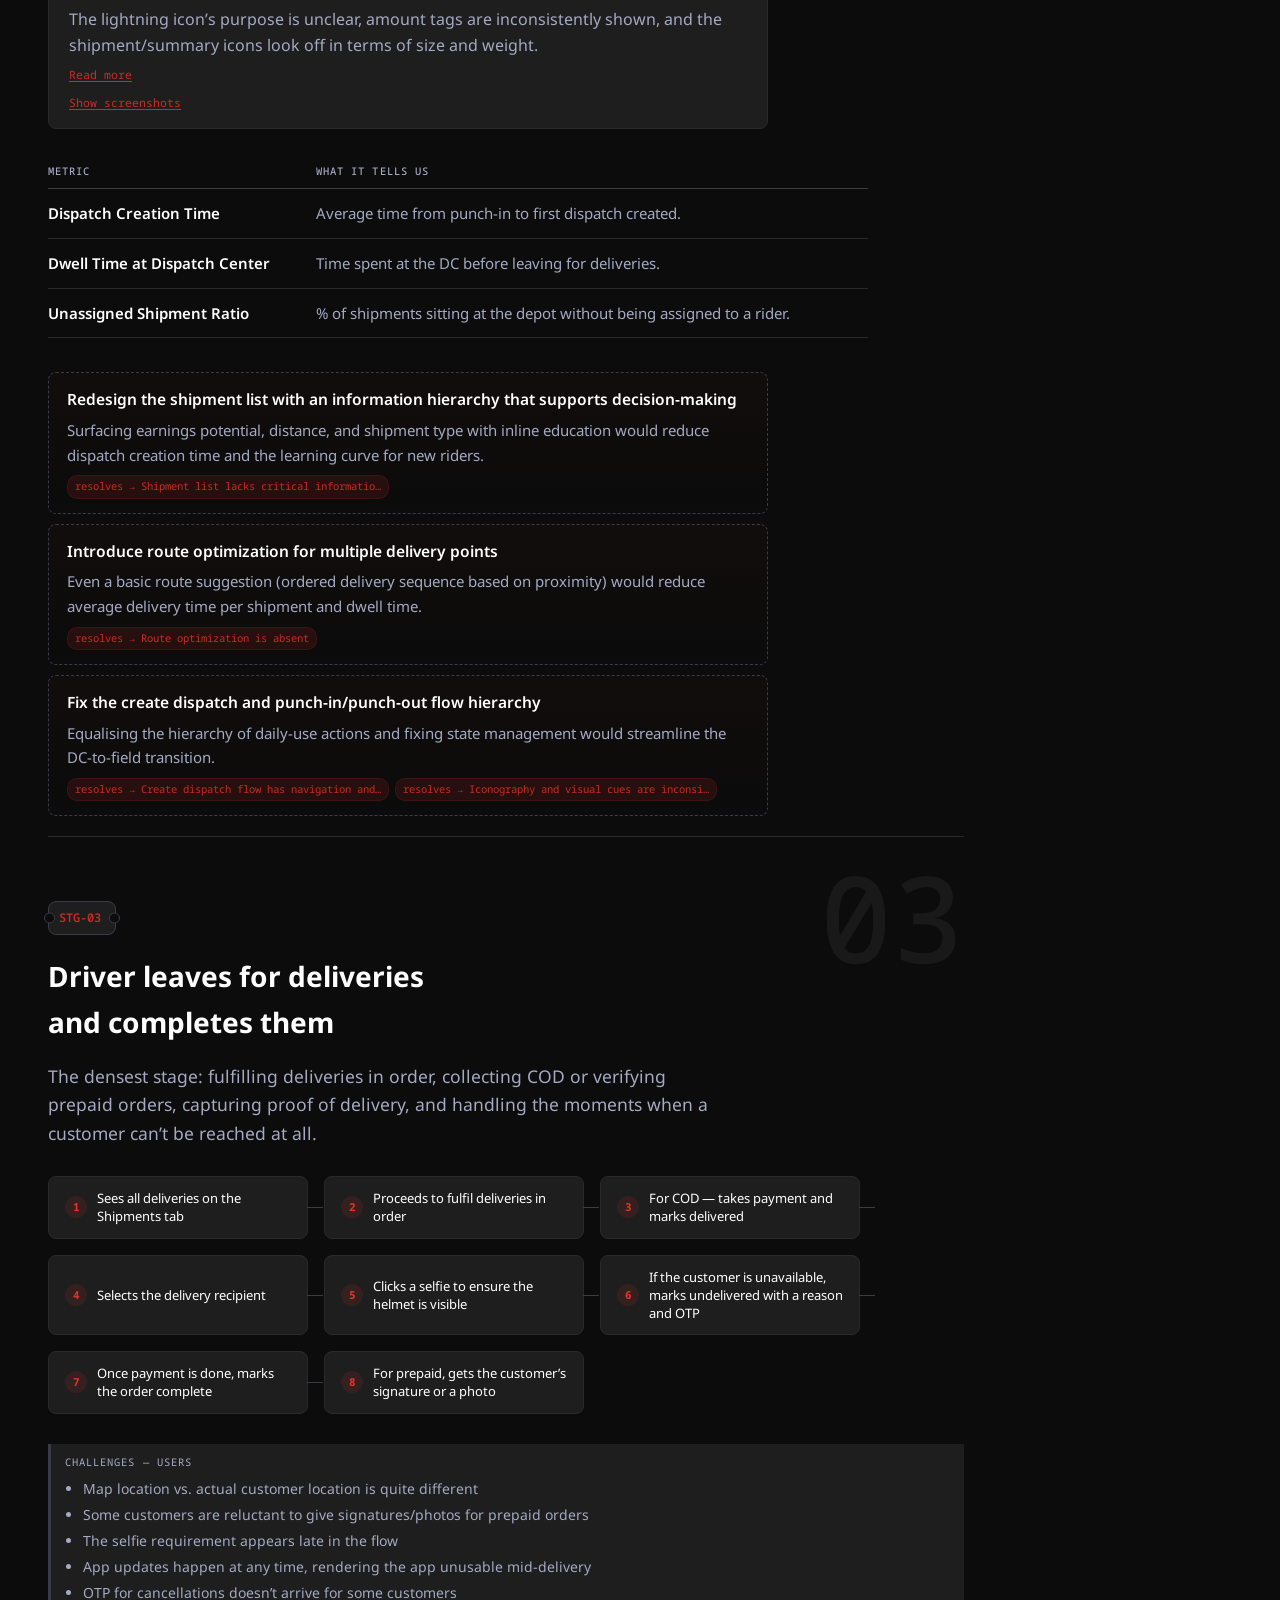
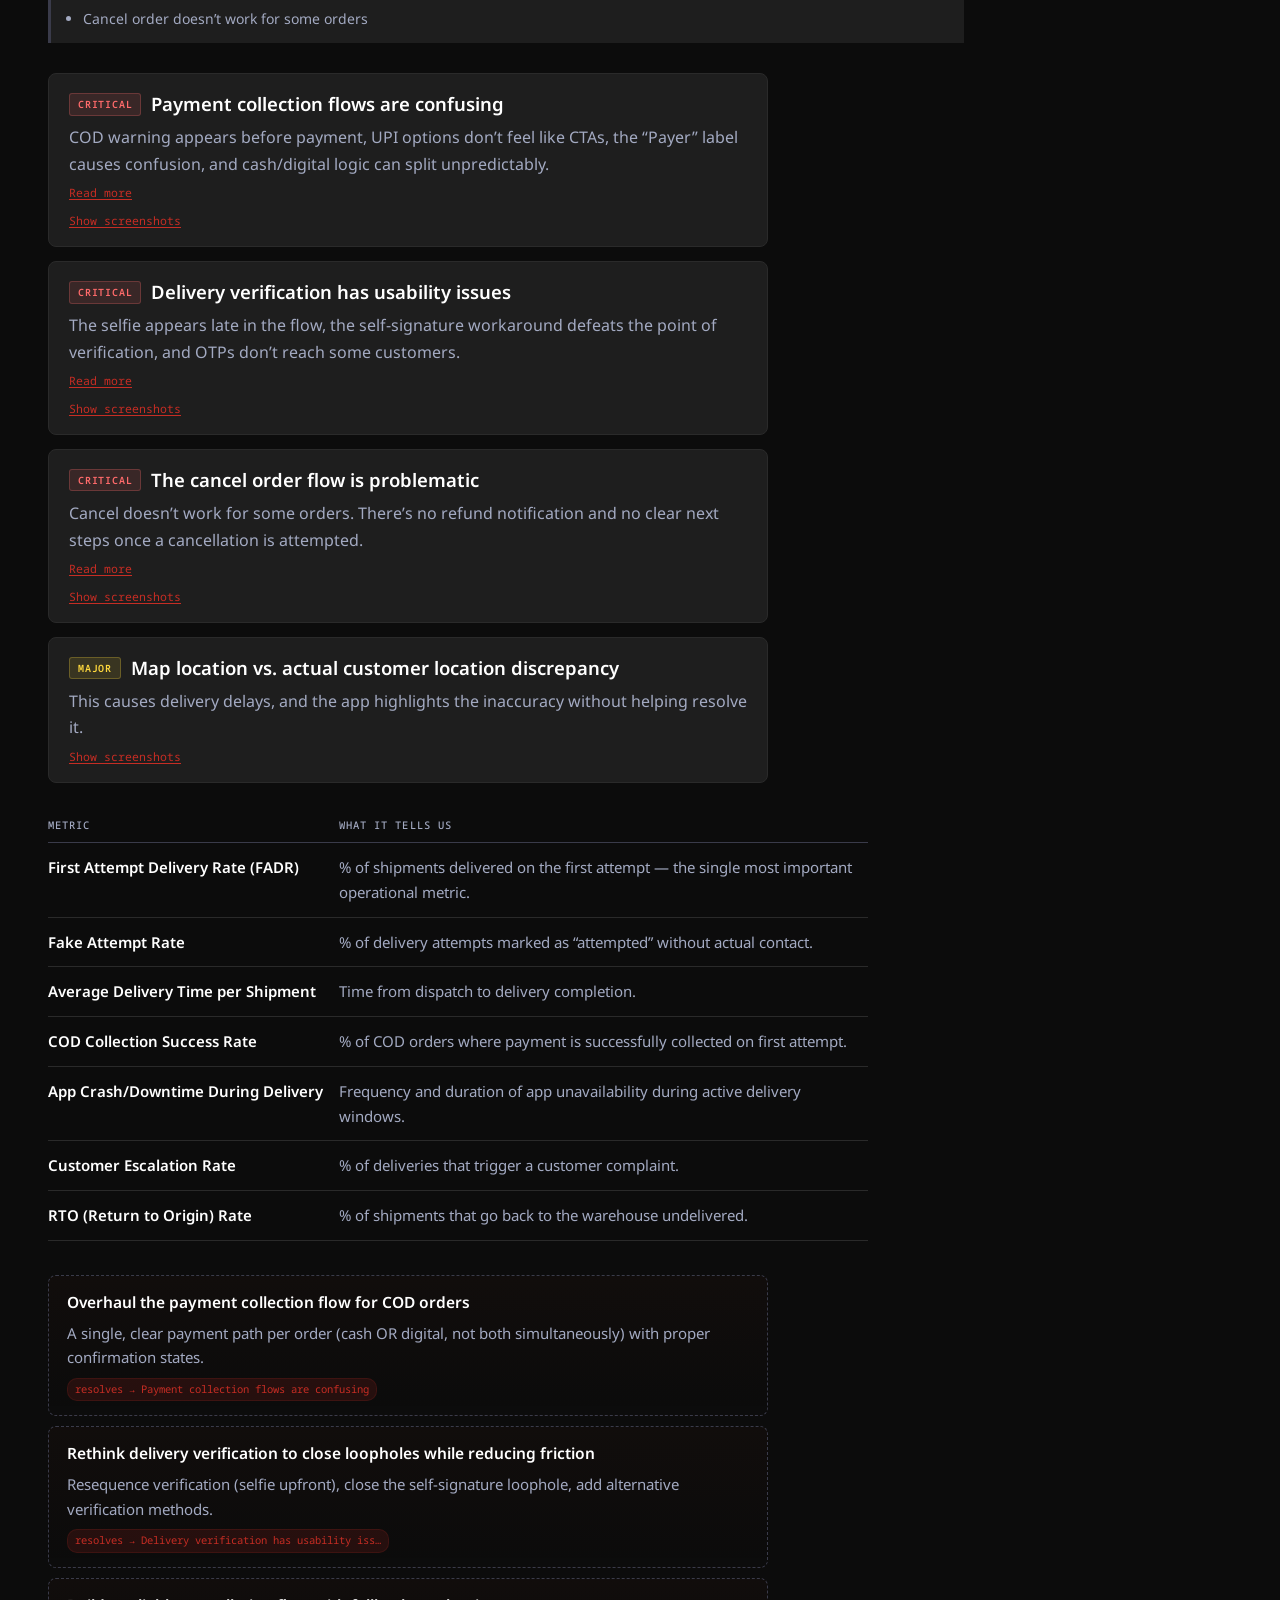
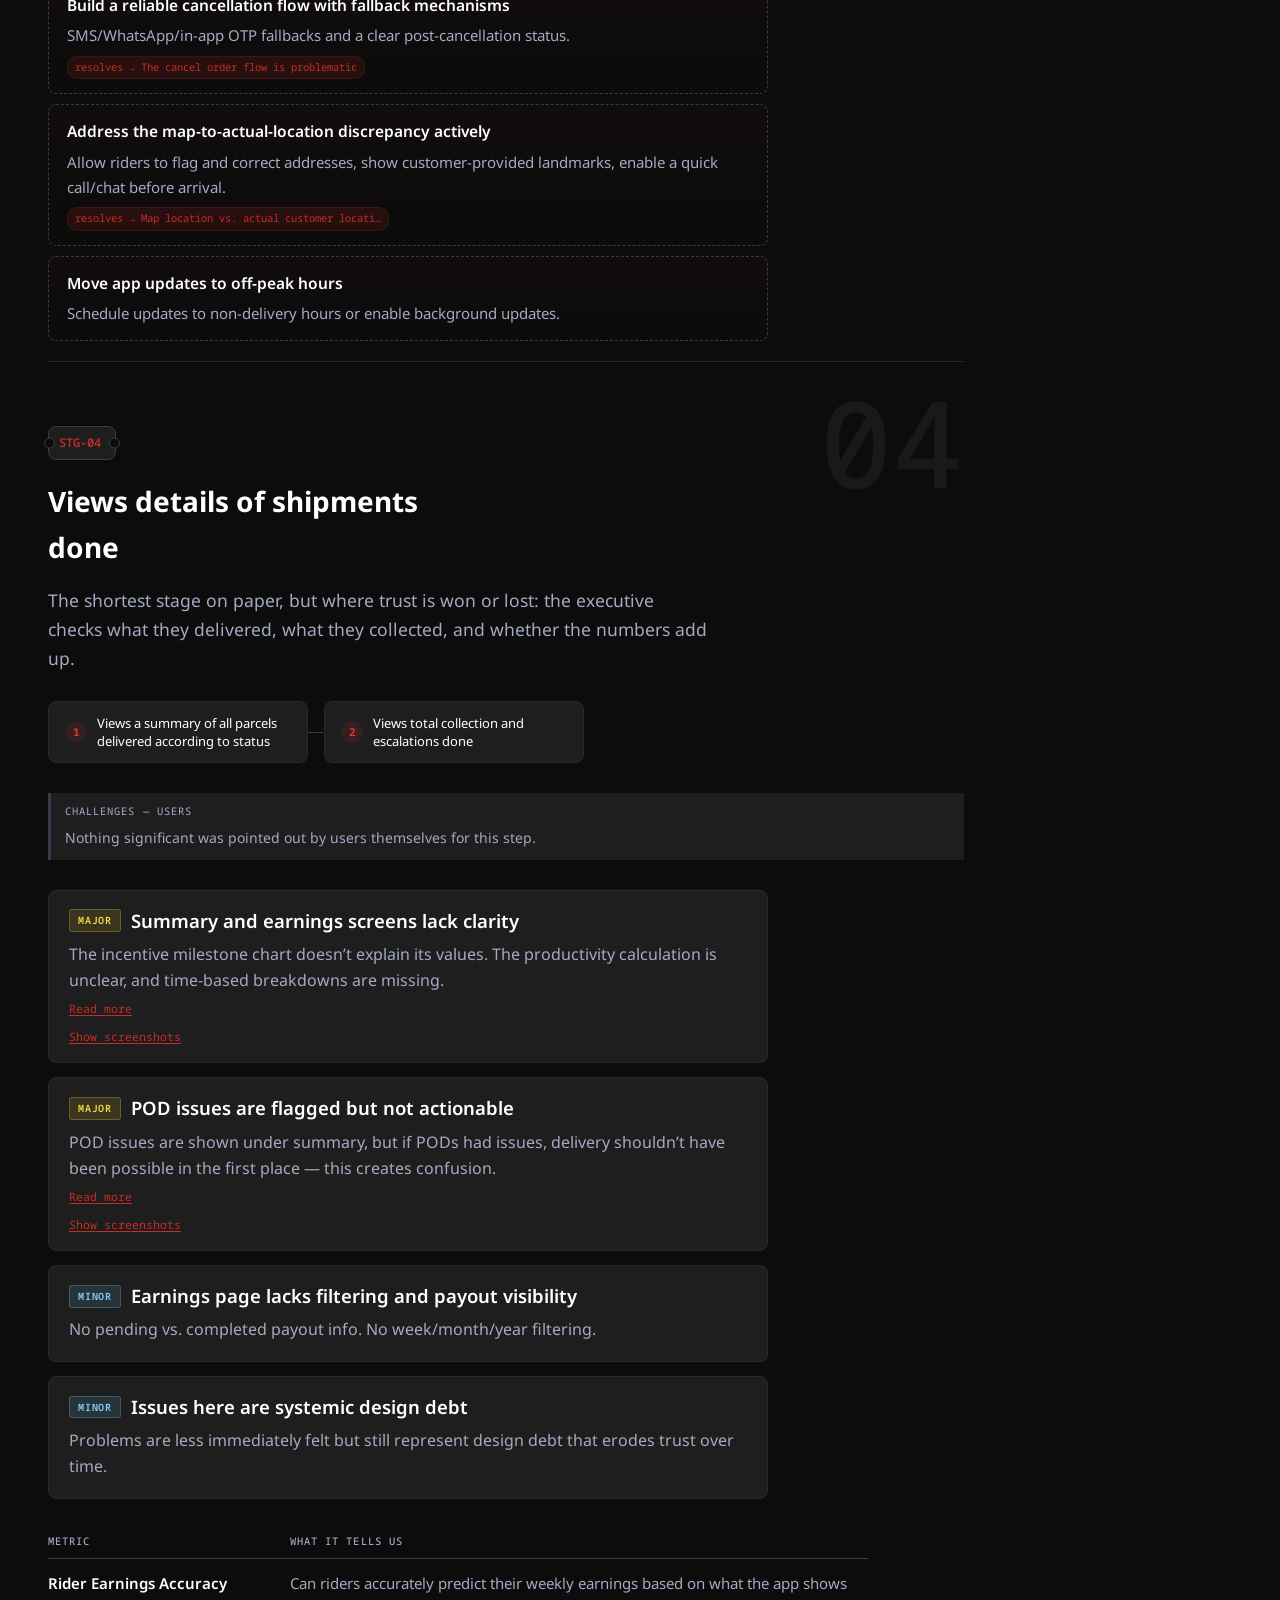
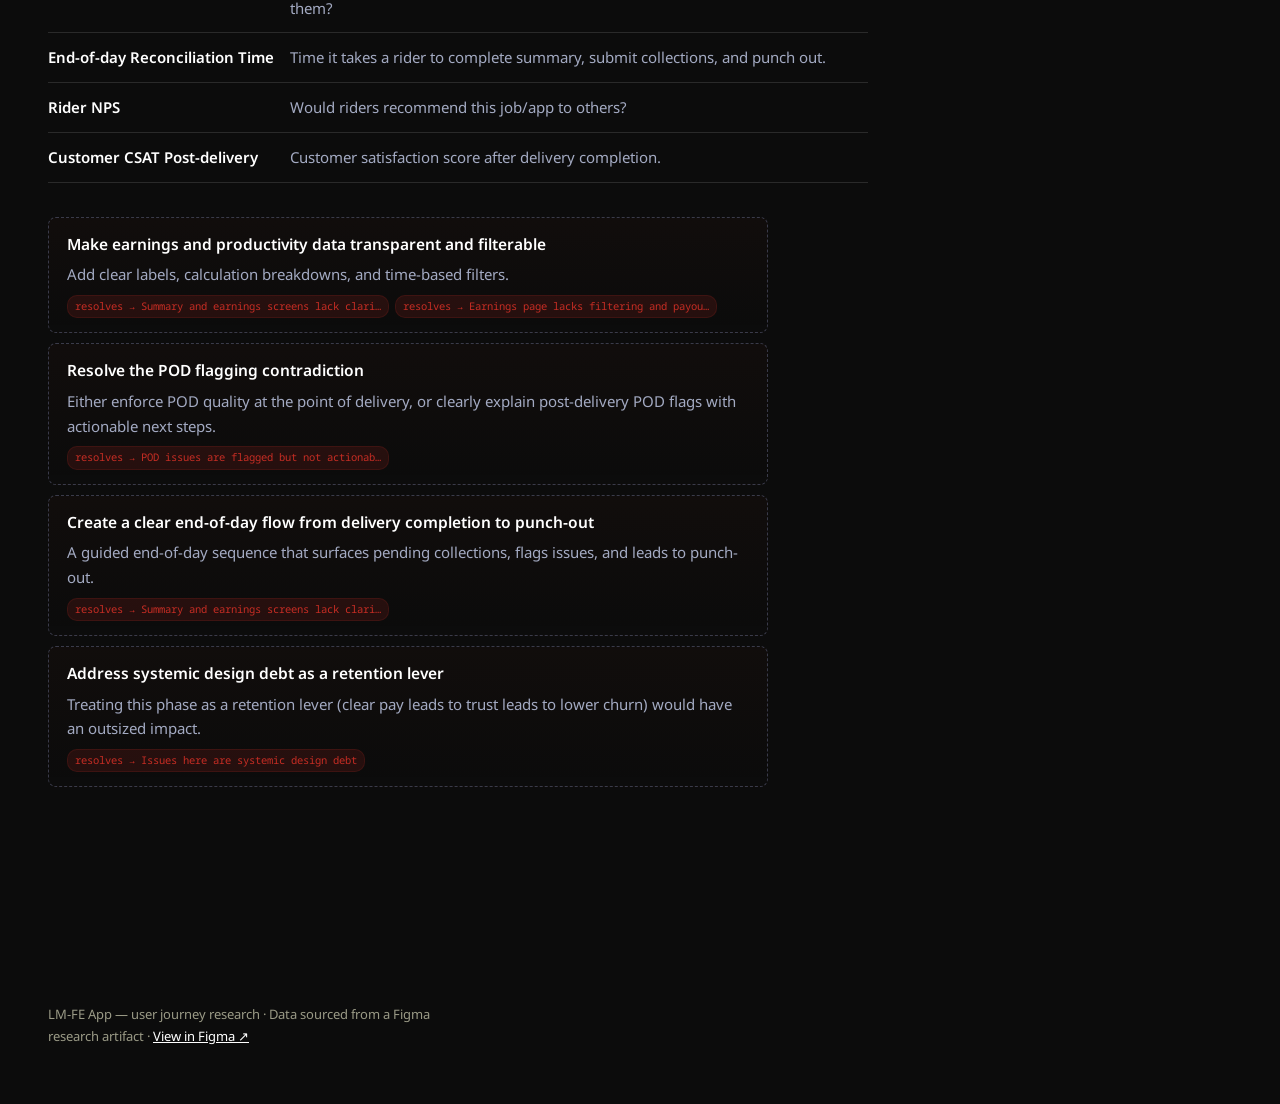
==== commit ada2224a: "Read more only for long text, screenshots hidden by default with toggle" ====
--- a/index.html
+++ b/index.html
@@ -8,7 +8,7 @@
 <link rel="preconnect" href="https://fonts.googleapis.com">
 <link rel="preconnect" href="https://fonts.gstatic.com" crossorigin>
 <link href="https://fonts.googleapis.com/css2?family=Noto+Sans:wght@300;400;500;600;700;800;900&family=Noto+Sans+Mono:wght@400;500;600;700&display=swap" rel="stylesheet">
-<link rel="stylesheet" href="assets/style.css?v=7">
+<link rel="stylesheet" href="assets/style.css?v=8">
 </head>
 <body>
 
@@ -36,6 +36,6 @@
 </div>
 
 <script src="assets/data.js?v=7"></script>
-<script src="assets/app.js?v=6"></script>
+<script src="assets/app.js?v=8"></script>
 </body>
 </html>
--- a/assets/style.css
+++ b/assets/style.css
@@ -216,6 +216,11 @@
   font-family:var(--mono); font-size:11.5px; background:none; border:0; color:var(--signal-deep);
   cursor:pointer; padding:8px 0 0; text-decoration:underline; text-underline-offset:2px;
 }
+.ev-toggle{
+  font-family:var(--mono); font-size:11.5px; background:none; border:0; color:var(--signal-deep);
+  cursor:pointer; padding:8px 0 0; text-decoration:underline; text-underline-offset:2px; display:block;
+}
+.hidden{ display:none !important; }
 
 /* evidence rail */
 .ev-rail{ display:flex; gap:10px; margin-top:14px; overflow-x:auto; padding-bottom:4px; scroll-snap-type:x proximity; }
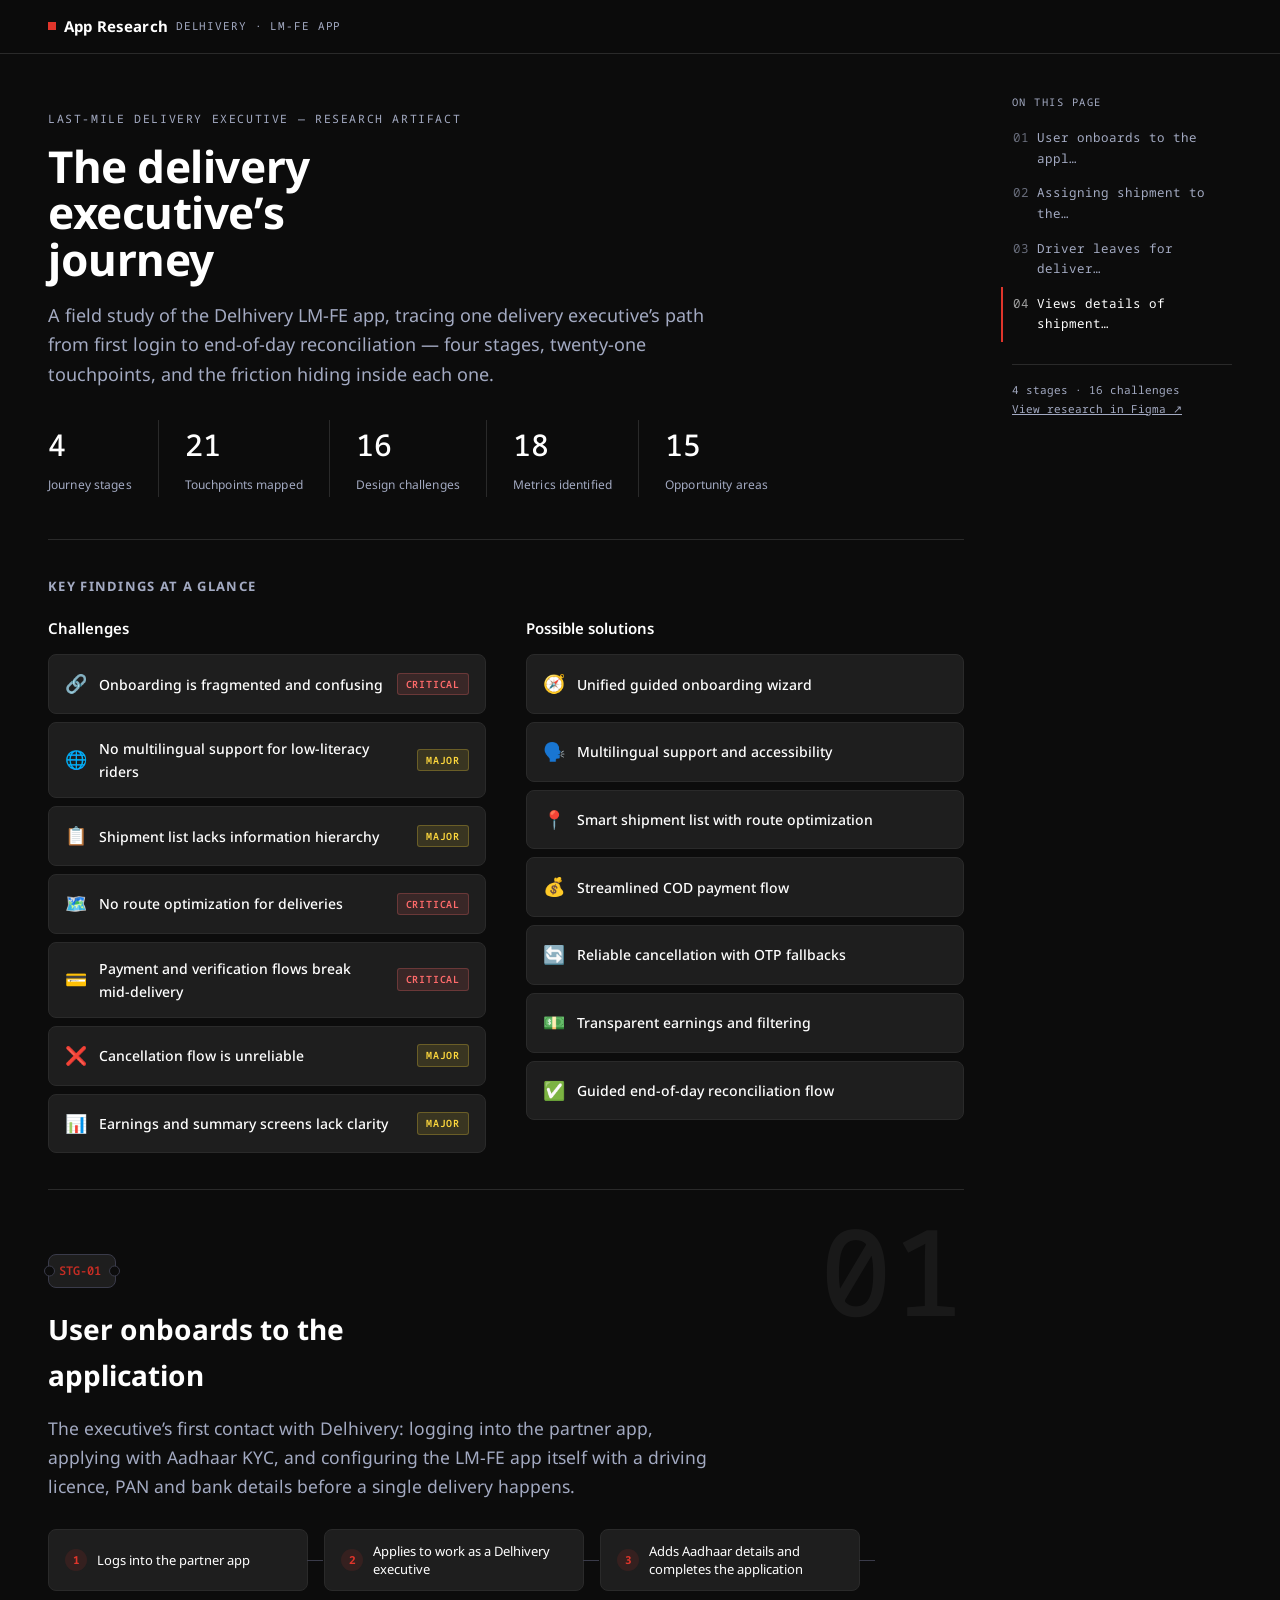
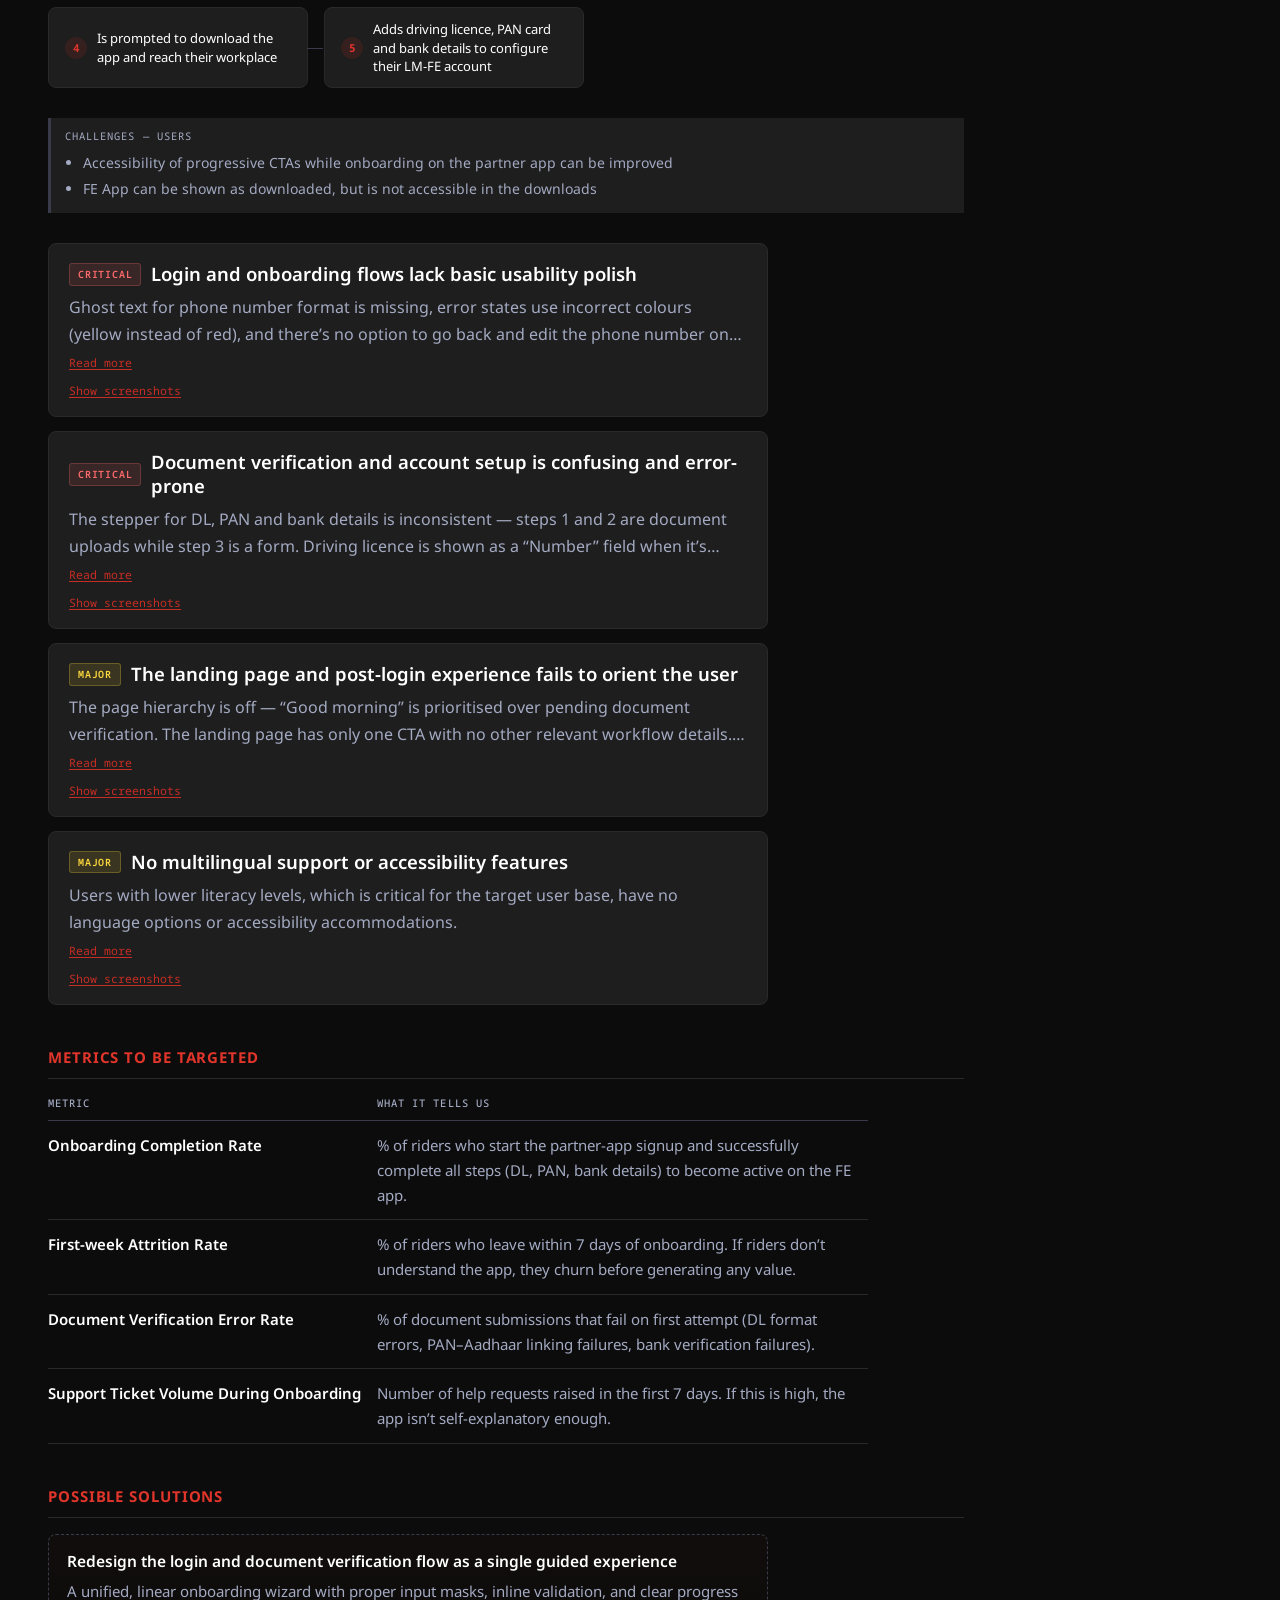
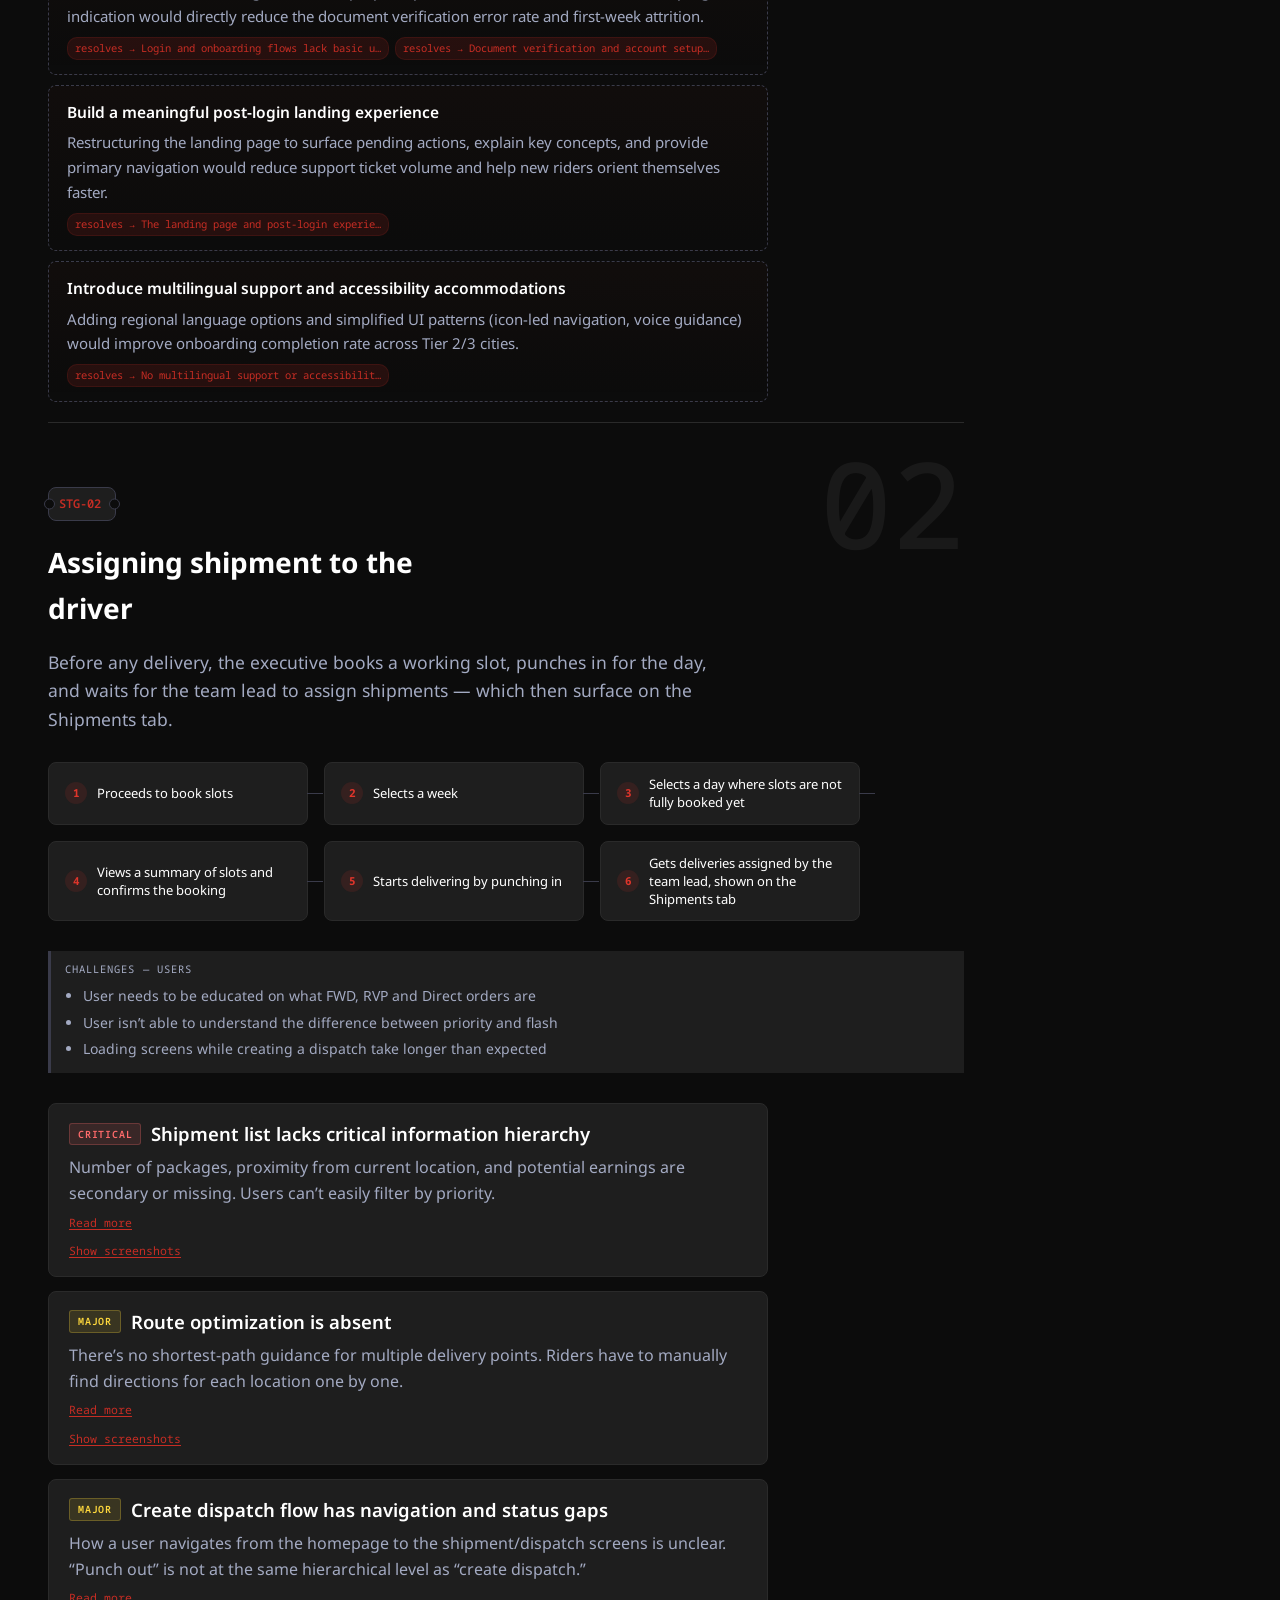
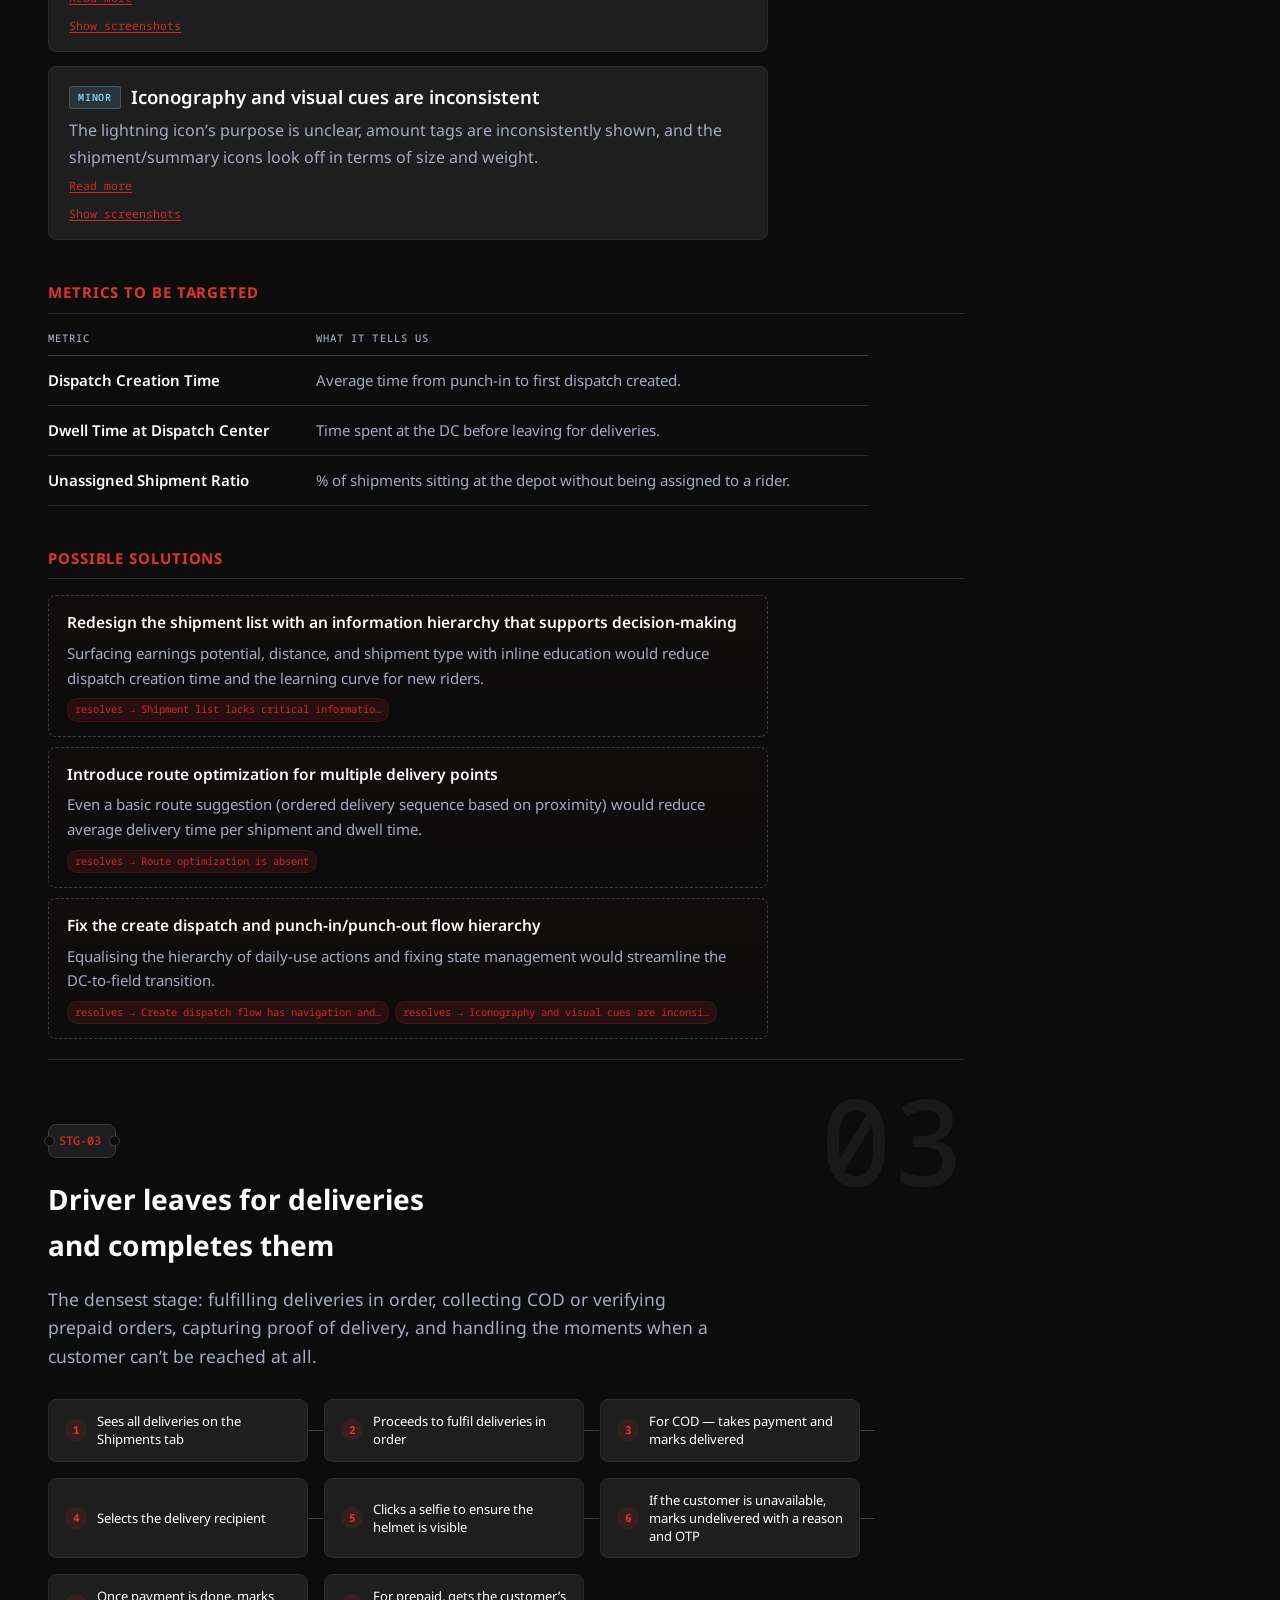
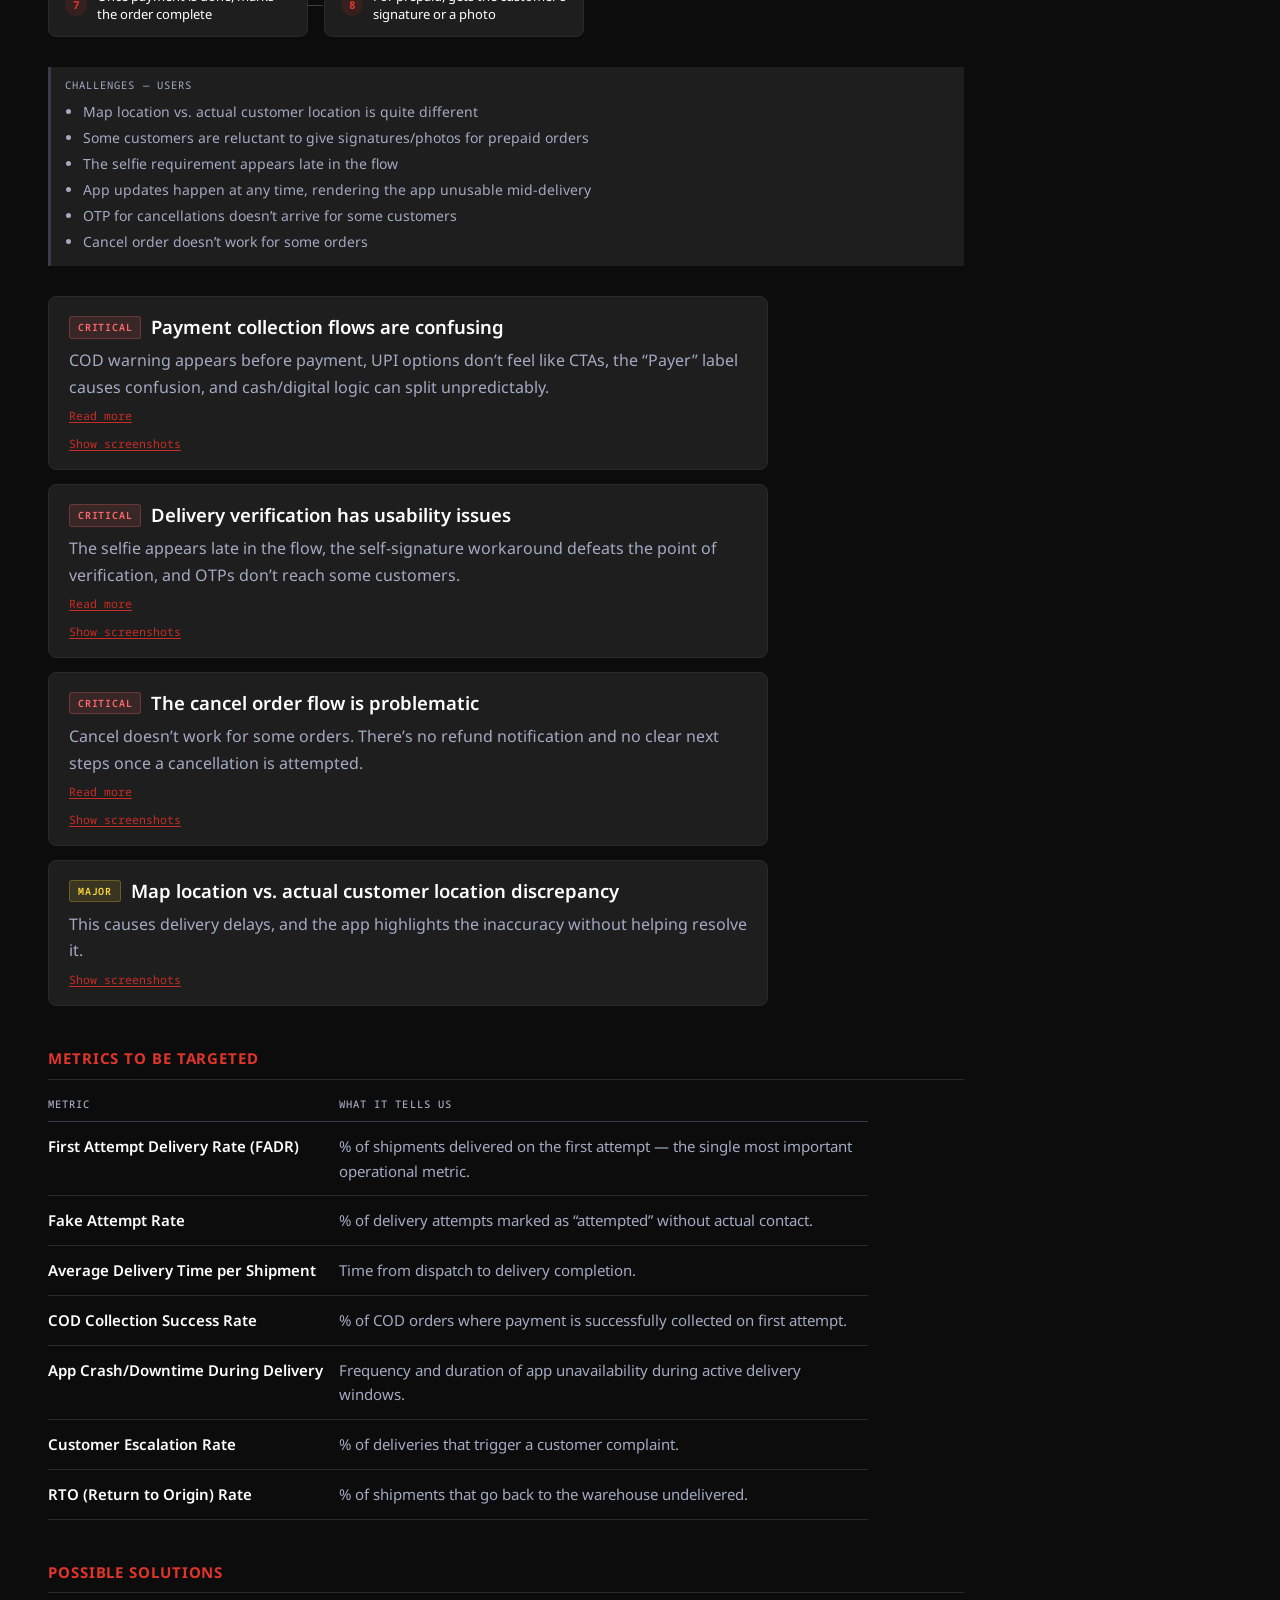
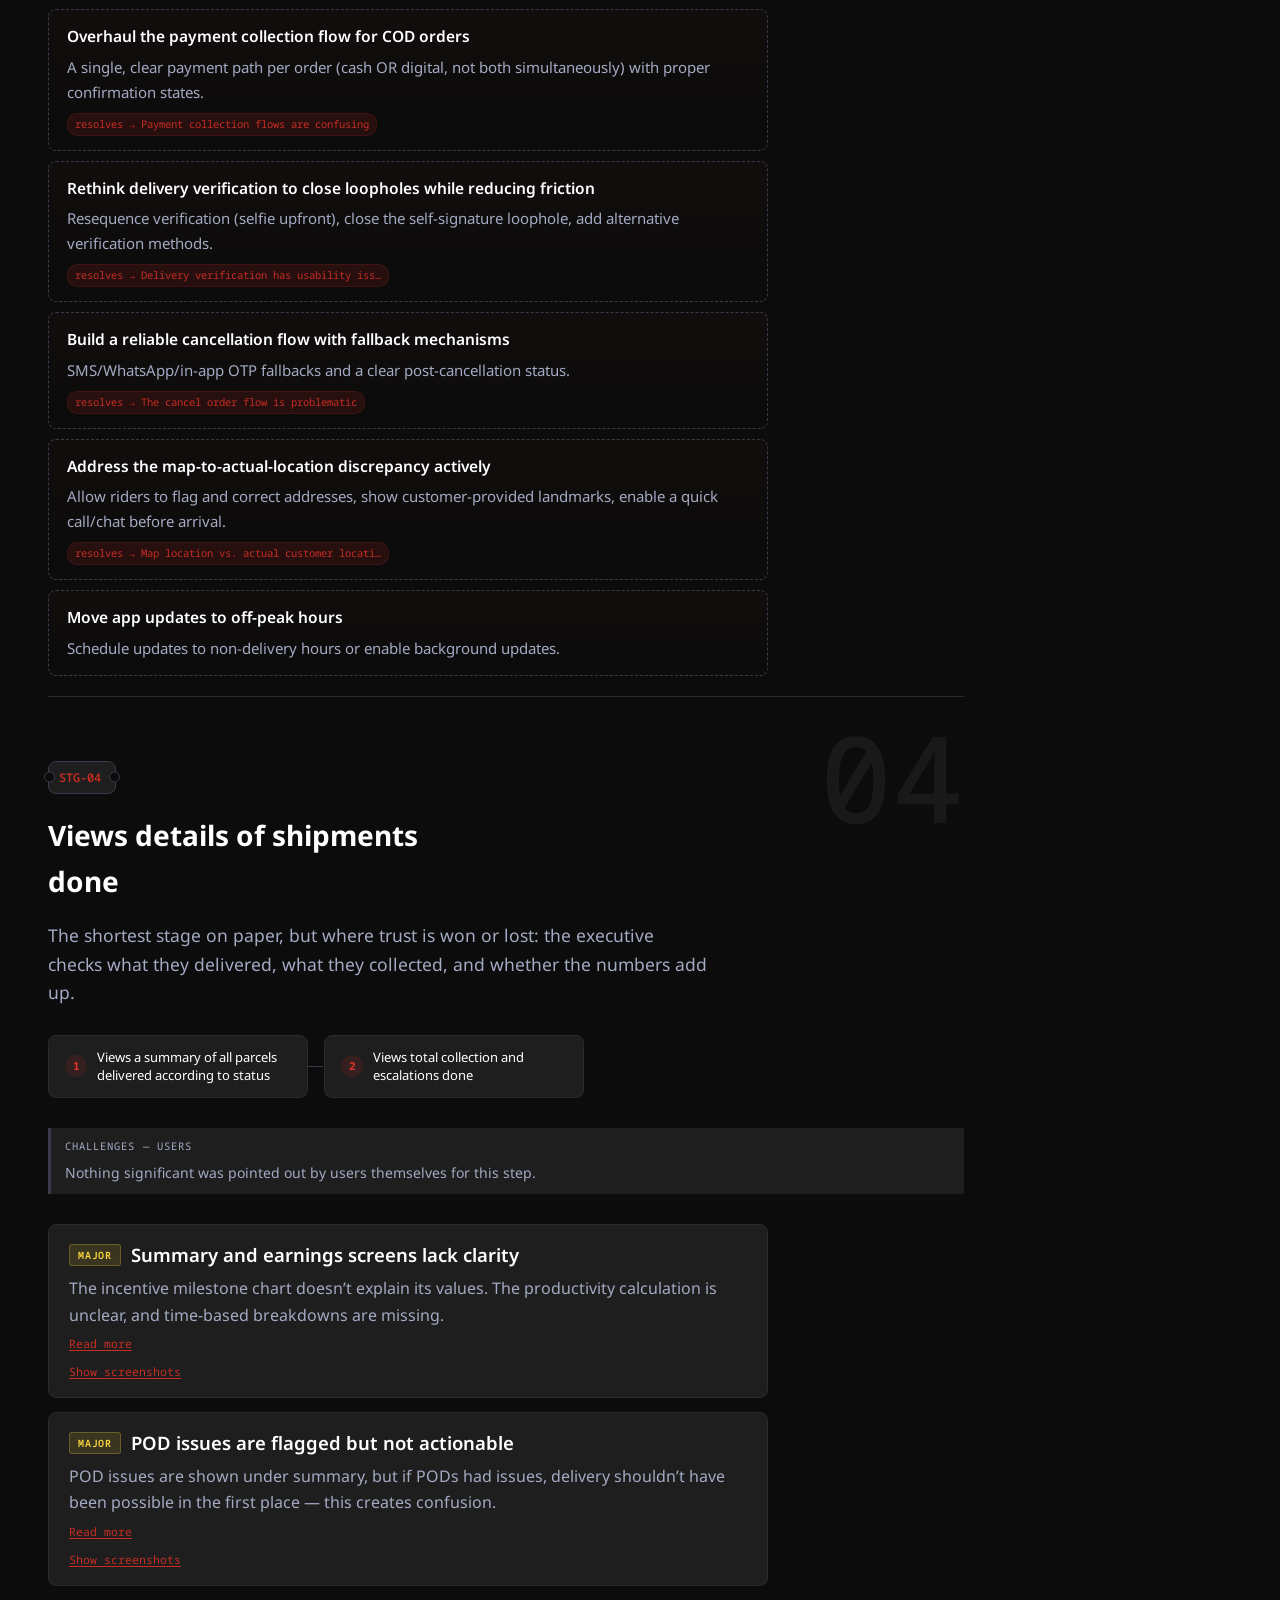
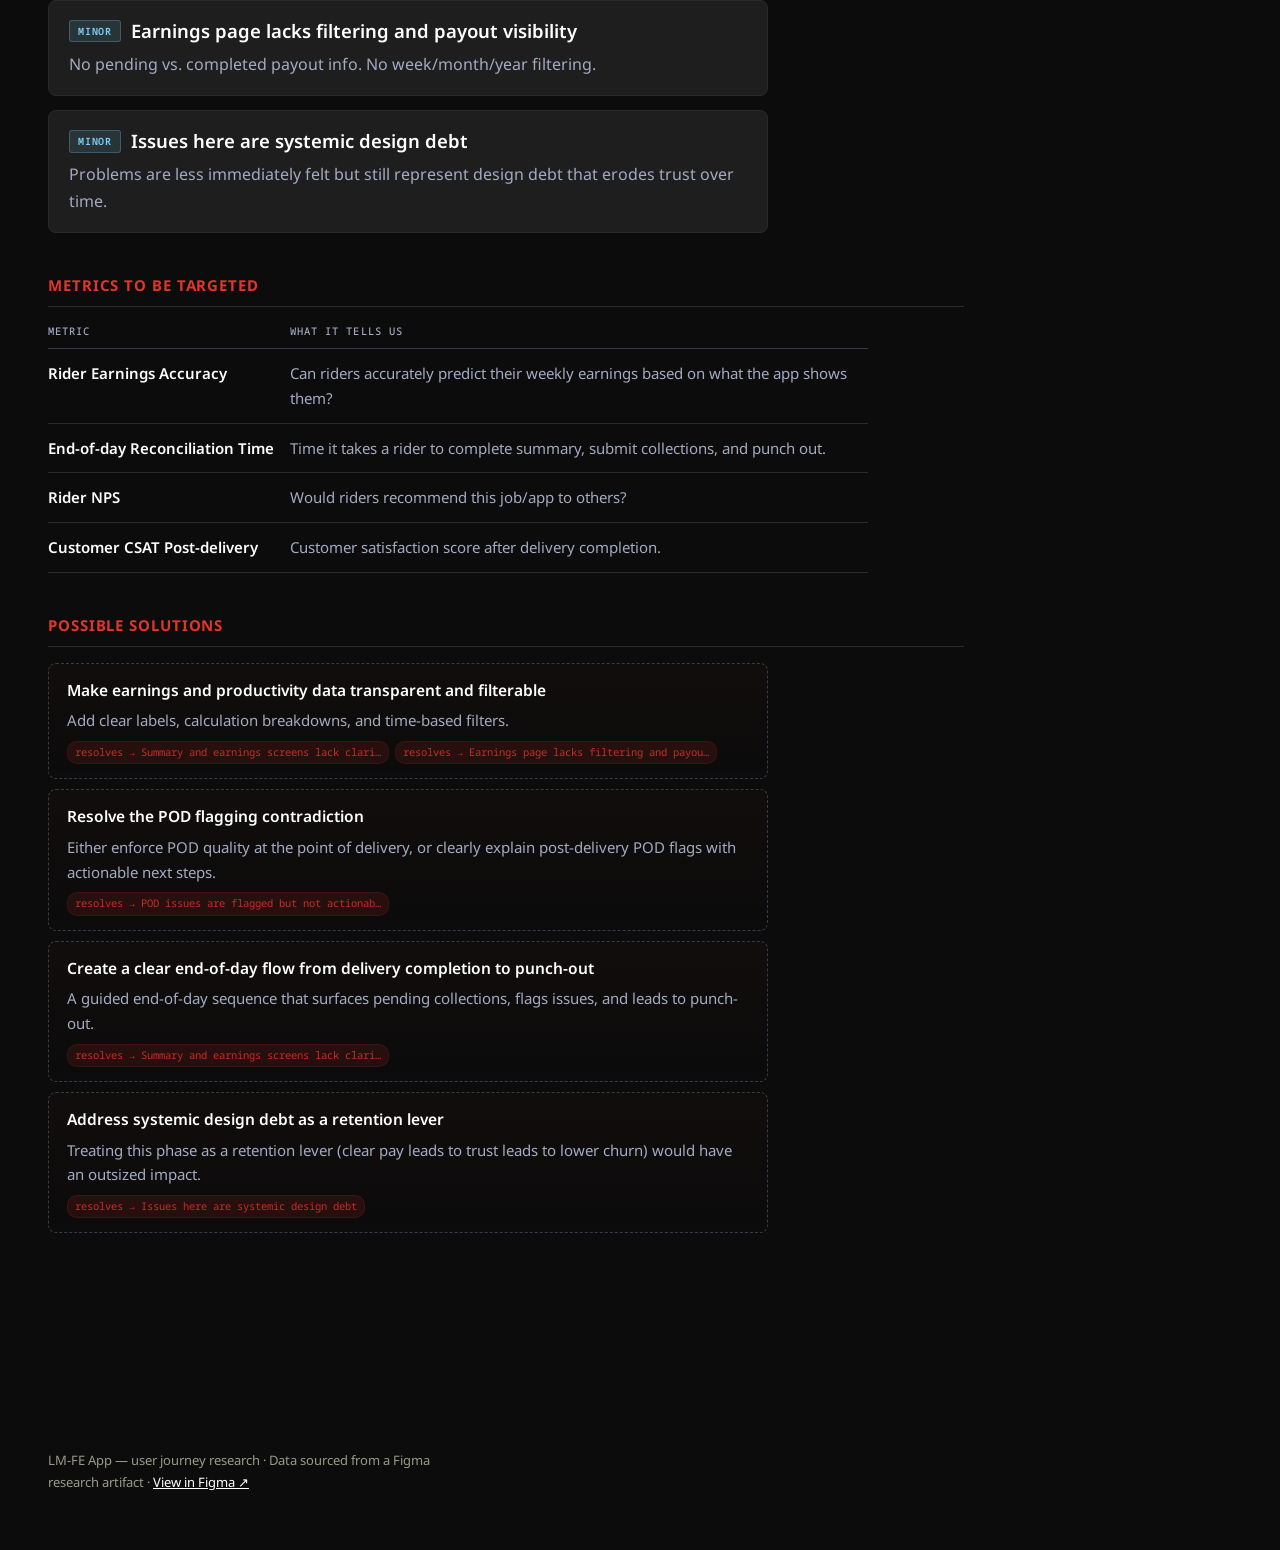
==== commit 66363d24: "Rename: Possible solutions + Metrics to be targeted, add section subtitles" ====
--- a/index.html
+++ b/index.html
@@ -8,7 +8,7 @@
 <link rel="preconnect" href="https://fonts.googleapis.com">
 <link rel="preconnect" href="https://fonts.gstatic.com" crossorigin>
 <link href="https://fonts.googleapis.com/css2?family=Noto+Sans:wght@300;400;500;600;700;800;900&family=Noto+Sans+Mono:wght@400;500;600;700&display=swap" rel="stylesheet">
-<link rel="stylesheet" href="assets/style.css?v=8">
+<link rel="stylesheet" href="assets/style.css?v=9">
 </head>
 <body>
 
@@ -36,6 +36,6 @@
 </div>
 
 <script src="assets/data.js?v=7"></script>
-<script src="assets/app.js?v=8"></script>
+<script src="assets/app.js?v=9"></script>
 </body>
 </html>
--- a/assets/style.css
+++ b/assets/style.css
@@ -242,6 +242,9 @@
 }
 .ev-thumb .cap{ font-size:10.5px; font-family:var(--mono); color:var(--ink-soft); margin-top:6px; line-height:1.3; display:block; }
 
+/* section subtitle */
+.section-subtitle{ font-family:var(--display); font-size:15px; font-weight:700; text-transform:uppercase; letter-spacing:0.06em; color:var(--signal); margin:40px 0 16px; padding-bottom:8px; border-bottom:1px solid var(--hairline); }
+
 /* metrics table */
 .metrics-table{ width:100%; max-width:820px; border-collapse:collapse; margin-bottom:34px; font-size:15px; }
 .metrics-table th{
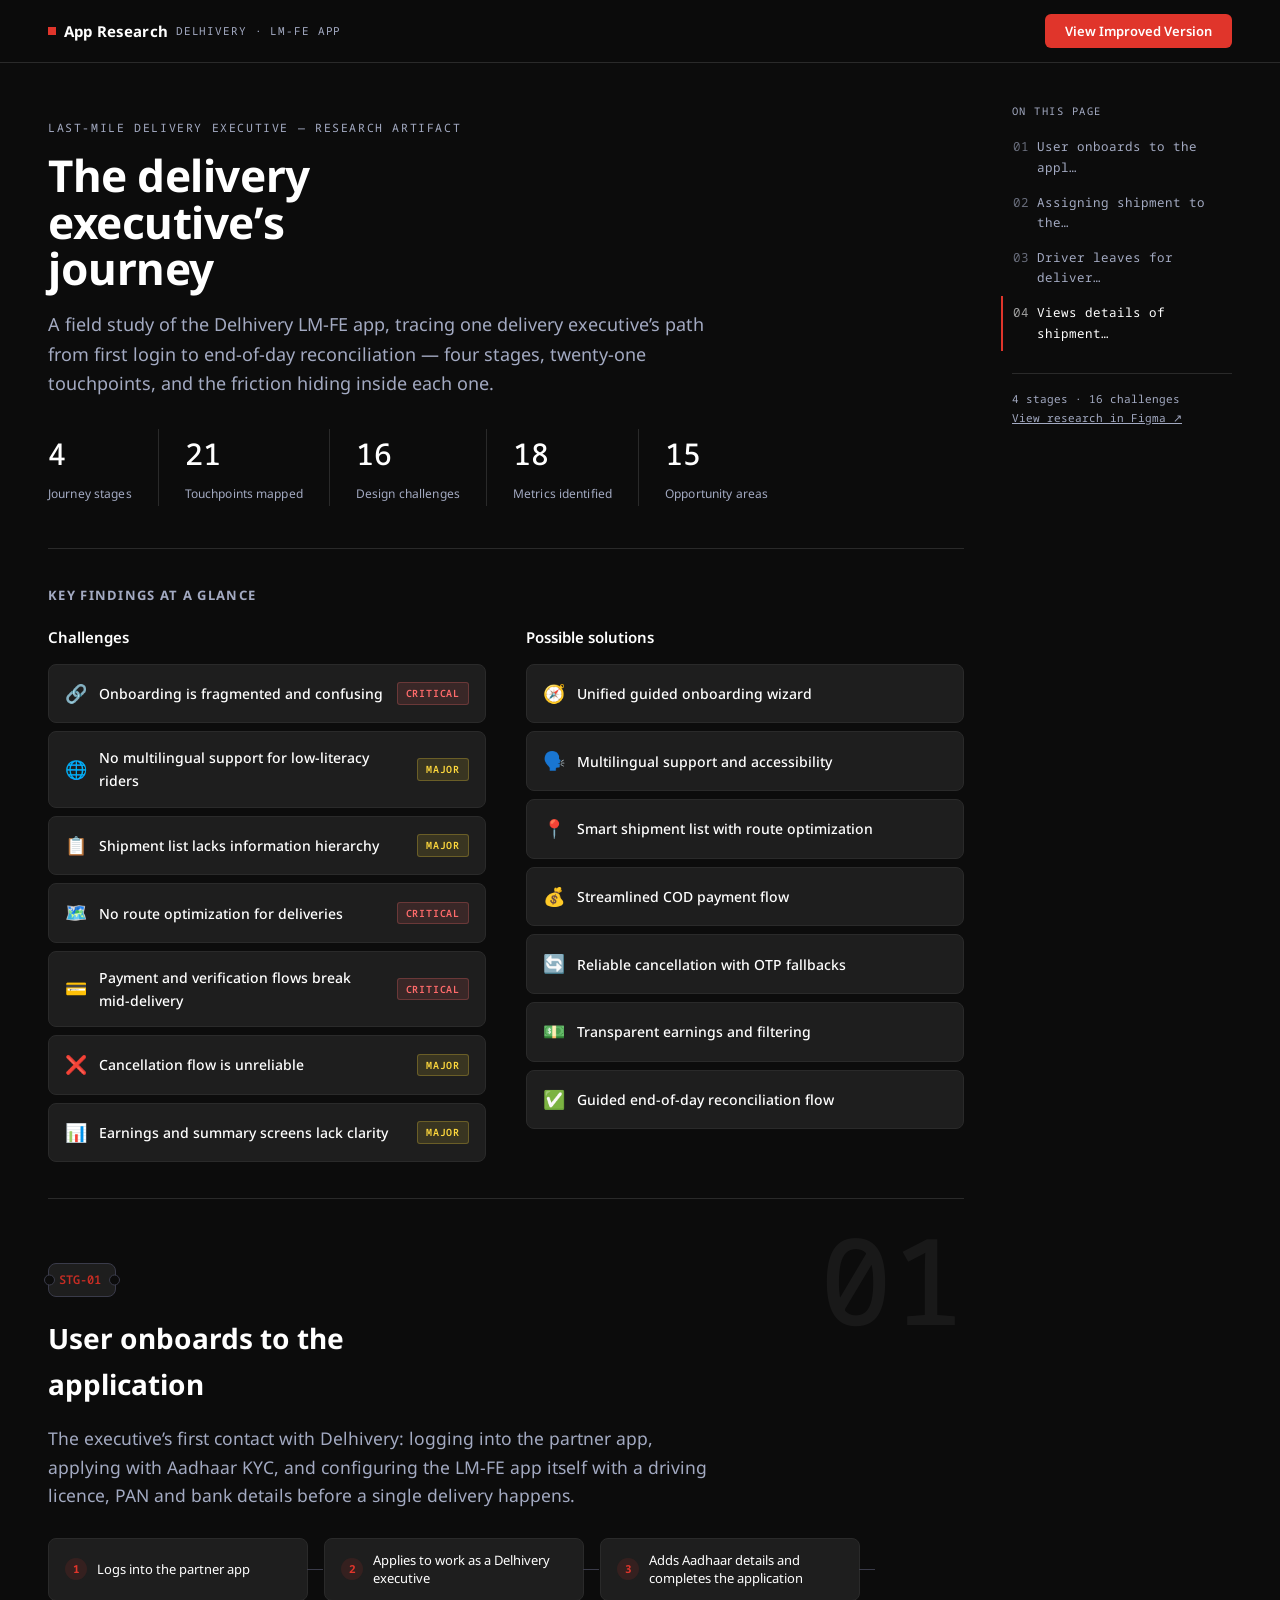
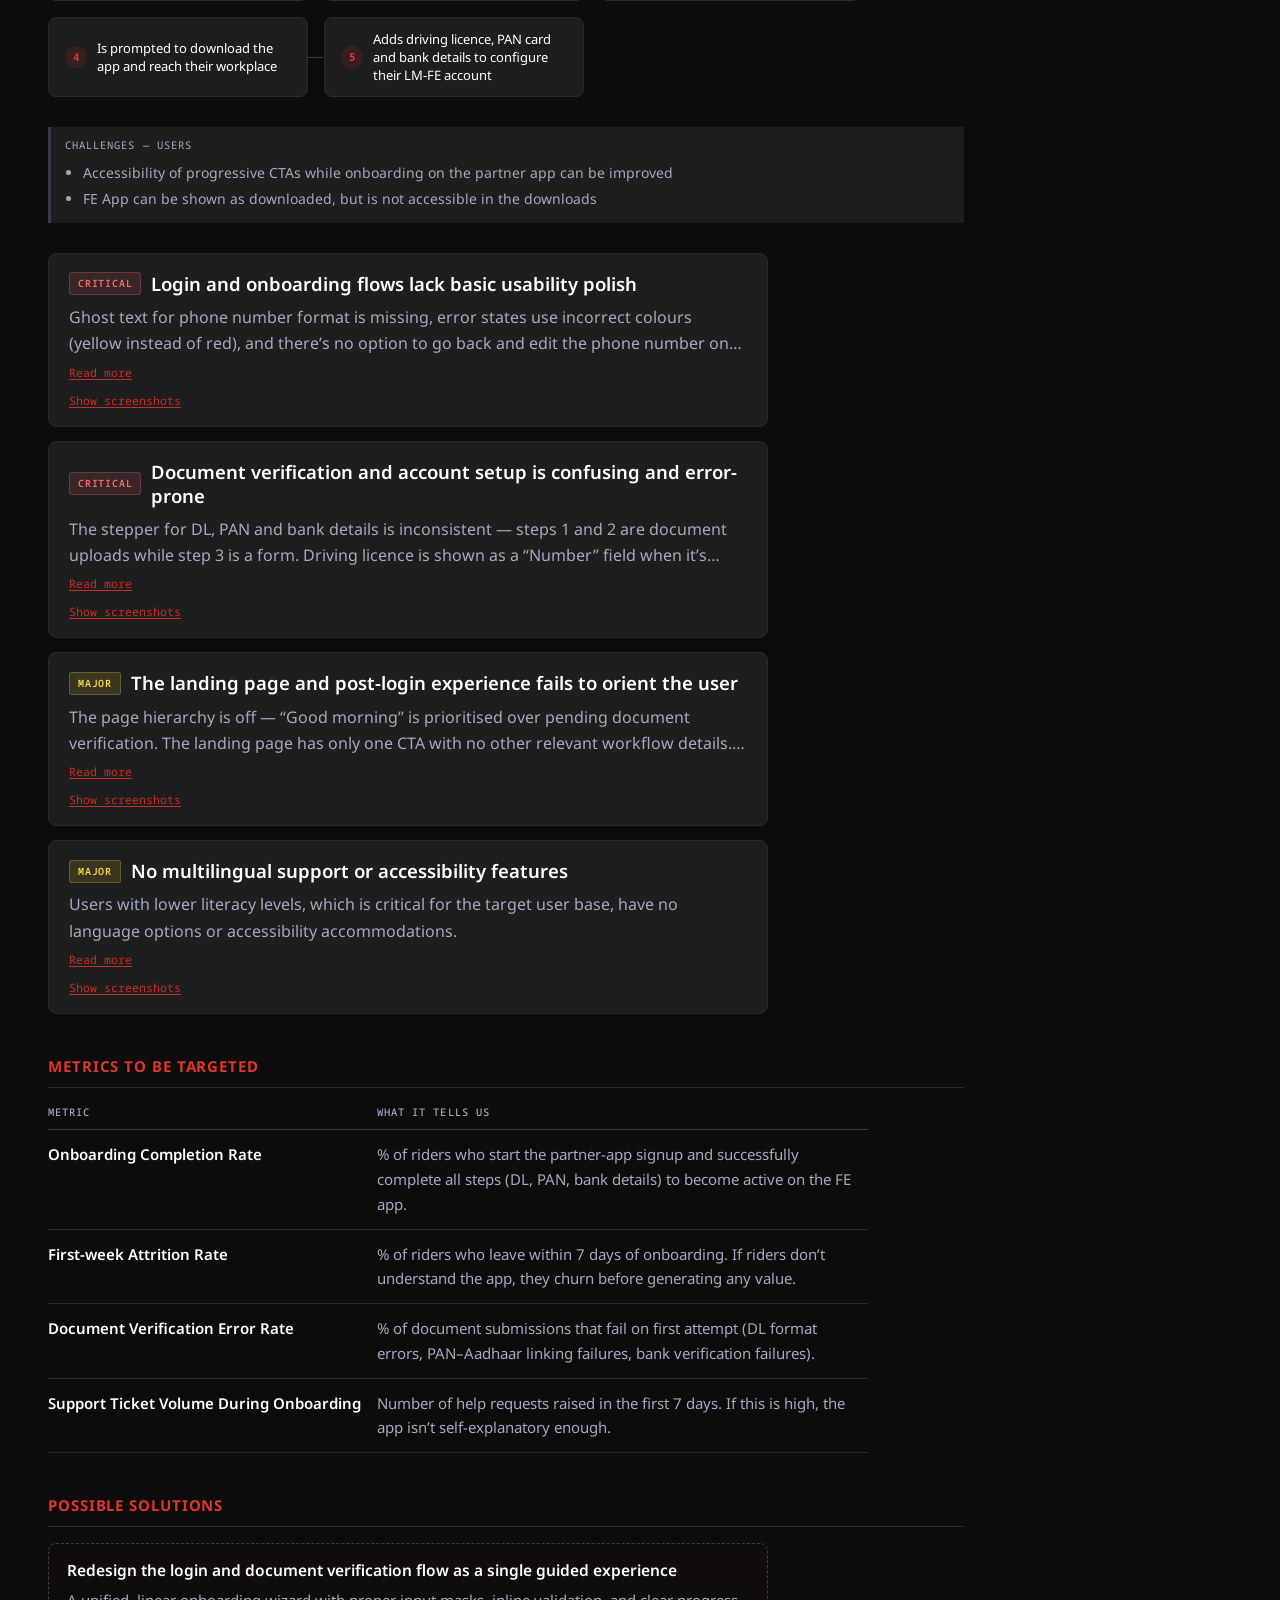
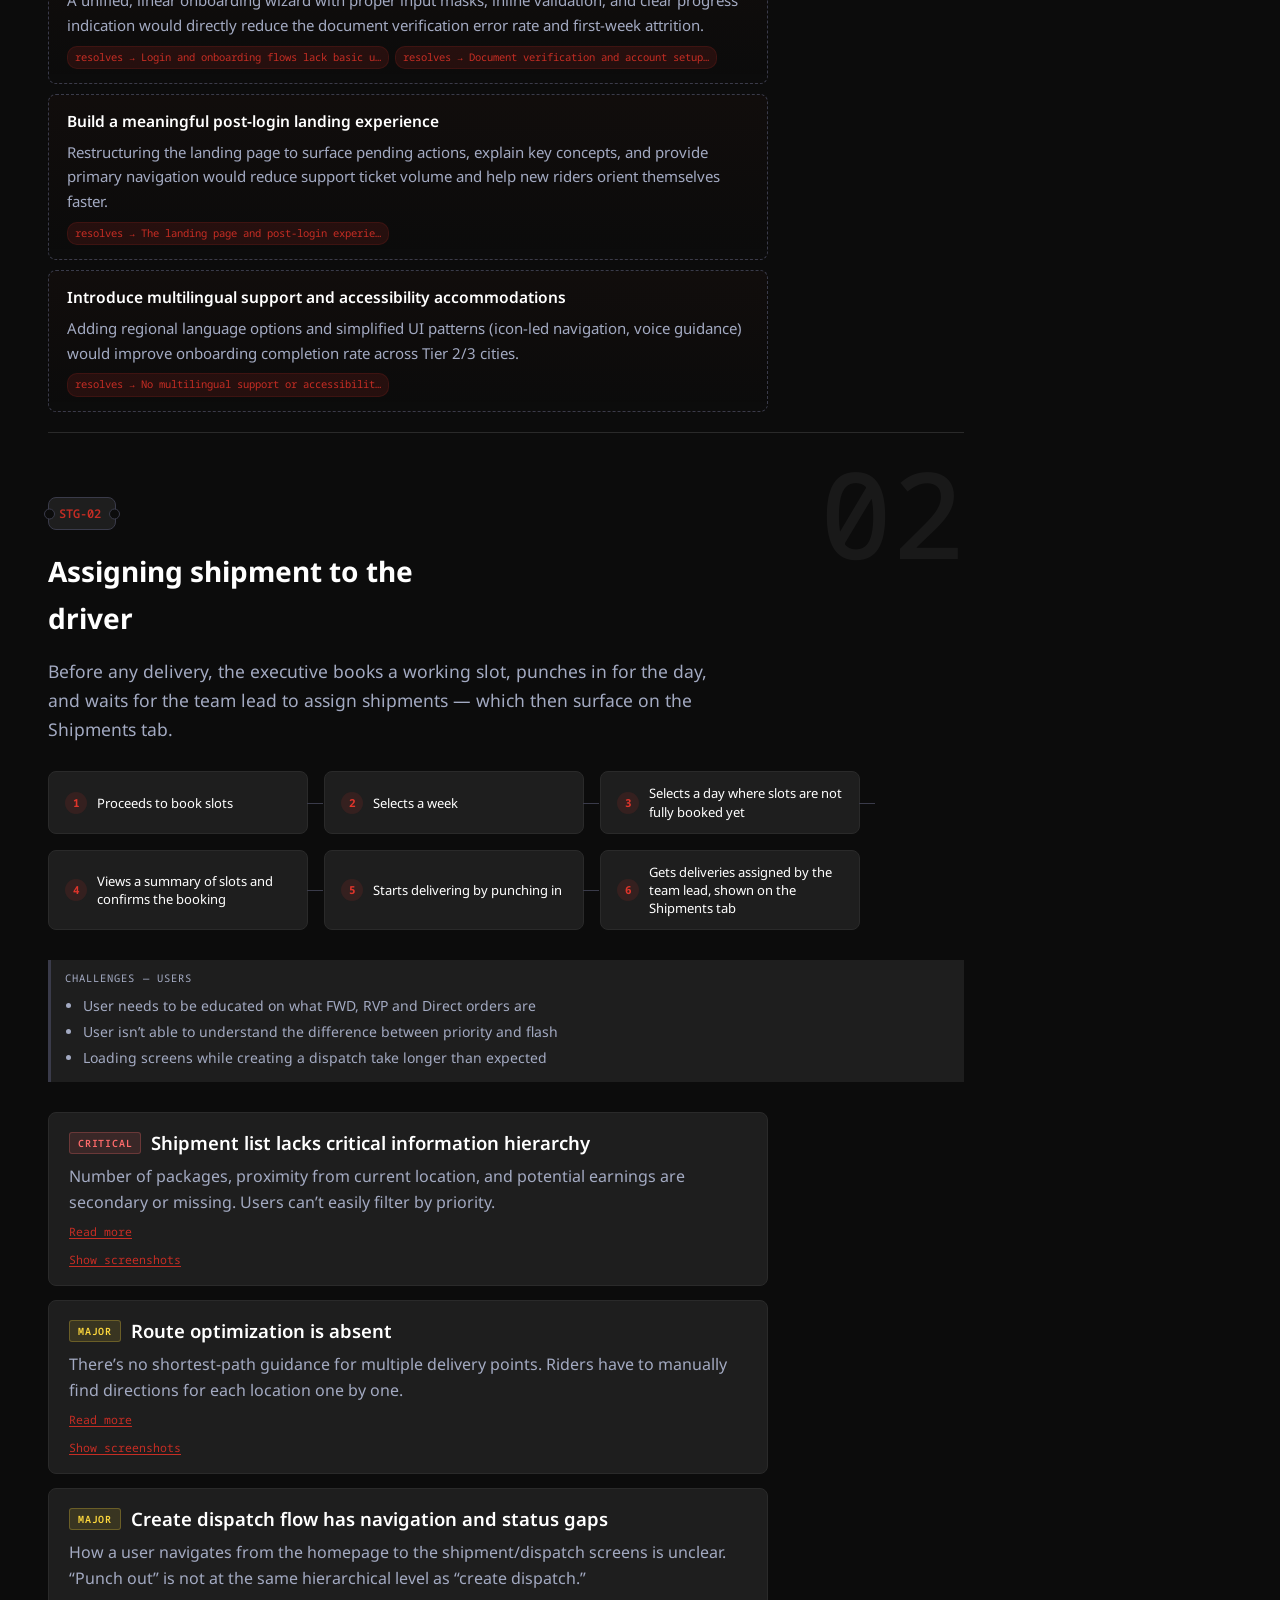
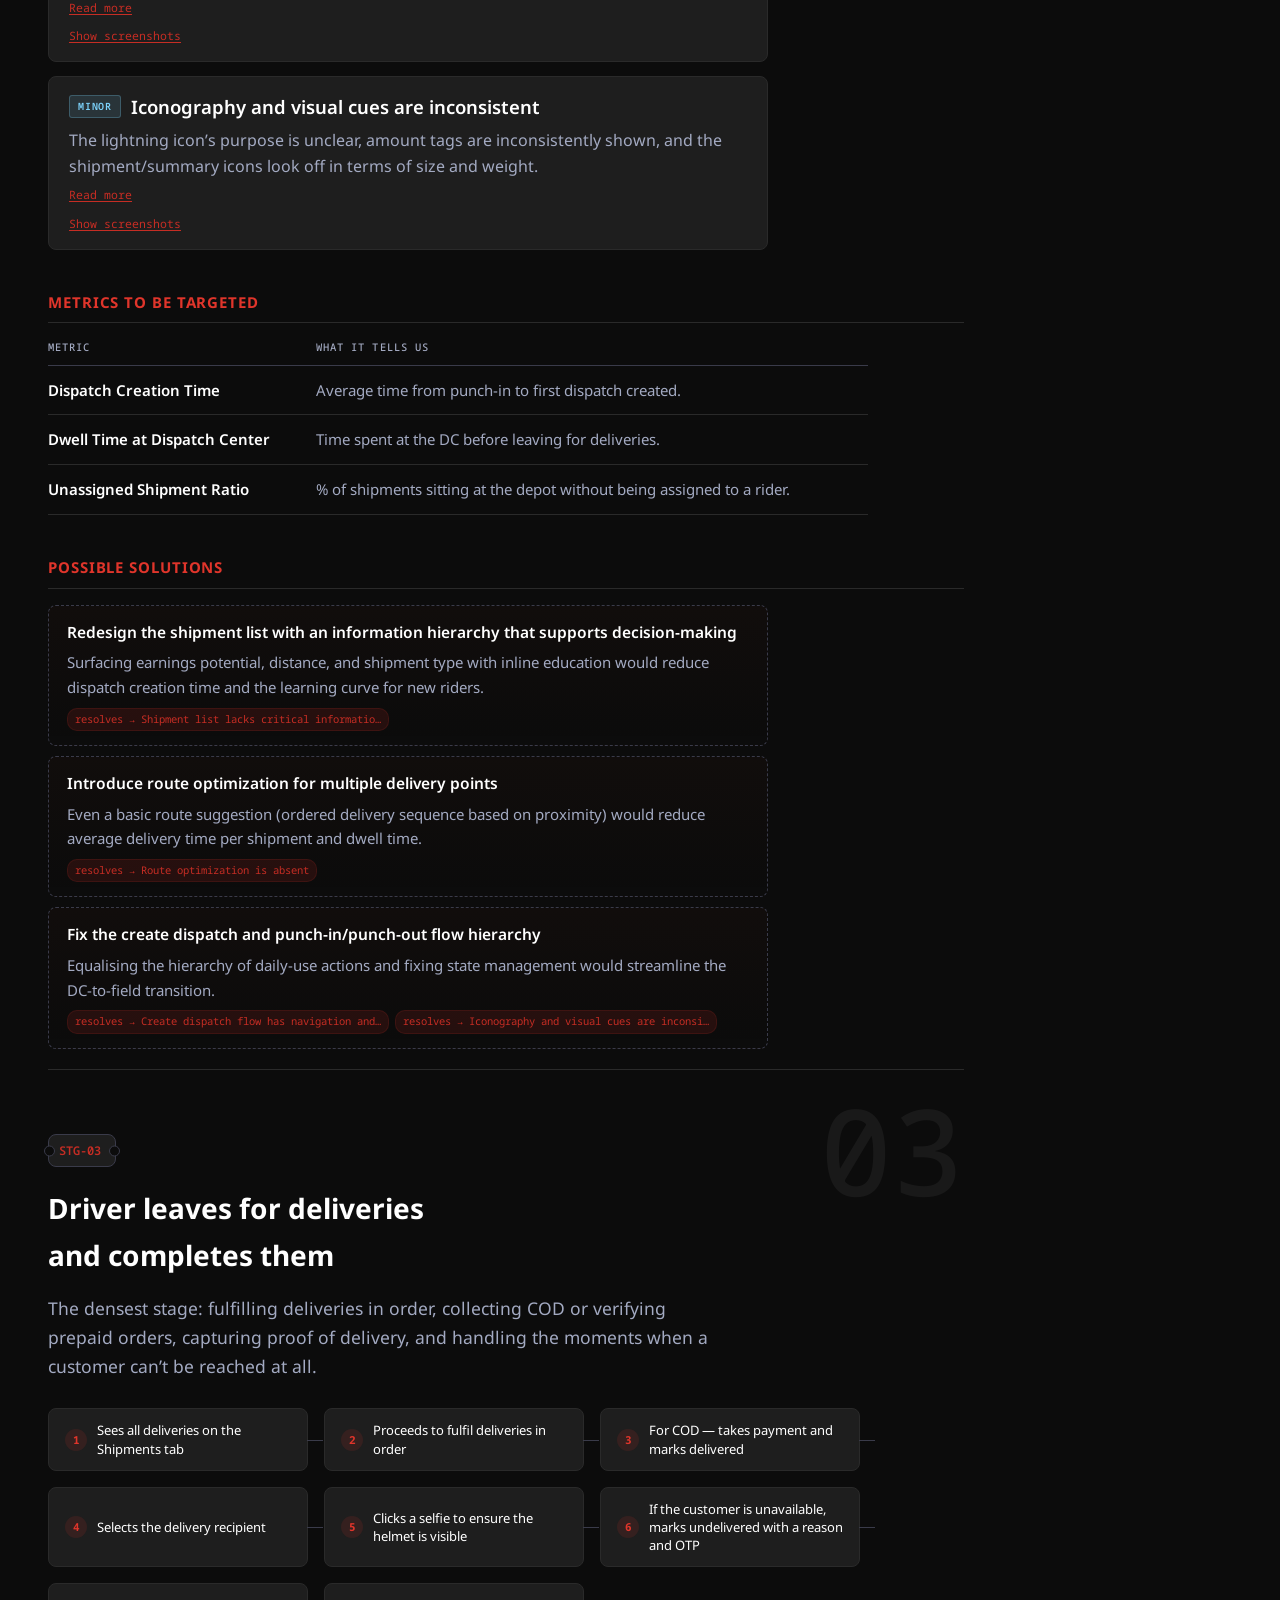
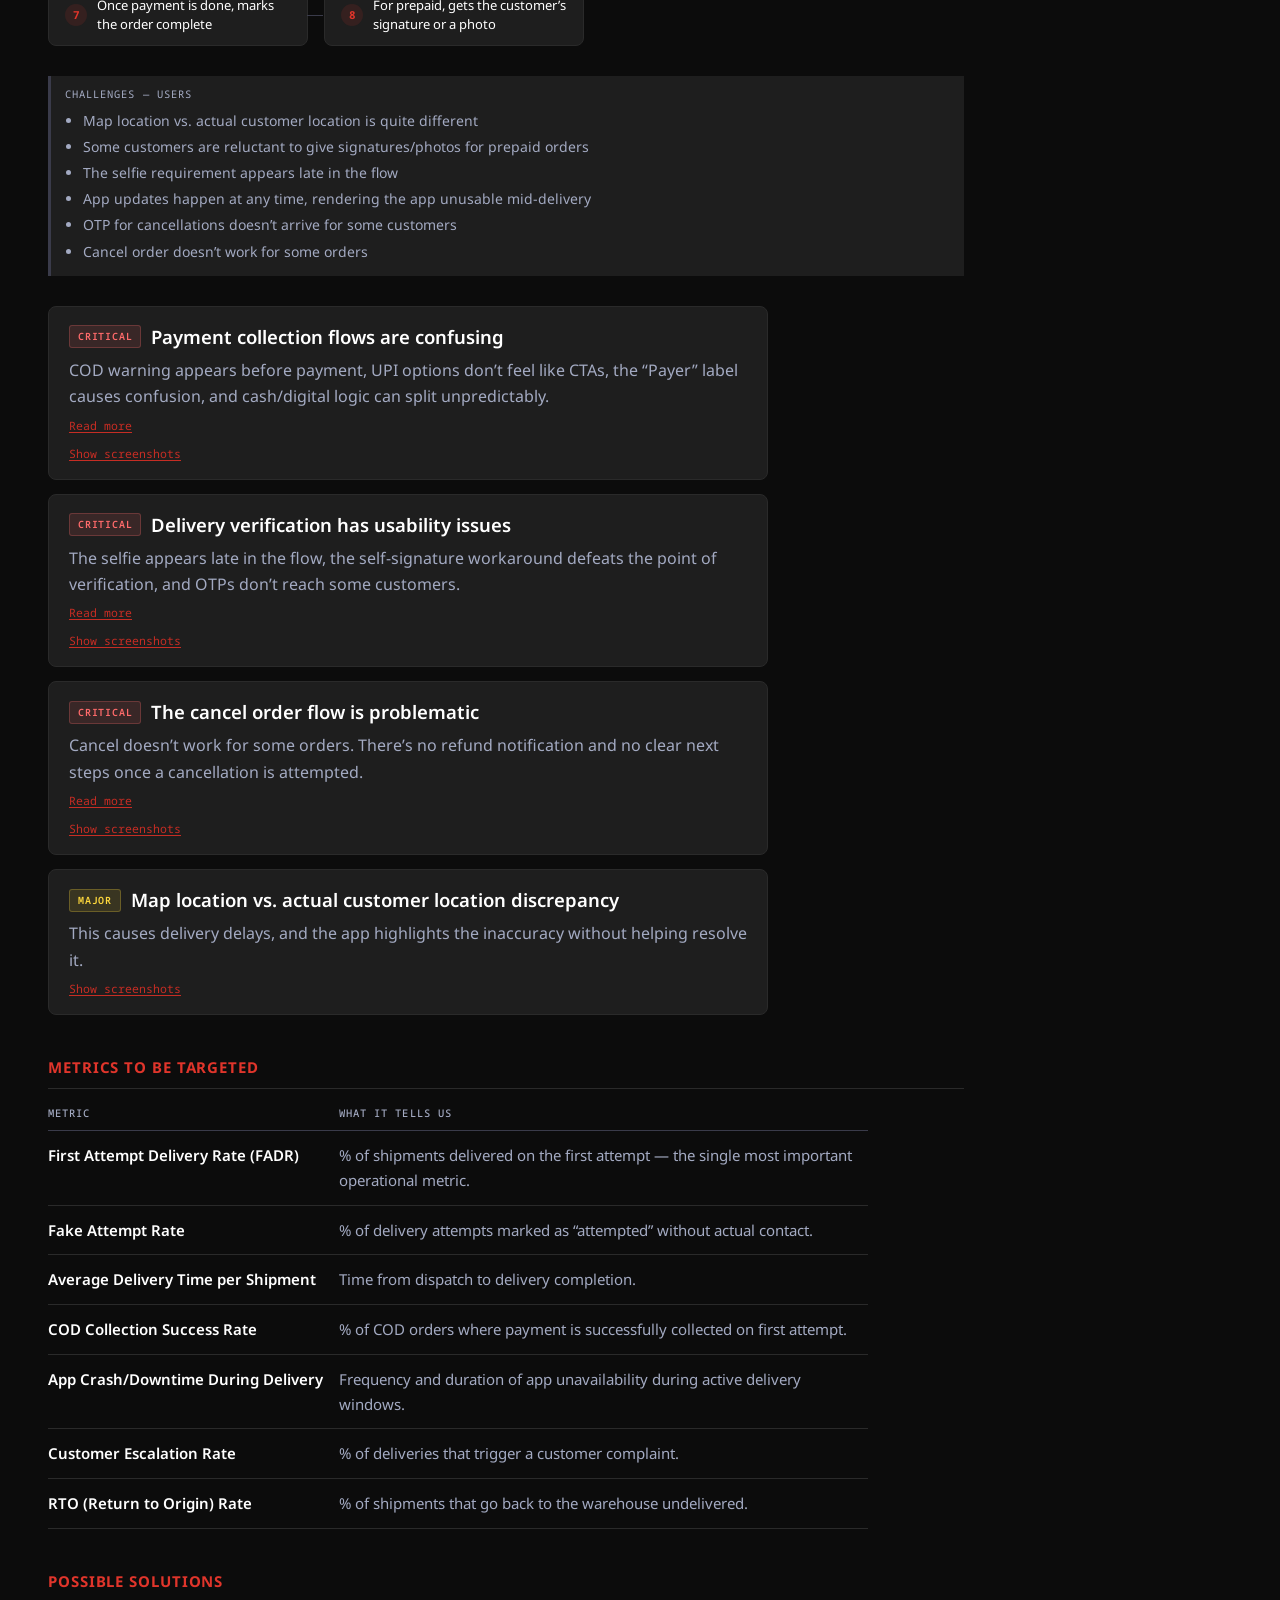
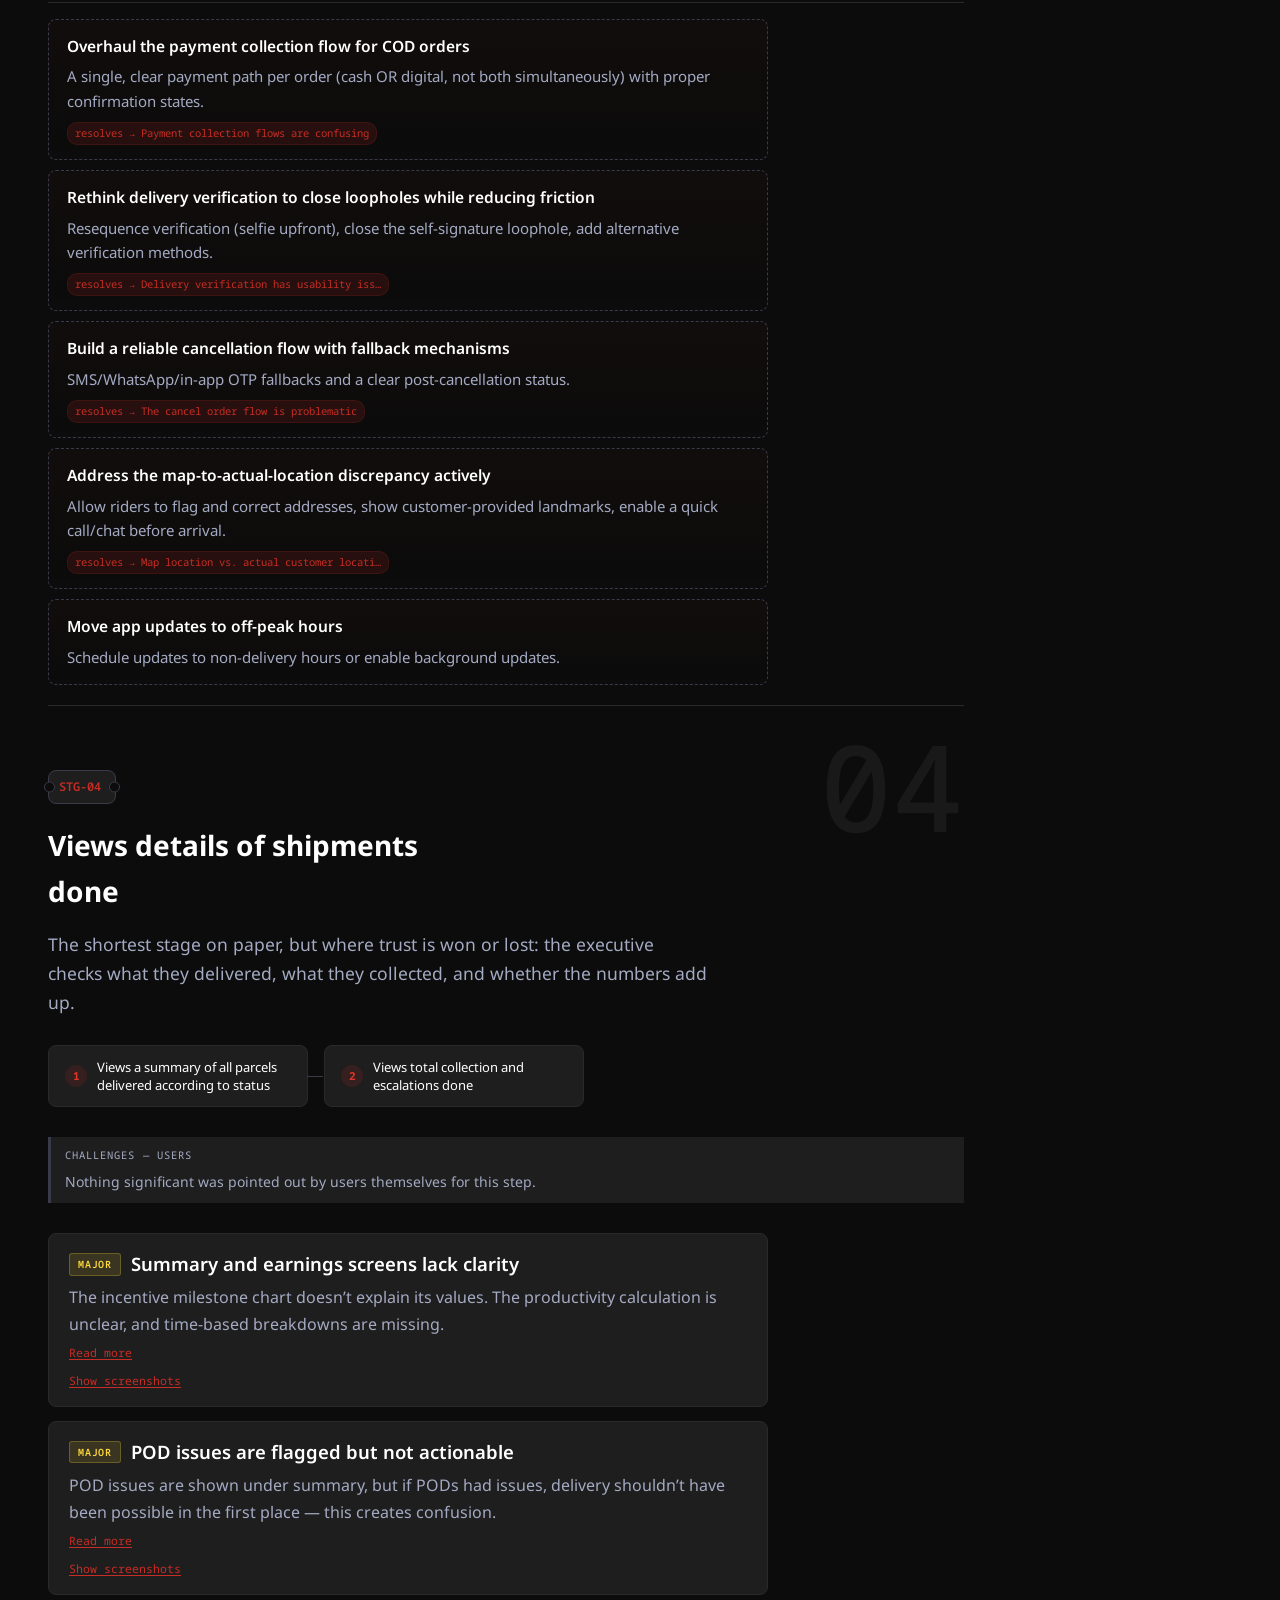
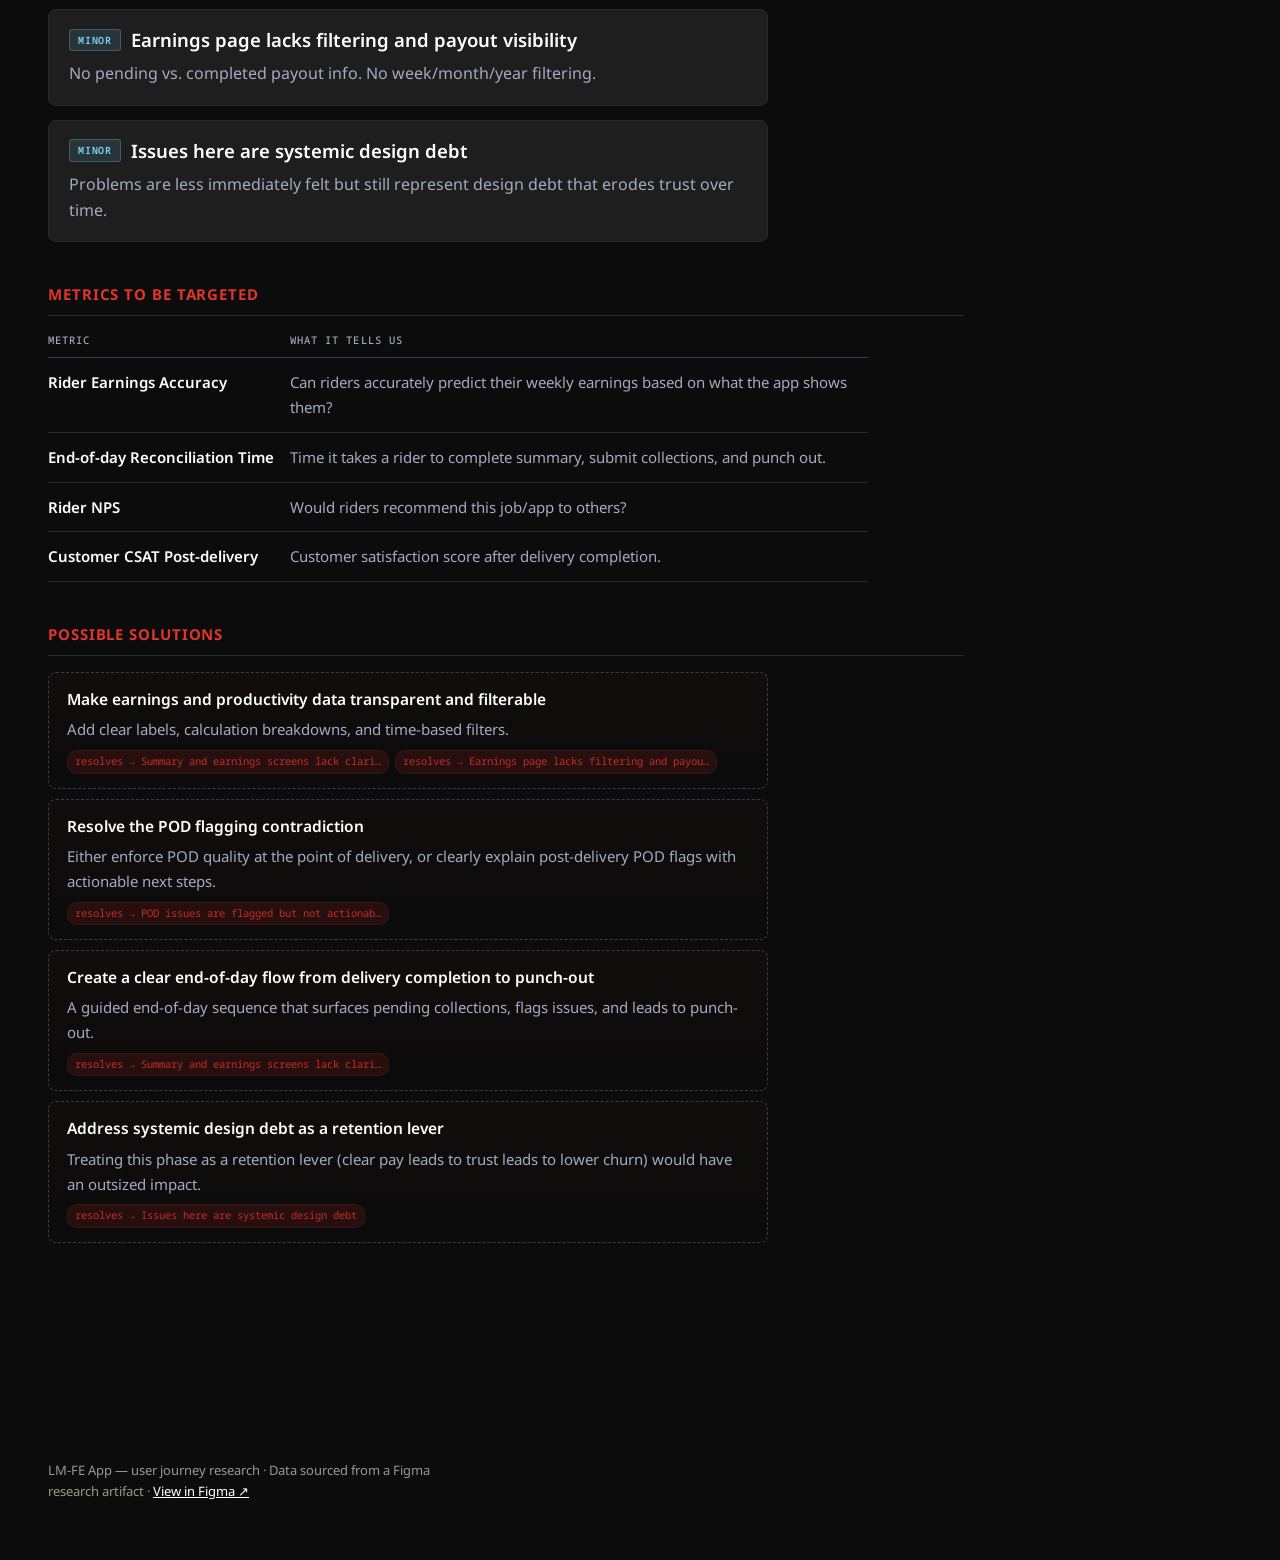
==== commit 18bc90cf: "Add 'View Improved Version' button opening prototype in full-screen overlay" ====
--- a/index.html
+++ b/index.html
@@ -8,7 +8,7 @@
 <link rel="preconnect" href="https://fonts.googleapis.com">
 <link rel="preconnect" href="https://fonts.gstatic.com" crossorigin>
 <link href="https://fonts.googleapis.com/css2?family=Noto+Sans:wght@300;400;500;600;700;800;900&family=Noto+Sans+Mono:wght@400;500;600;700&display=swap" rel="stylesheet">
-<link rel="stylesheet" href="assets/style.css?v=9">
+<link rel="stylesheet" href="assets/style.css?v=10">
 </head>
 <body>
 
@@ -17,9 +17,16 @@
 <nav class="topnav">
   <div class="topnav-inner">
     <div class="wordmark"><span class="tick"></span>App Research <small>DELHIVERY &#183; LM-FE APP</small></div>
+    <button class="proto-btn" onclick="openPrototype()">View Improved Version</button>
   </div>
   <div class="toc-toggle" id="toc-toggle"></div>
 </nav>
+
+<!-- PROTOTYPE OVERLAY -->
+<div class="proto-overlay" id="protoOverlay">
+  <button class="proto-close" onclick="closePrototype()" aria-label="Close prototype">&#10005;</button>
+  <iframe class="proto-frame" id="protoFrame" src="" frameborder="0"></iframe>
+</div>
 
 <div class="shell">
   <aside class="rail"><div class="rail-inner" id="rail"></div></aside>
@@ -37,5 +44,17 @@
 
 <script src="assets/data.js?v=7"></script>
 <script src="assets/app.js?v=9"></script>
+<script>
+function openPrototype(){
+  document.getElementById('protoFrame').src = 'prototype/index.html';
+  document.getElementById('protoOverlay').classList.add('open');
+  document.body.style.overflow = 'hidden';
+}
+function closePrototype(){
+  document.getElementById('protoOverlay').classList.remove('open');
+  document.getElementById('protoFrame').src = '';
+  document.body.style.overflow = '';
+}
+</script>
 </body>
 </html>
--- a/assets/style.css
+++ b/assets/style.css
@@ -374,3 +374,25 @@
   body{ background:#fff; }
   .ev-rail{ overflow:visible; flex-wrap:wrap; }
 }
+
+/* ---------- prototype overlay ---------- */
+.proto-btn{
+  margin-left:auto; padding:8px 20px; border-radius:6px; border:none;
+  background:var(--signal); color:#fff; font-family:var(--display);
+  font-size:13px; font-weight:600; cursor:pointer; transition:background .15s var(--ease);
+}
+.proto-btn:hover{ background:var(--signal-deep); }
+.proto-overlay{
+  position:fixed; inset:0; z-index:9999; background:var(--paper);
+  display:none; flex-direction:column;
+}
+.proto-overlay.open{ display:flex; }
+.proto-close{
+  position:absolute; top:16px; right:16px; z-index:10000;
+  width:40px; height:40px; border-radius:50%; border:1px solid var(--hairline);
+  background:var(--paper-raised); color:var(--ink); font-size:18px;
+  display:flex; align-items:center; justify-content:center; cursor:pointer;
+  transition:all .15s var(--ease); box-shadow:0 2px 8px rgba(0,0,0,0.2);
+}
+.proto-close:hover{ background:var(--signal); color:#fff; border-color:var(--signal); }
+.proto-frame{ flex:1; width:100%; height:100%; border:none; }
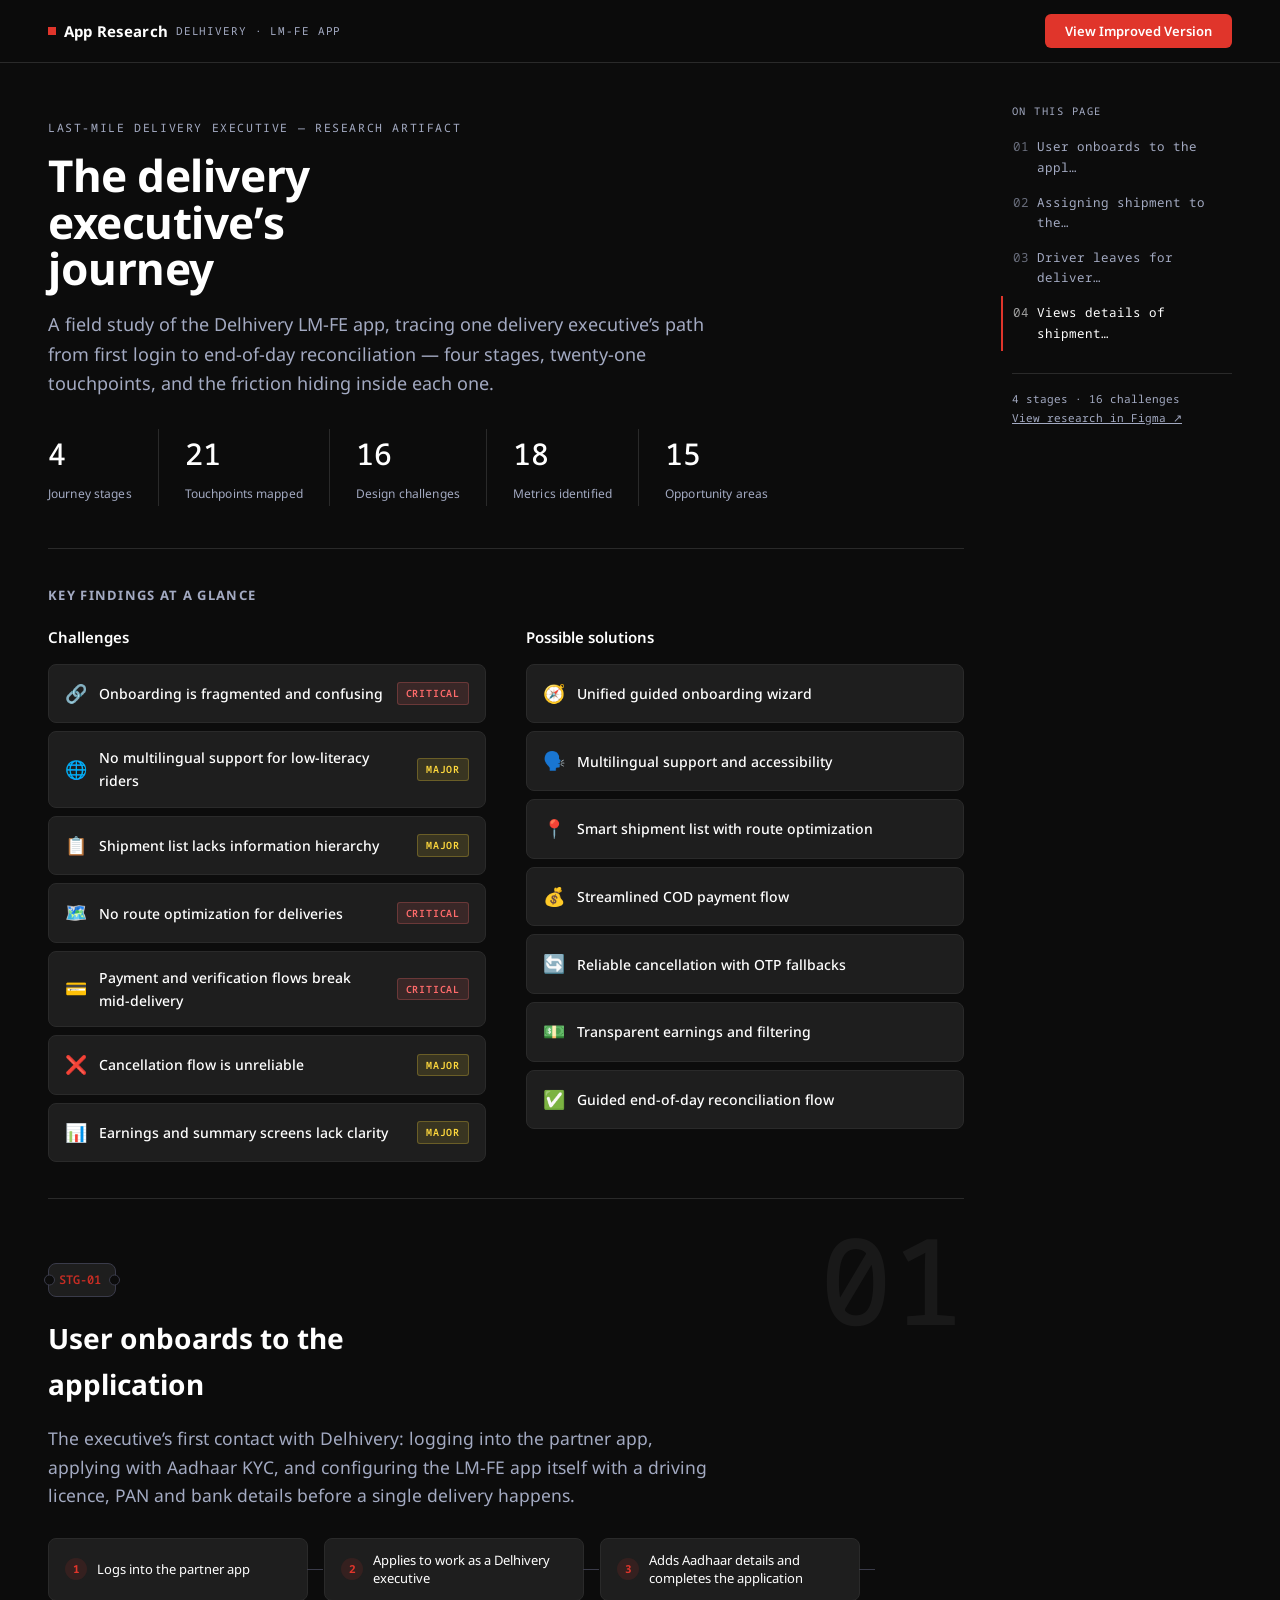
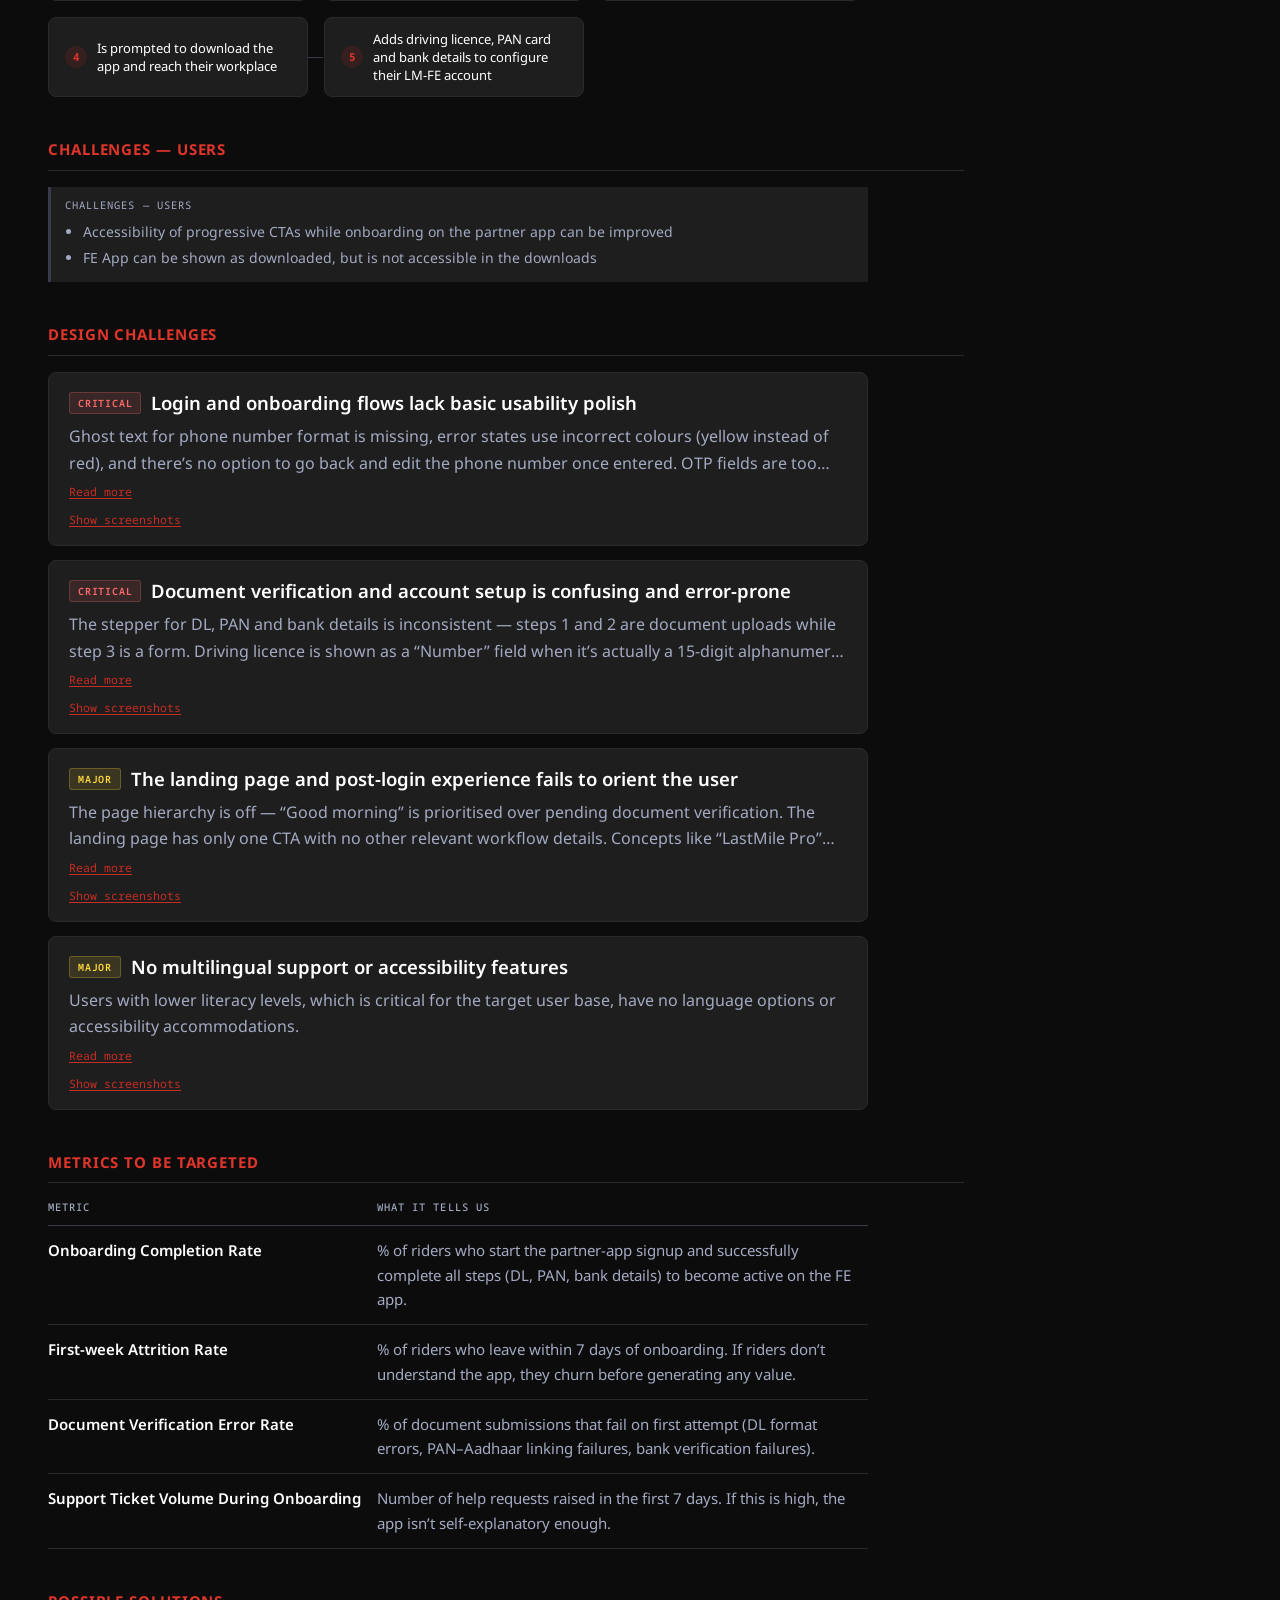
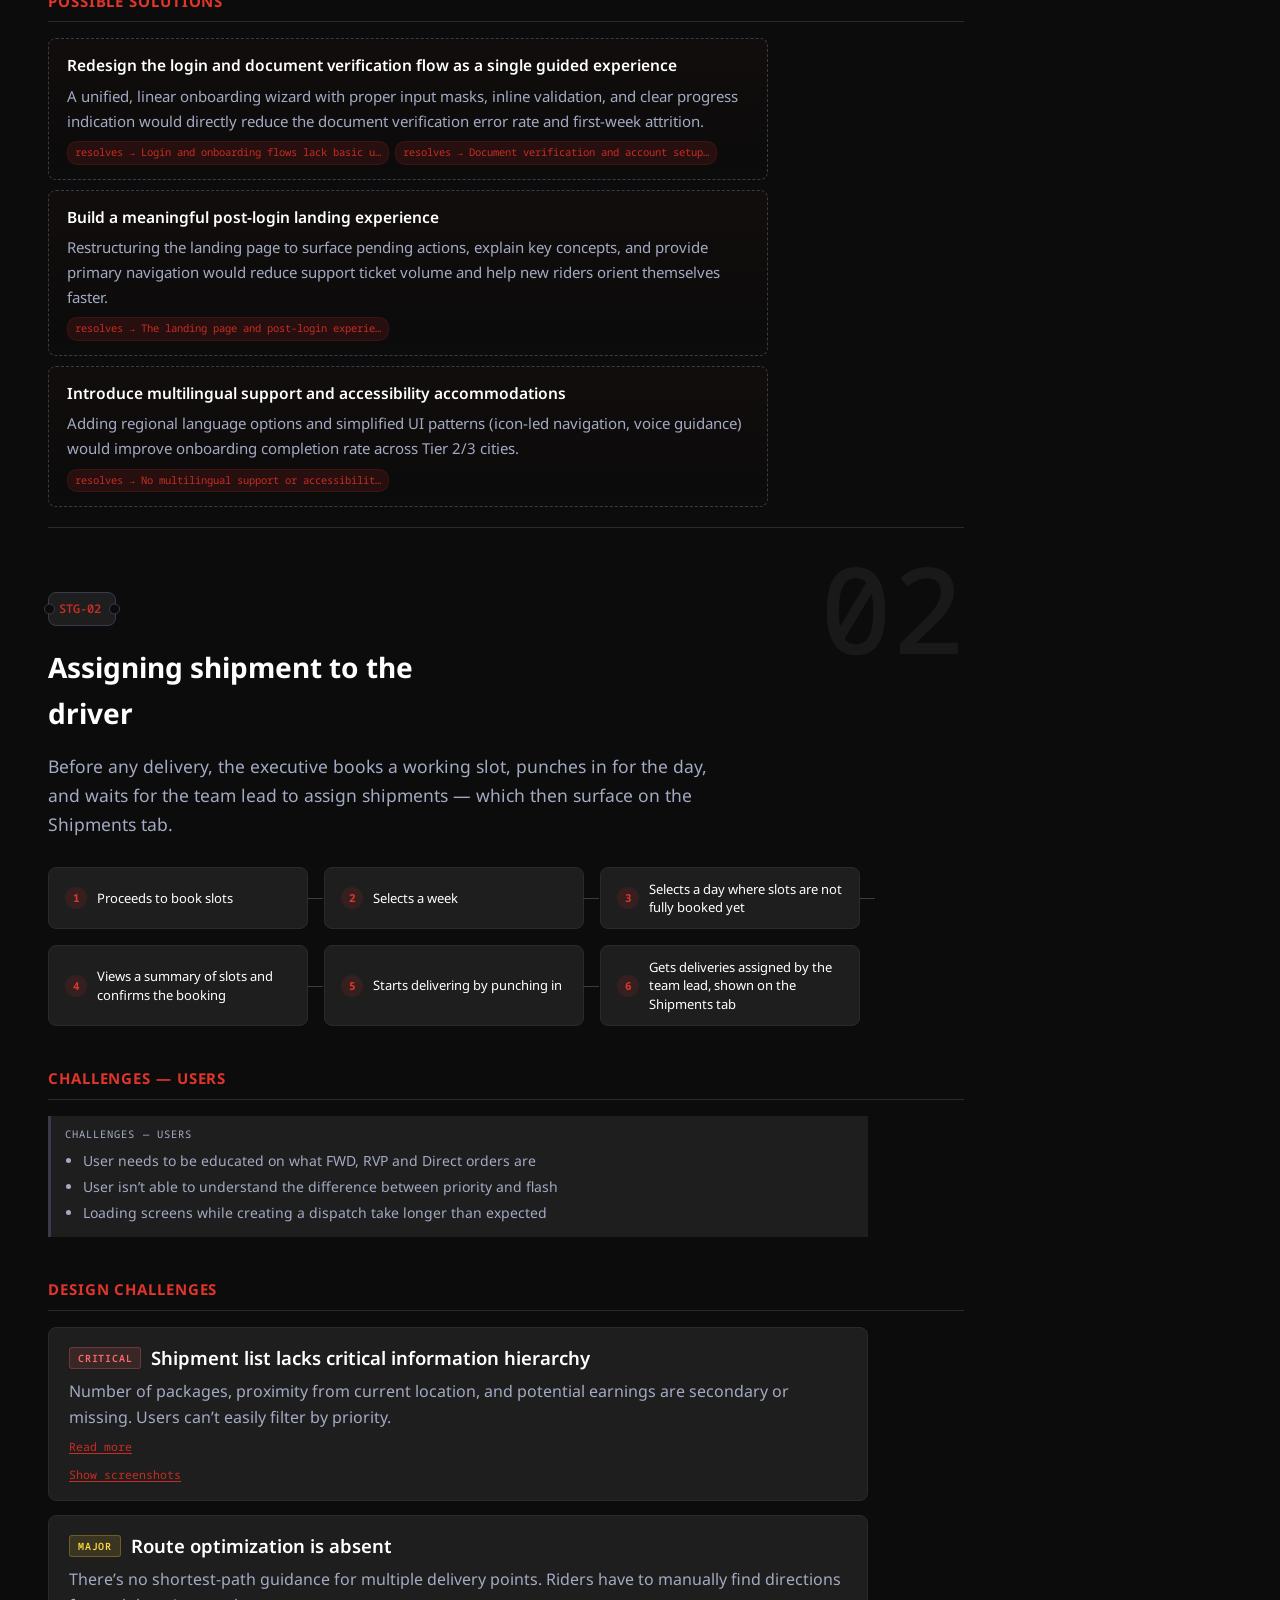
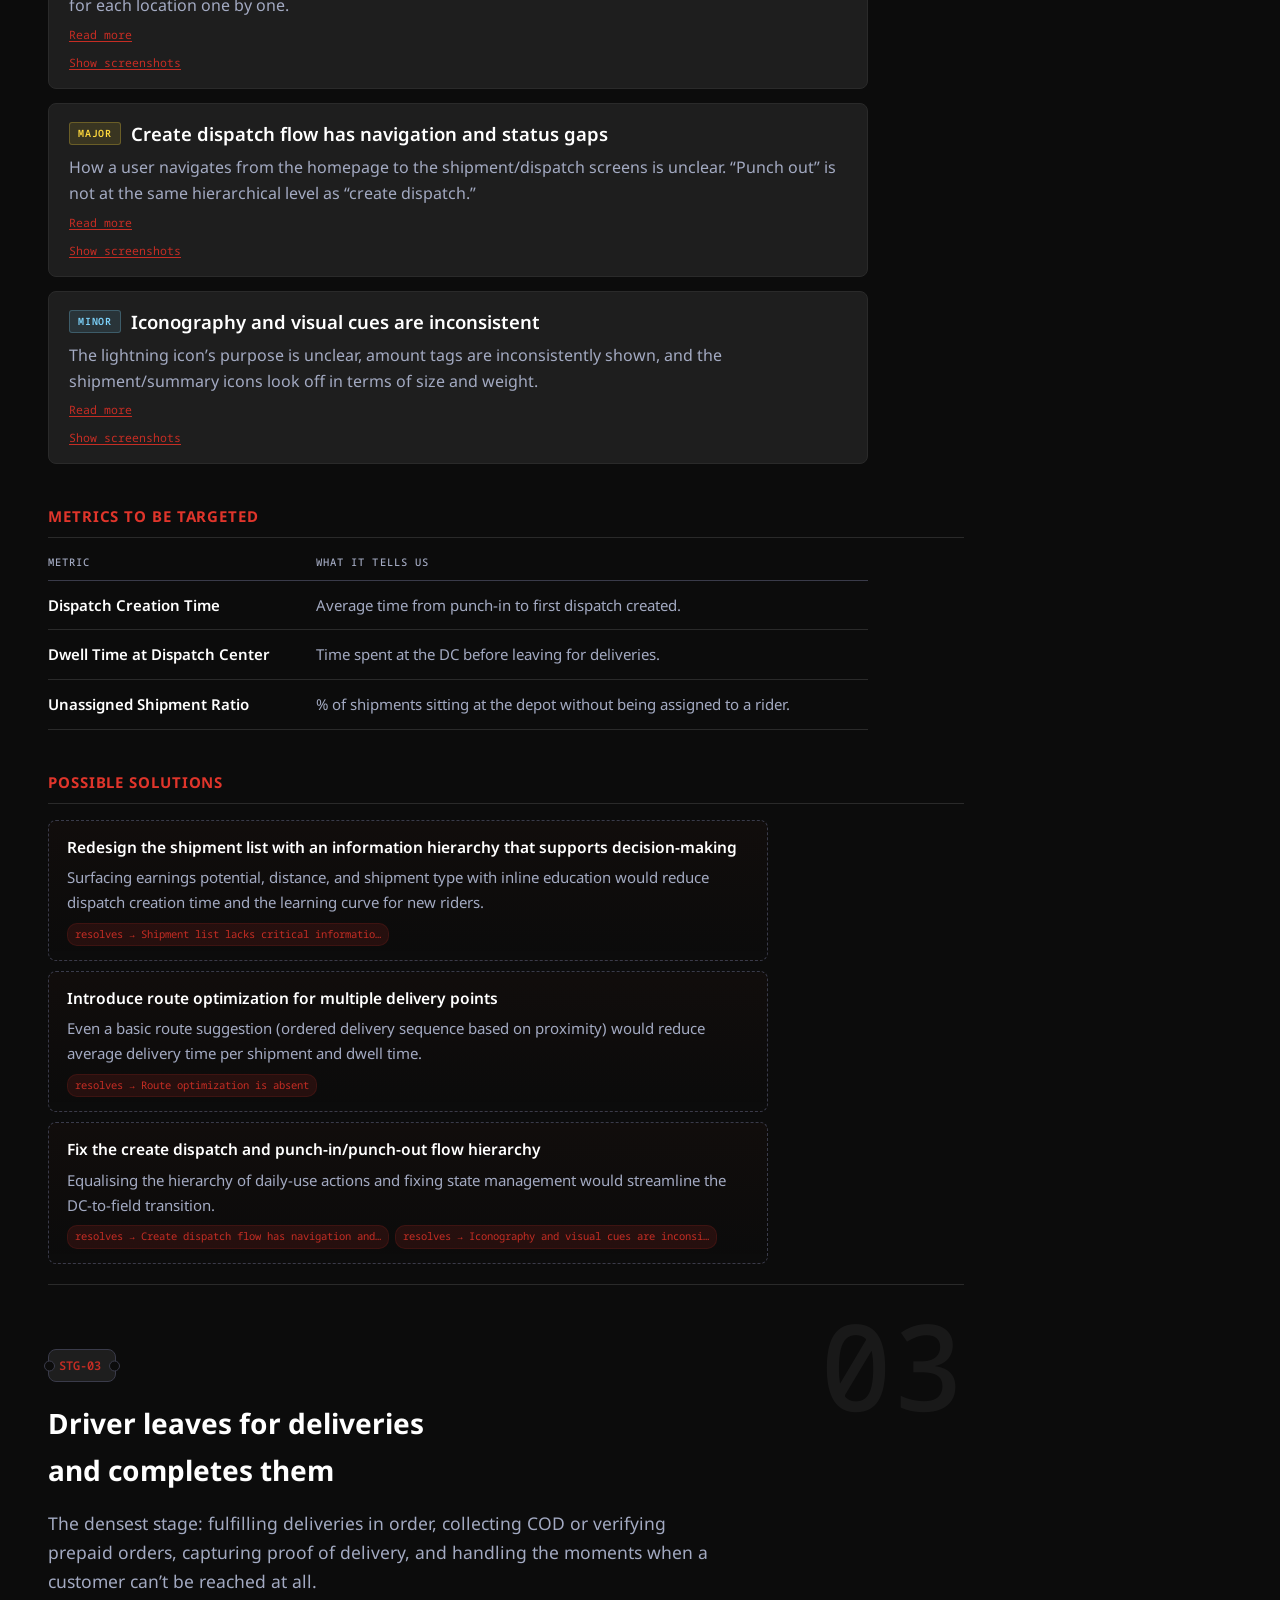
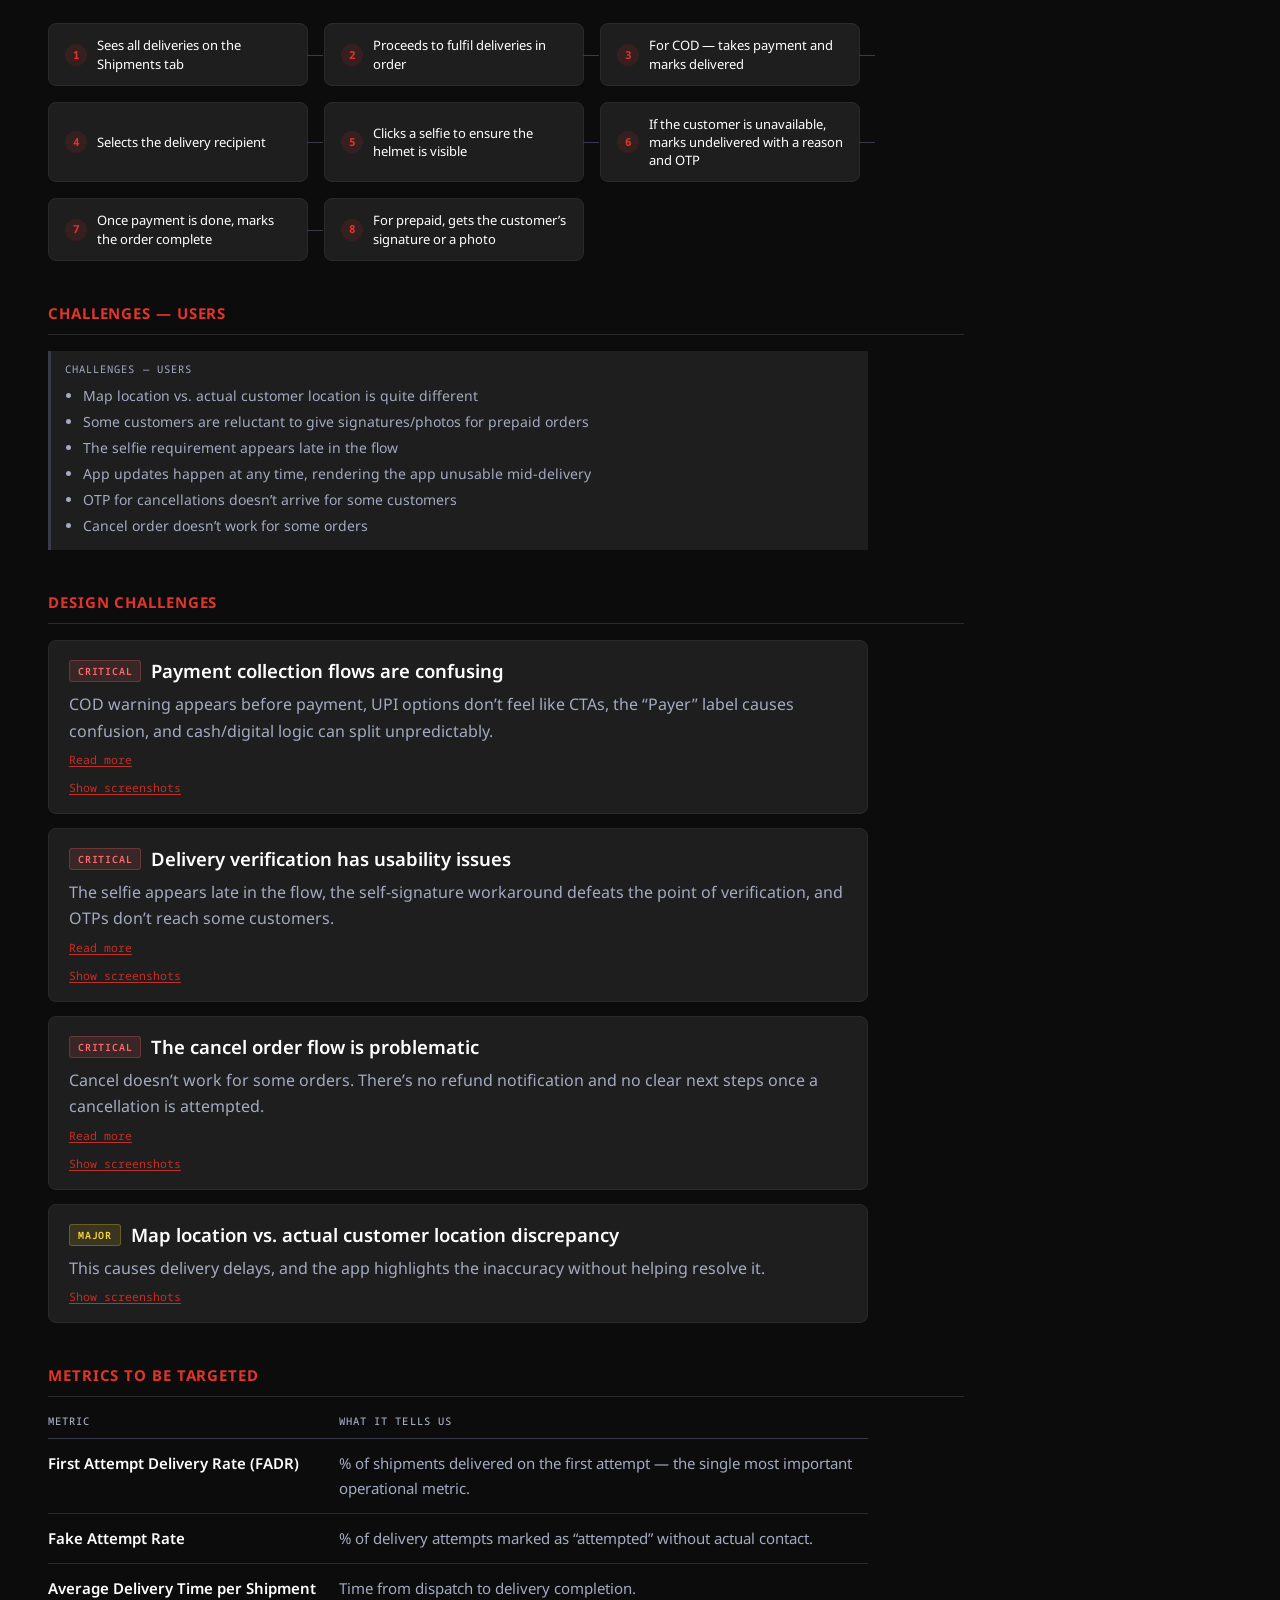
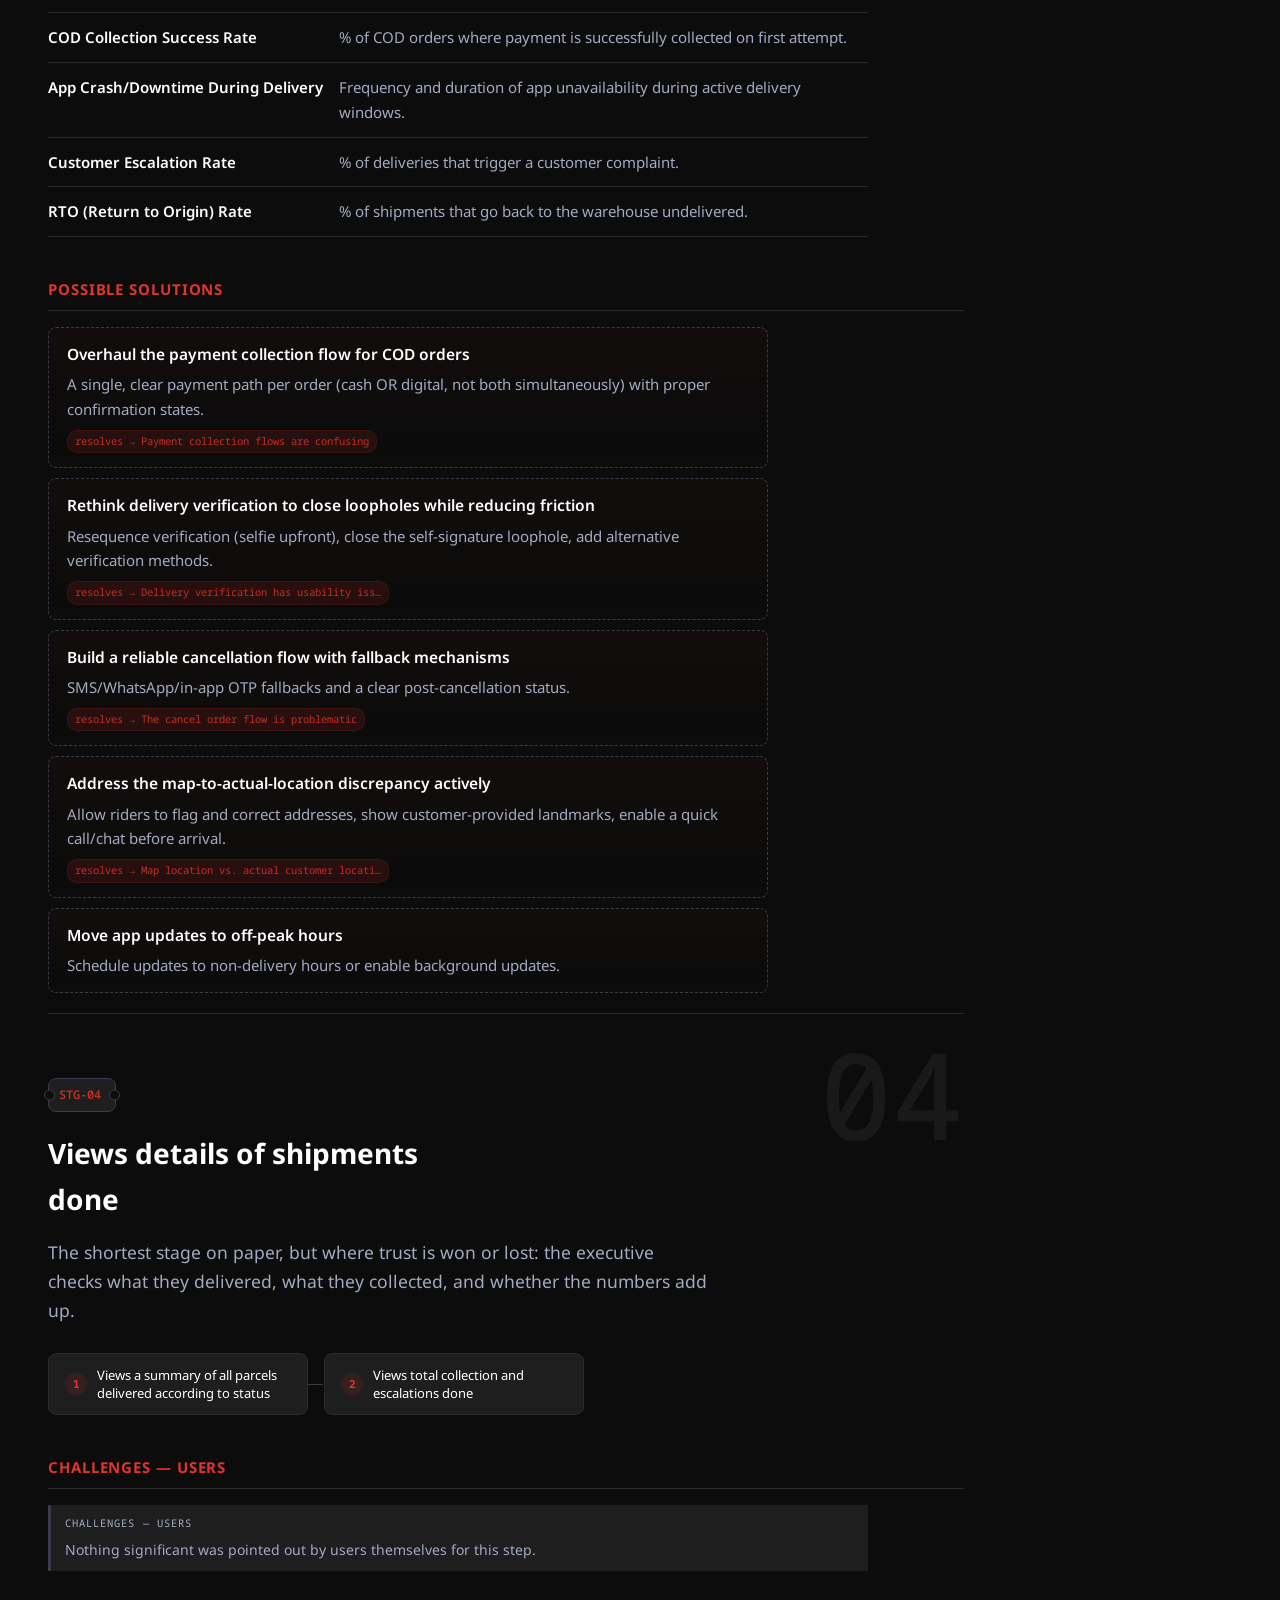
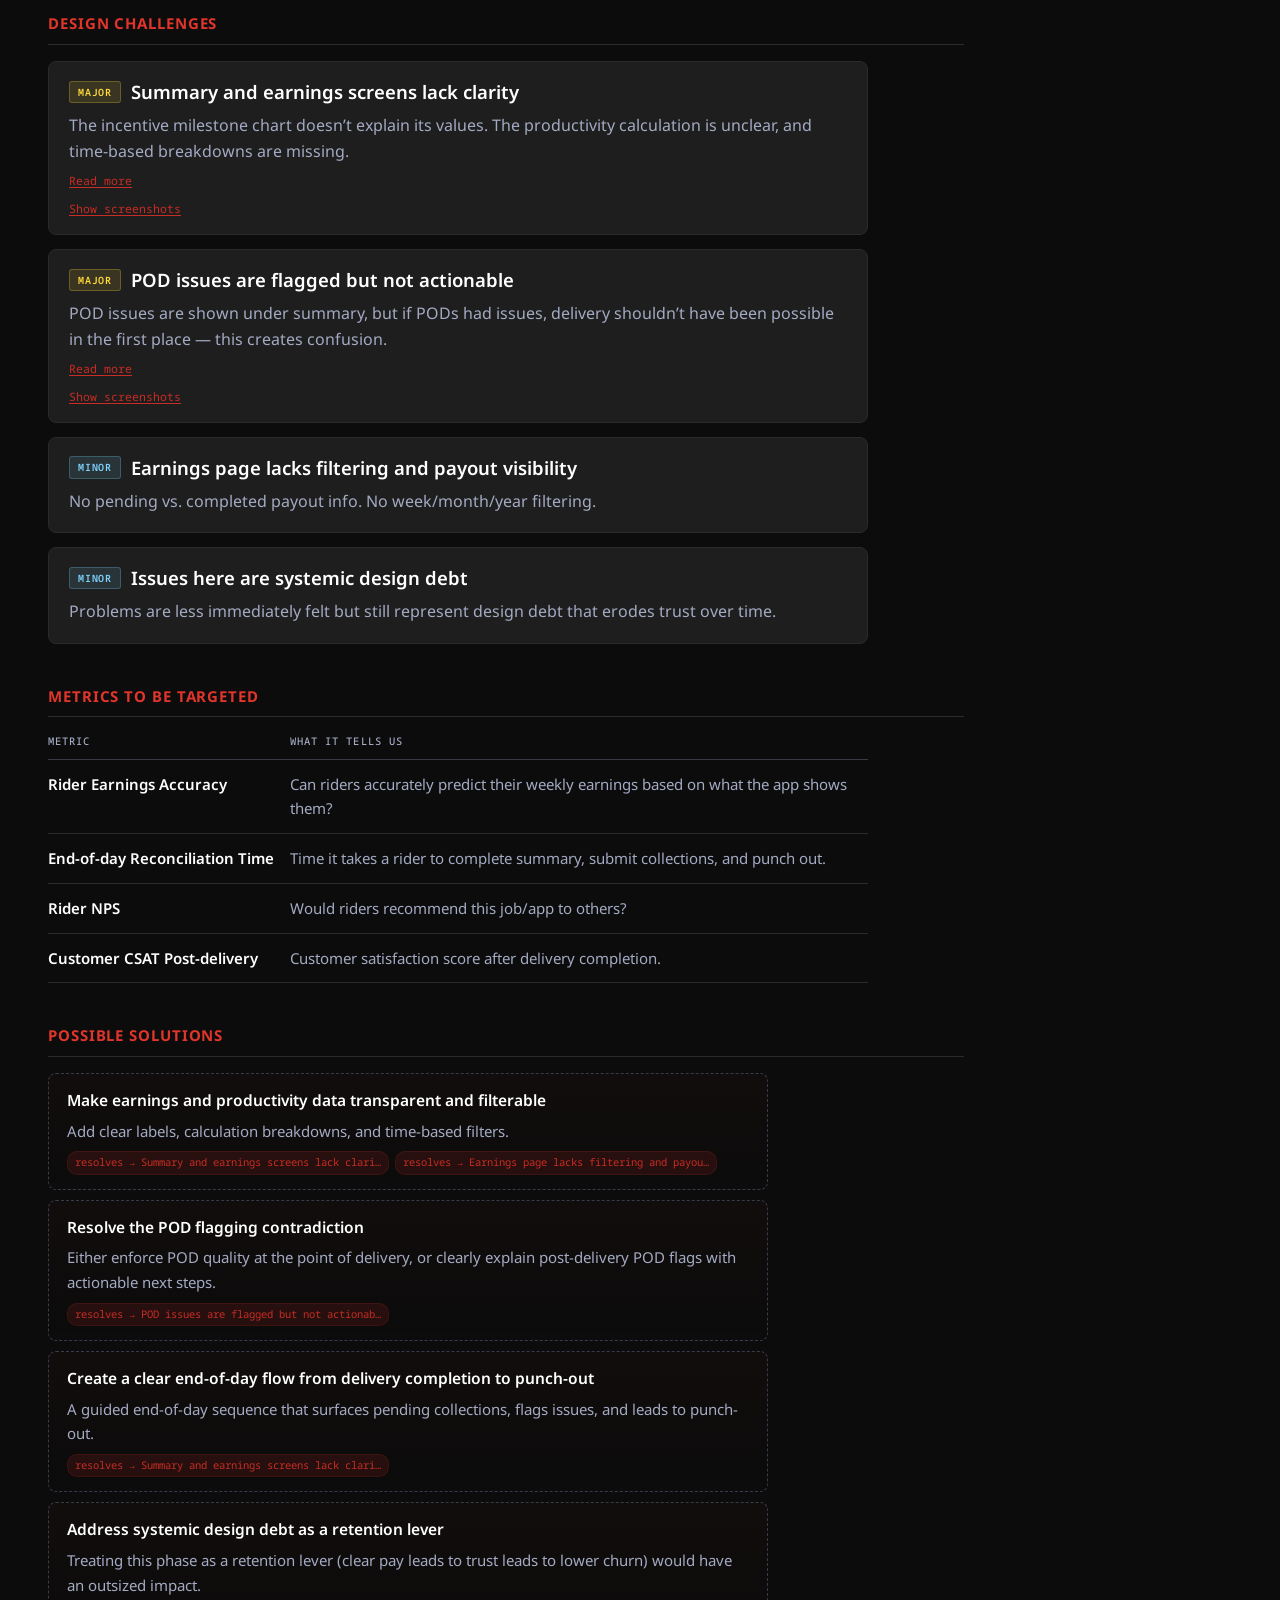
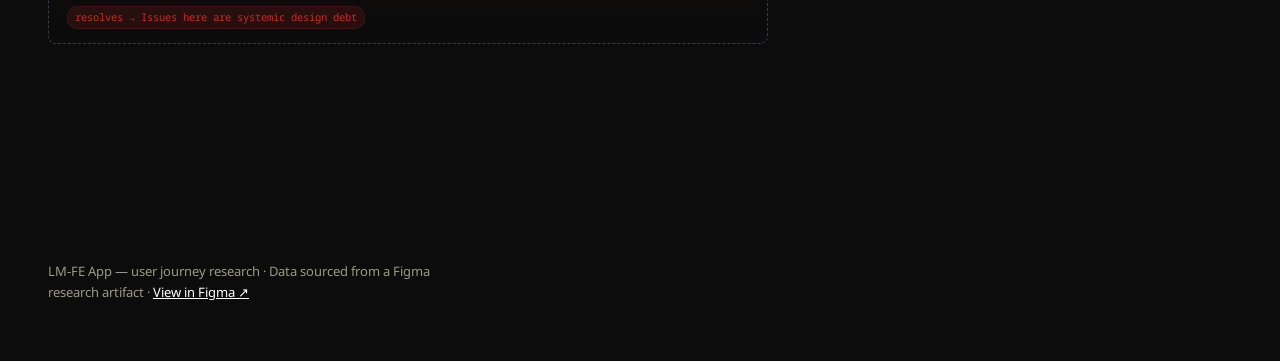
==== commit d916b603: "Add section titles for Challenges-Users and Design challenges, match widths" ====
--- a/index.html
+++ b/index.html
@@ -8,7 +8,7 @@
 <link rel="preconnect" href="https://fonts.googleapis.com">
 <link rel="preconnect" href="https://fonts.gstatic.com" crossorigin>
 <link href="https://fonts.googleapis.com/css2?family=Noto+Sans:wght@300;400;500;600;700;800;900&family=Noto+Sans+Mono:wght@400;500;600;700&display=swap" rel="stylesheet">
-<link rel="stylesheet" href="assets/style.css?v=10">
+<link rel="stylesheet" href="assets/style.css?v=11">
 </head>
 <body>
 
@@ -43,7 +43,7 @@
 </div>
 
 <script src="assets/data.js?v=7"></script>
-<script src="assets/app.js?v=9"></script>
+<script src="assets/app.js?v=11"></script>
 <script>
 function openPrototype(){
   document.getElementById('protoFrame').src = 'prototype/index.html';
--- a/assets/style.css
+++ b/assets/style.css
@@ -186,6 +186,7 @@
 .user-note{
   font-family:var(--display); font-size:14px; color:var(--ink-soft); font-style:normal;
   background:var(--paper-raised); border-left:3px solid var(--hairline-strong); padding:10px 14px; margin:0 0 30px;
+  max-width:820px;
 }
 .user-note ul{ margin:6px 0 0; padding-left:18px; }
 .user-note li{ margin:3px 0; }
@@ -194,7 +195,7 @@
 /* challenge cards */
 .challenges{ display:flex; flex-direction:column; gap:14px; margin-bottom:34px; }
 .chal-card{
-  max-width:720px; background:var(--paper-raised); border:1px solid var(--hairline);
+  max-width:820px; background:var(--paper-raised); border:1px solid var(--hairline);
   border-radius:var(--radius); padding:18px 20px; scroll-margin-top:80px;
 }
 .chal-head{ display:flex; align-items:center; gap:10px; margin-bottom:8px; }
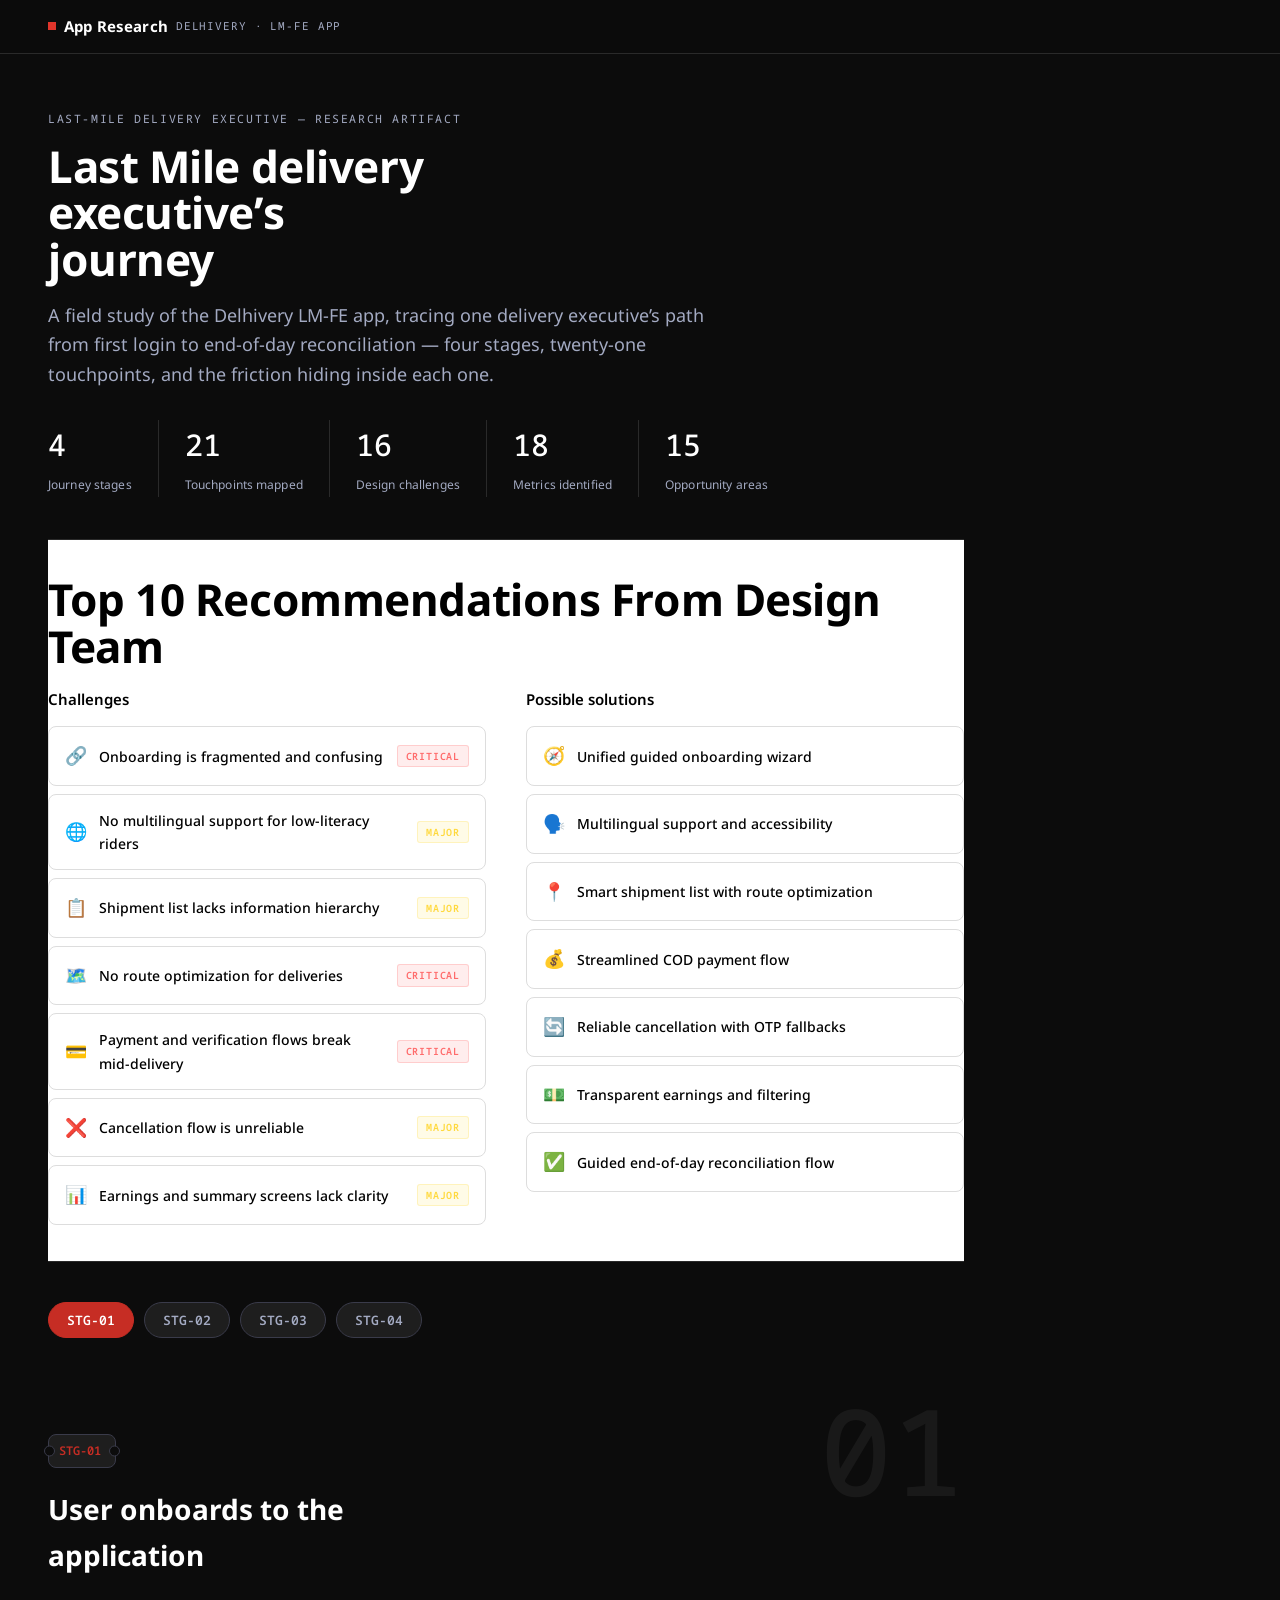
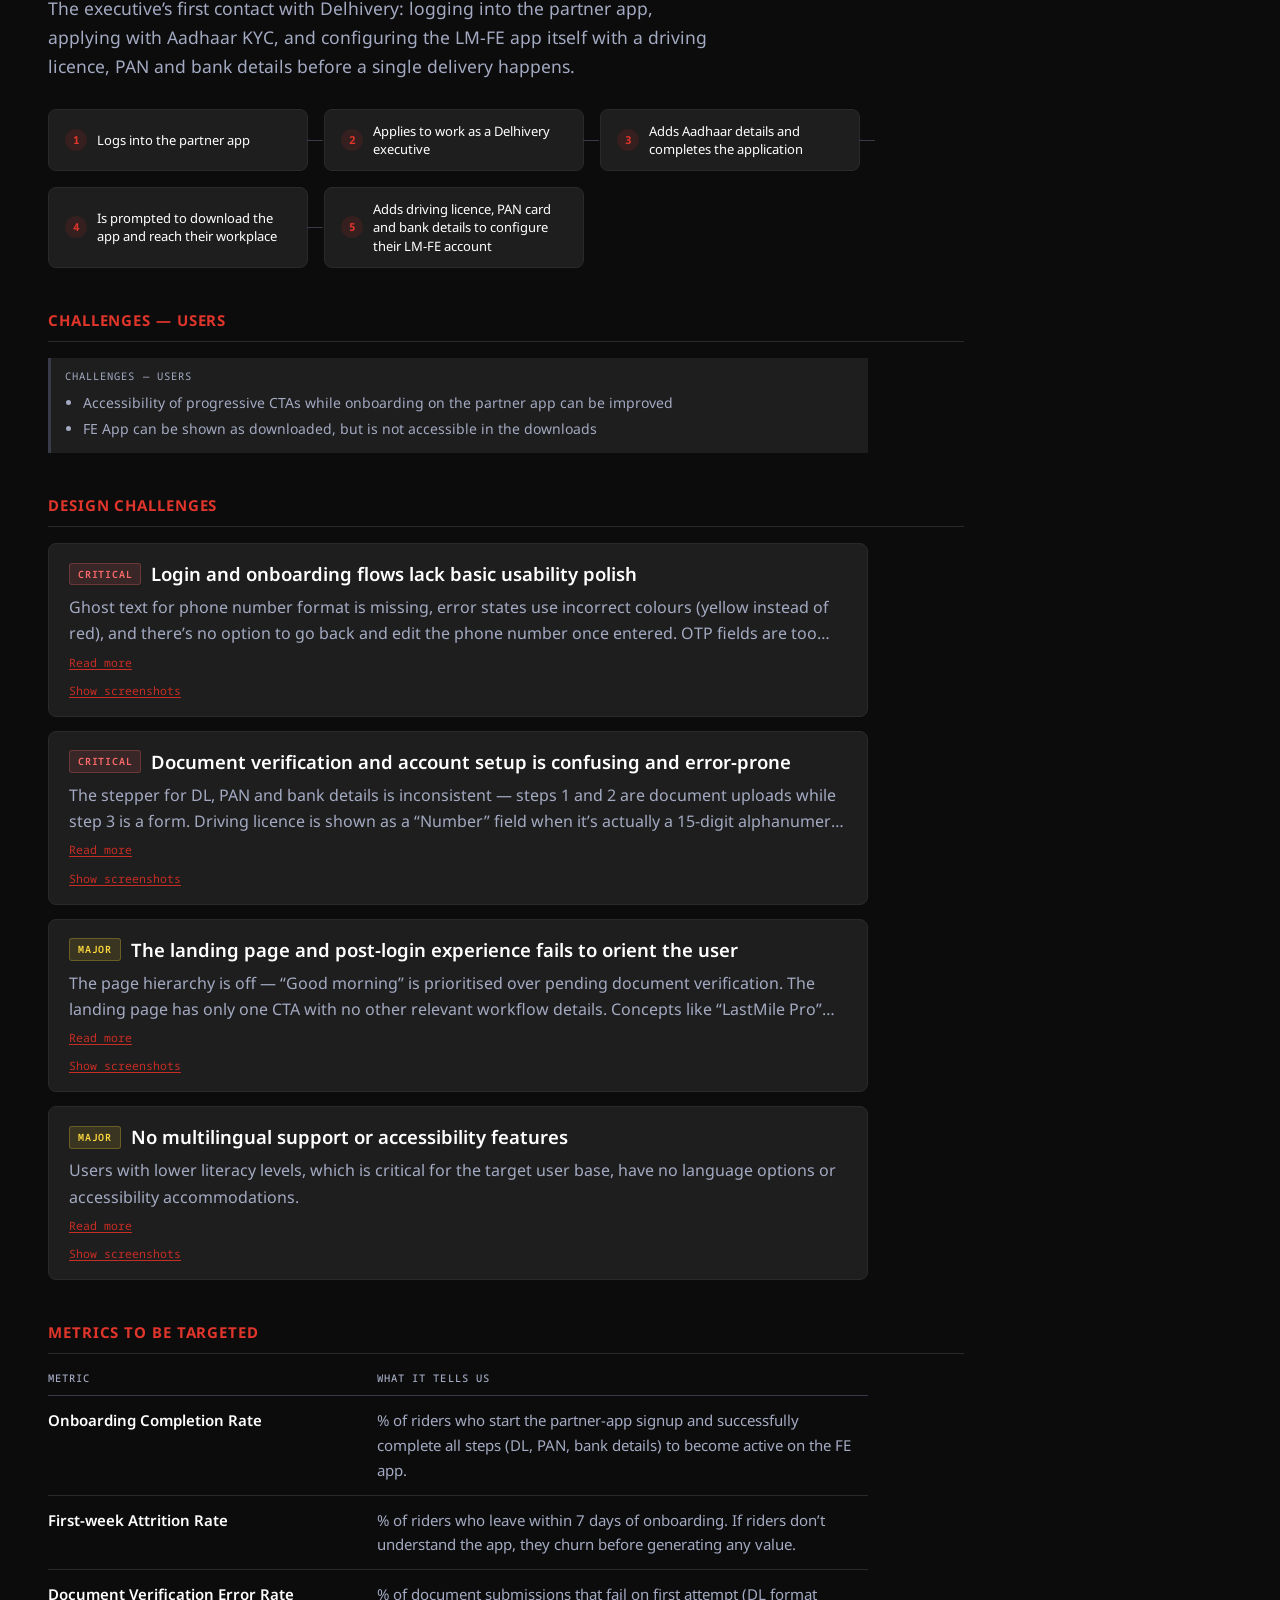
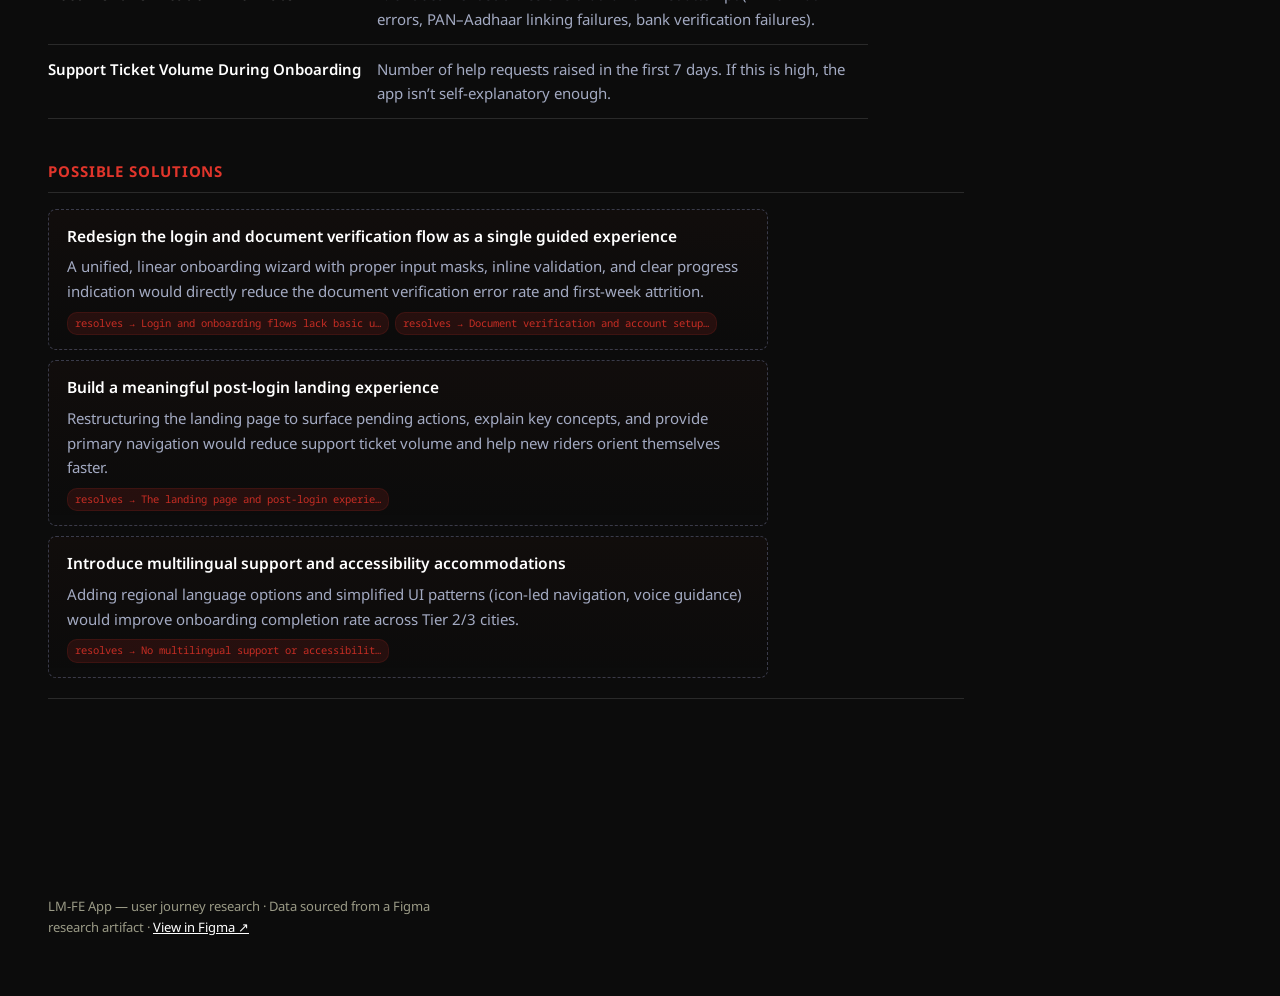
==== commit 5575baa1: "Remove View Improved Version button and prototype overlay" ====
--- a/index.html
+++ b/index.html
@@ -17,16 +17,9 @@
 <nav class="topnav">
   <div class="topnav-inner">
     <div class="wordmark"><span class="tick"></span>App Research <small>DELHIVERY &#183; LM-FE APP</small></div>
-    <button class="proto-btn" onclick="openPrototype()">View Improved Version</button>
   </div>
   <div class="toc-toggle" id="toc-toggle"></div>
 </nav>
-
-<!-- PROTOTYPE OVERLAY -->
-<div class="proto-overlay" id="protoOverlay">
-  <button class="proto-close" onclick="closePrototype()" aria-label="Close prototype">&#10005;</button>
-  <iframe class="proto-frame" id="protoFrame" src="" frameborder="0"></iframe>
-</div>
 
 <div class="shell">
   <aside class="rail"><div class="rail-inner" id="rail"></div></aside>
@@ -44,17 +37,5 @@
 
 <script src="assets/data.js?v=7"></script>
 <script src="assets/app.js?v=11"></script>
-<script>
-function openPrototype(){
-  document.getElementById('protoFrame').src = 'prototype/index.html';
-  document.getElementById('protoOverlay').classList.add('open');
-  document.body.style.overflow = 'hidden';
-}
-function closePrototype(){
-  document.getElementById('protoOverlay').classList.remove('open');
-  document.getElementById('protoFrame').src = '';
-  document.body.style.overflow = '';
-}
-</script>
 </body>
 </html>
--- a/assets/style.css
+++ b/assets/style.css
@@ -141,18 +141,18 @@
 }
 
 /* ---------- executive summary ---------- */
-.exec{ padding:36px 0; border-bottom:1px solid var(--hairline); }
-.exec h2{ font-family:var(--display); font-size:13px; letter-spacing:.1em; text-transform:uppercase; color:var(--ink-soft); margin:0 0 18px; }
+.exec{ padding:36px 0; border-bottom:1px solid var(--hairline); background:#fff; color:#000; }
+.exec h2{ font-family:var(--display); font-size:13px; letter-spacing:.1em; text-transform:uppercase; color:#000; margin:0 0 18px; }
 .exec-grid{ display:grid; grid-template-columns:1fr 1fr; gap:40px; }
-.exec-col-title{ font-family:var(--display); font-weight:600; font-size:15px; margin:0 0 14px; }
+.exec-col-title{ font-family:var(--display); font-weight:600; font-size:15px; margin:0 0 14px; color:#000; }
 .exec-cards{ display:flex; flex-direction:column; gap:8px; }
-.exec-card{ display:flex; align-items:center; gap:12px; padding:14px 16px; border-radius:var(--radius); border:1px solid var(--hairline); background:var(--paper-raised); transition:border-color .15s var(--ease), transform .15s var(--ease); cursor:default; }
-.exec-card:hover{ border-color:var(--hairline-strong); transform:translateY(-1px); }
+.exec-card{ display:flex; align-items:center; gap:12px; padding:14px 16px; border-radius:var(--radius); border:1px solid #ddd; background:#fff; transition:border-color .15s var(--ease), transform .15s var(--ease); cursor:default; }
+.exec-card:hover{ border-color:#999; transform:translateY(-1px); }
 .exec-card-icon{ font-size:18px; flex-shrink:0; }
-.exec-card-title{ font-size:14px; font-weight:500; color:var(--ink); flex:1; }
+.exec-card-title{ font-size:14px; font-weight:500; color:#000; flex:1; }
 .exec-card .sev{ flex-shrink:0; }
 .exec-list{ list-style:none; margin:0; padding:0; }
-.exec-list li{ display:flex; gap:10px; padding:9px 0; border-top:1px solid var(--hairline); font-size:15.5px; }
+.exec-list li{ display:flex; gap:10px; padding:9px 0; border-top:1px solid #ddd; font-size:15.5px; color:#000; }
 .exec-list li:first-child{ border-top:0; }
 .exec-list .ico{ flex:none; }
 
@@ -168,6 +168,19 @@
   border:1px solid var(--hairline-strong); border-radius:var(--radius); padding:6px 14px 6px 10px;
   margin-bottom:18px; position:relative;
 }
+
+/* ---------- stage pill tabs ---------- */
+.stages-tabbed{ margin-top:40px; }
+.stage-pills{ display:flex; gap:10px; flex-wrap:wrap; margin-bottom:32px; }
+.stage-pill{
+  font-family:var(--mono); font-size:13px; font-weight:600;
+  padding:8px 18px; border-radius:999px;
+  border:1px solid var(--hairline-strong);
+  background:var(--paper-raised); color:var(--ink-soft);
+  cursor:pointer; transition:all .15s ease;
+}
+.stage-pill:hover{ border-color:var(--signal-deep); color:var(--signal-deep); }
+.stage-pill.active{ background:var(--signal-deep); color:#fff; border-color:var(--signal-deep); }
 .stage-stub::before, .stage-stub::after{
   content:''; position:absolute; width:9px; height:9px; background:var(--paper);
   border:1px solid var(--hairline-strong); border-radius:50%; top:50%; transform:translateY(-50%);
